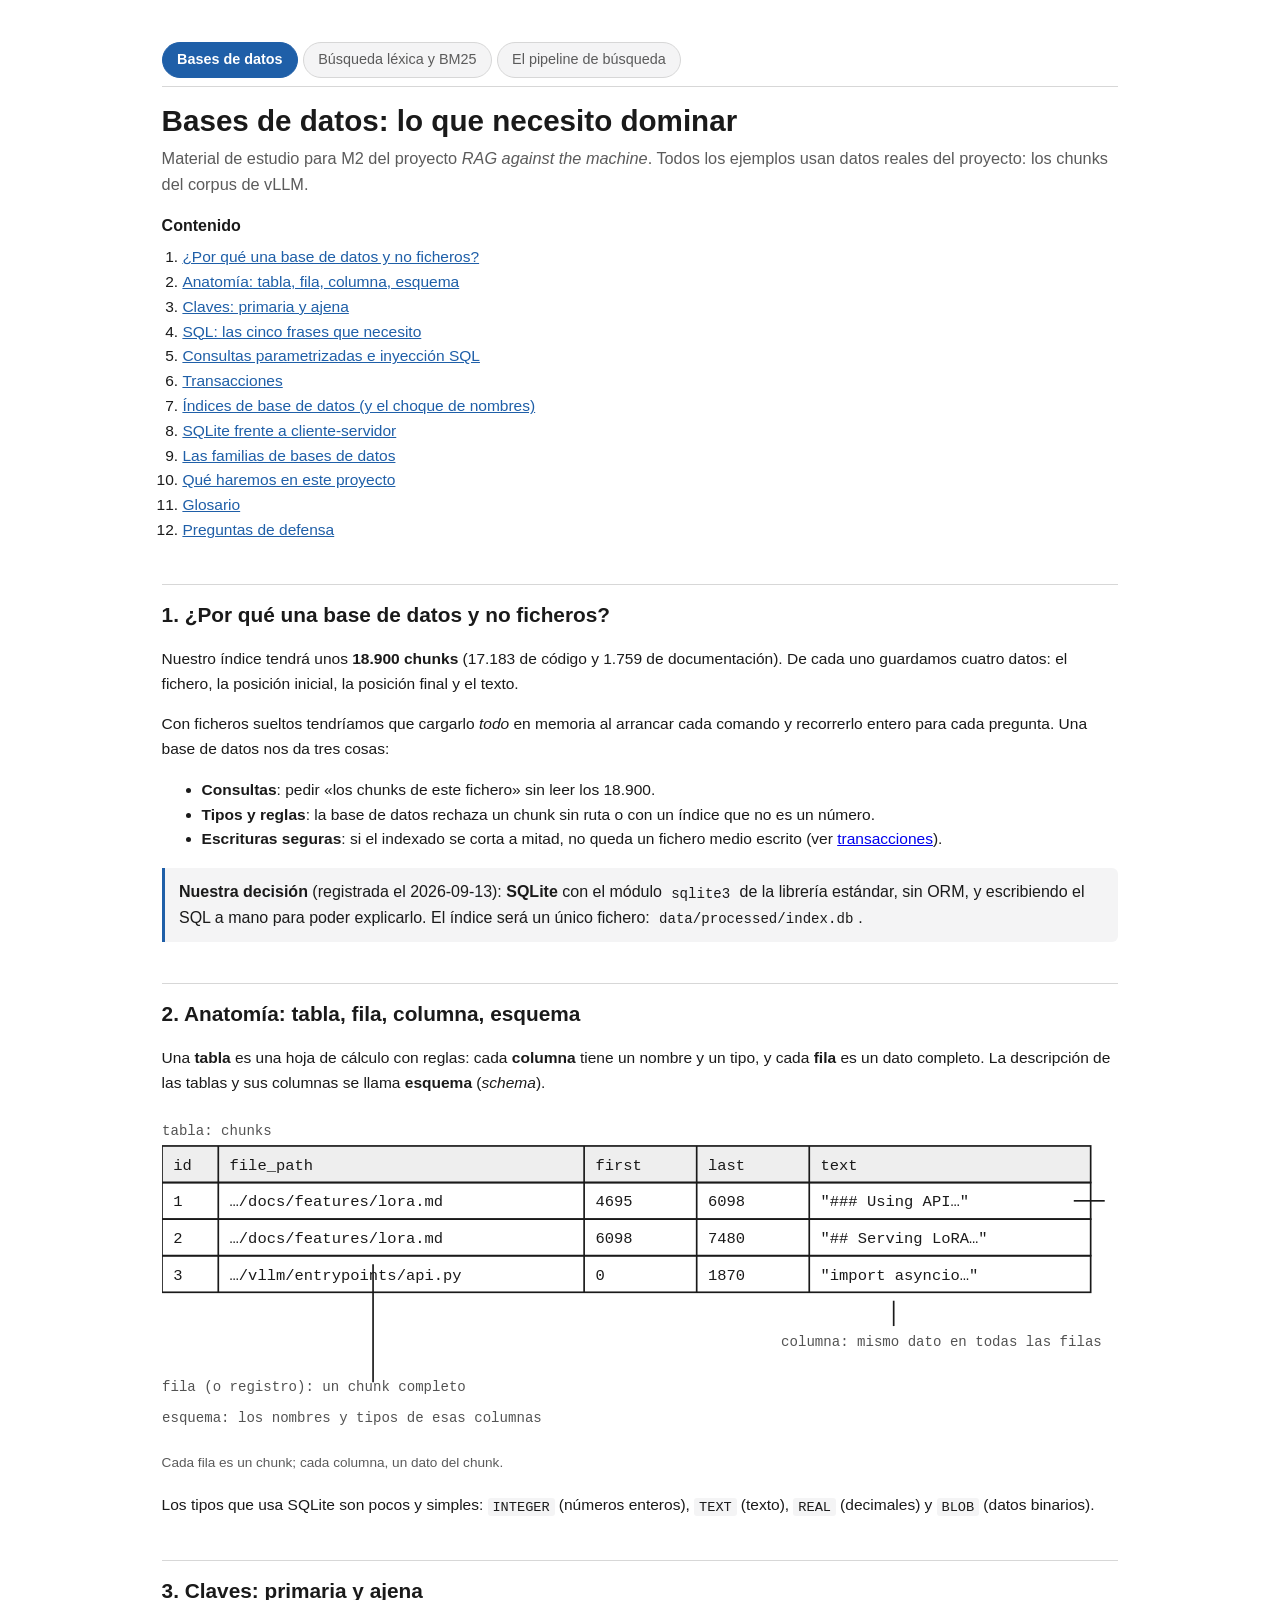
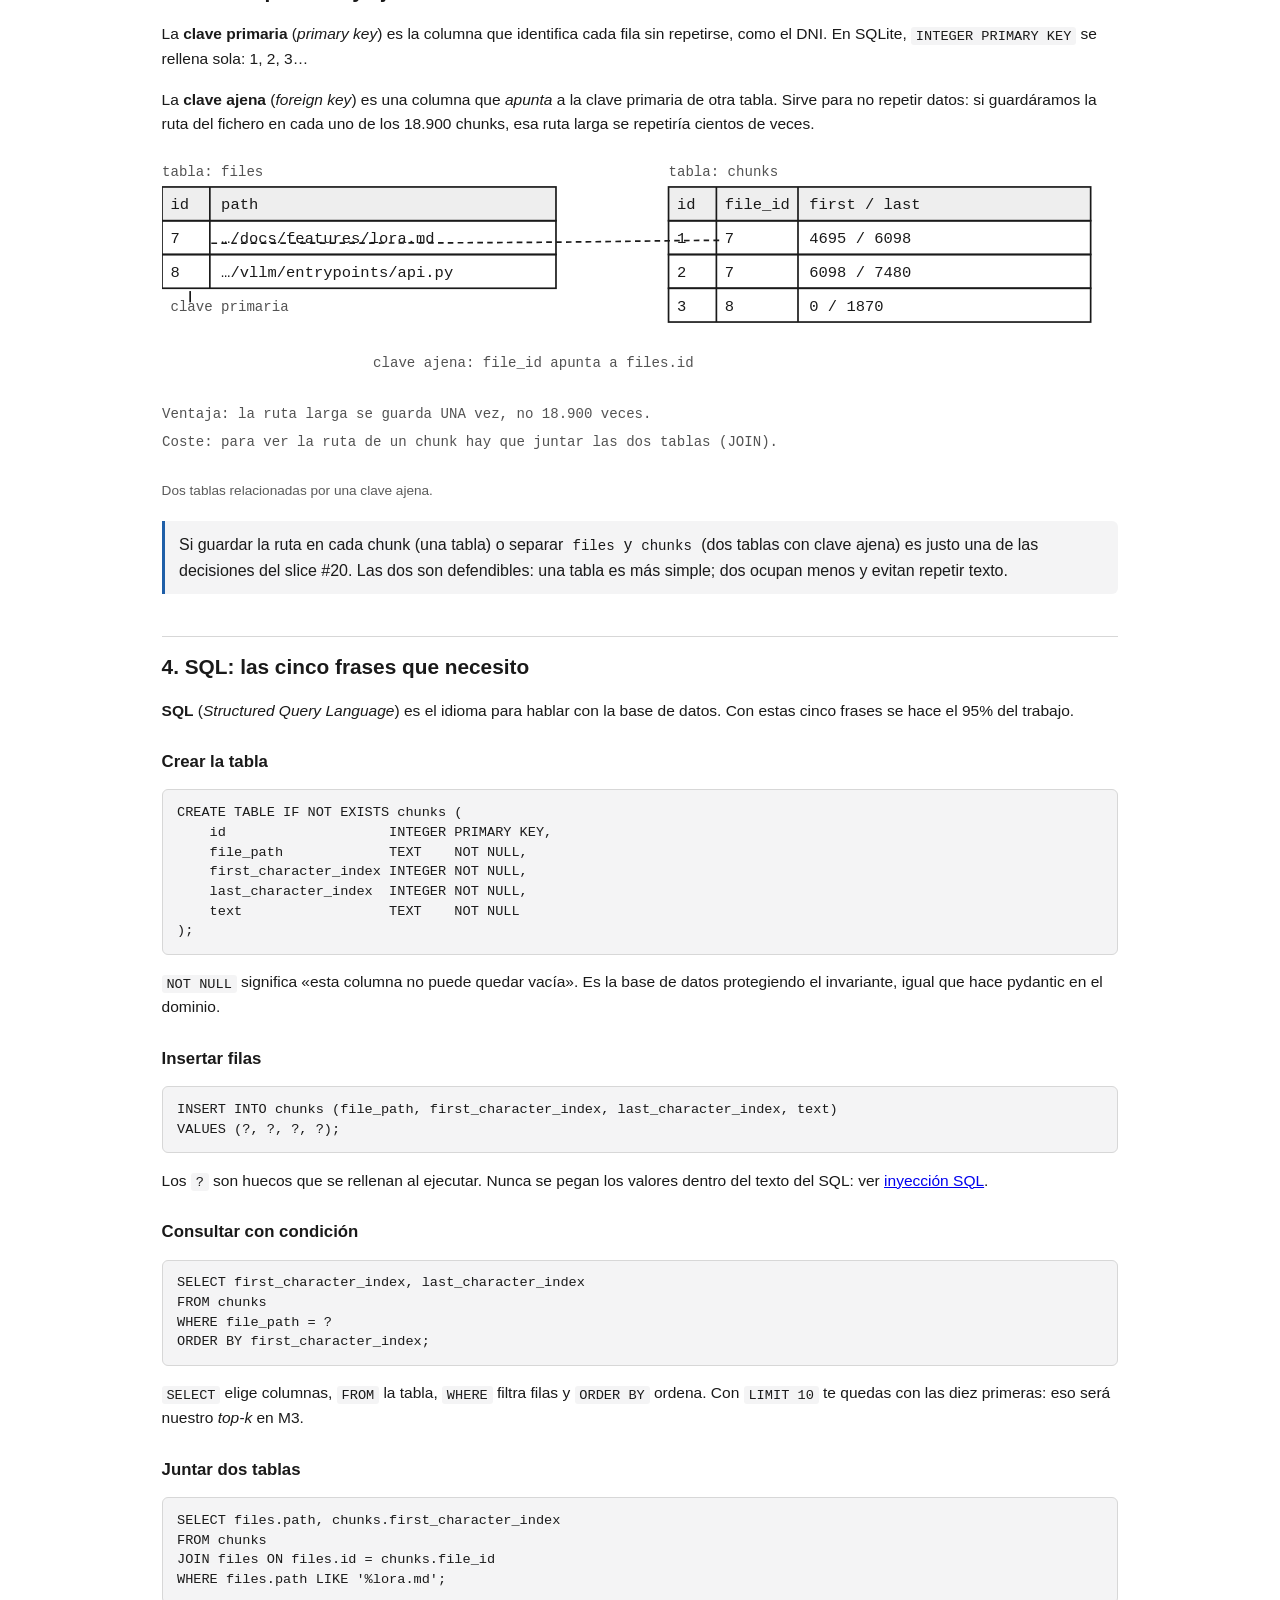
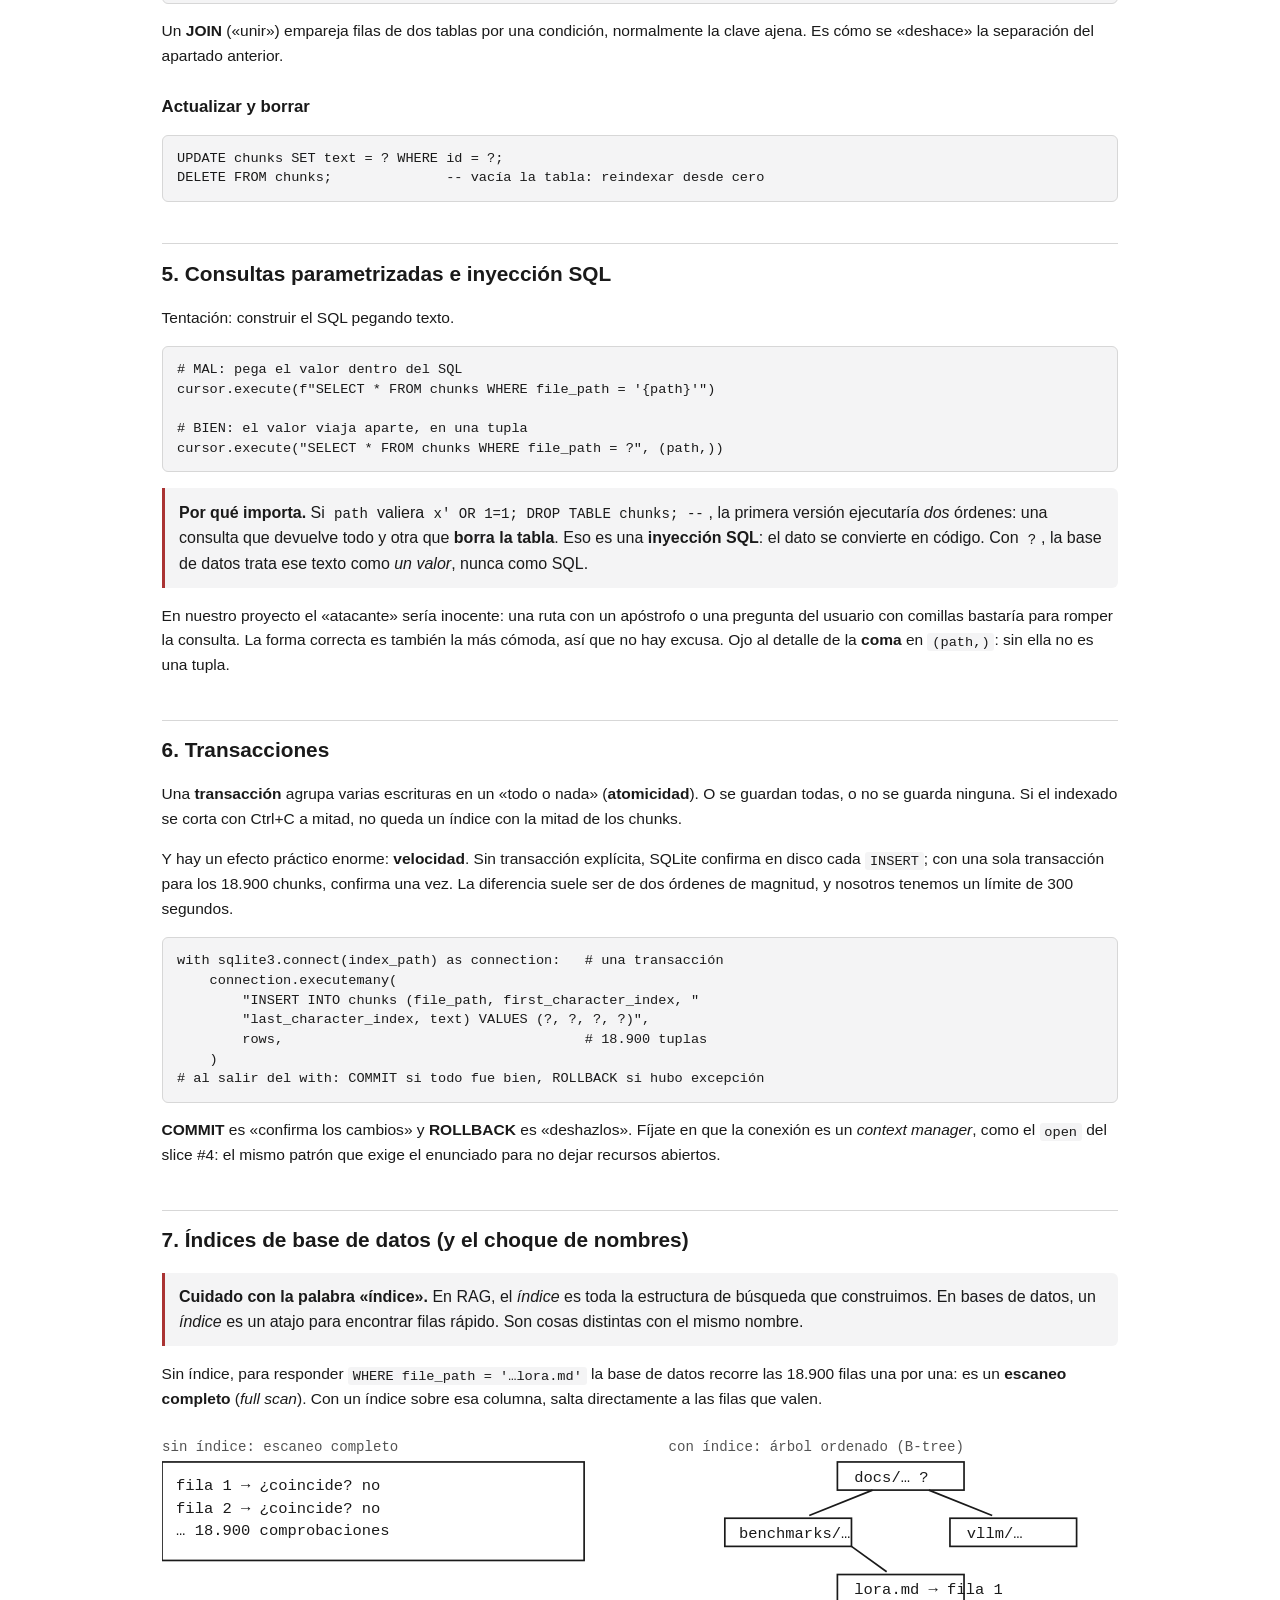
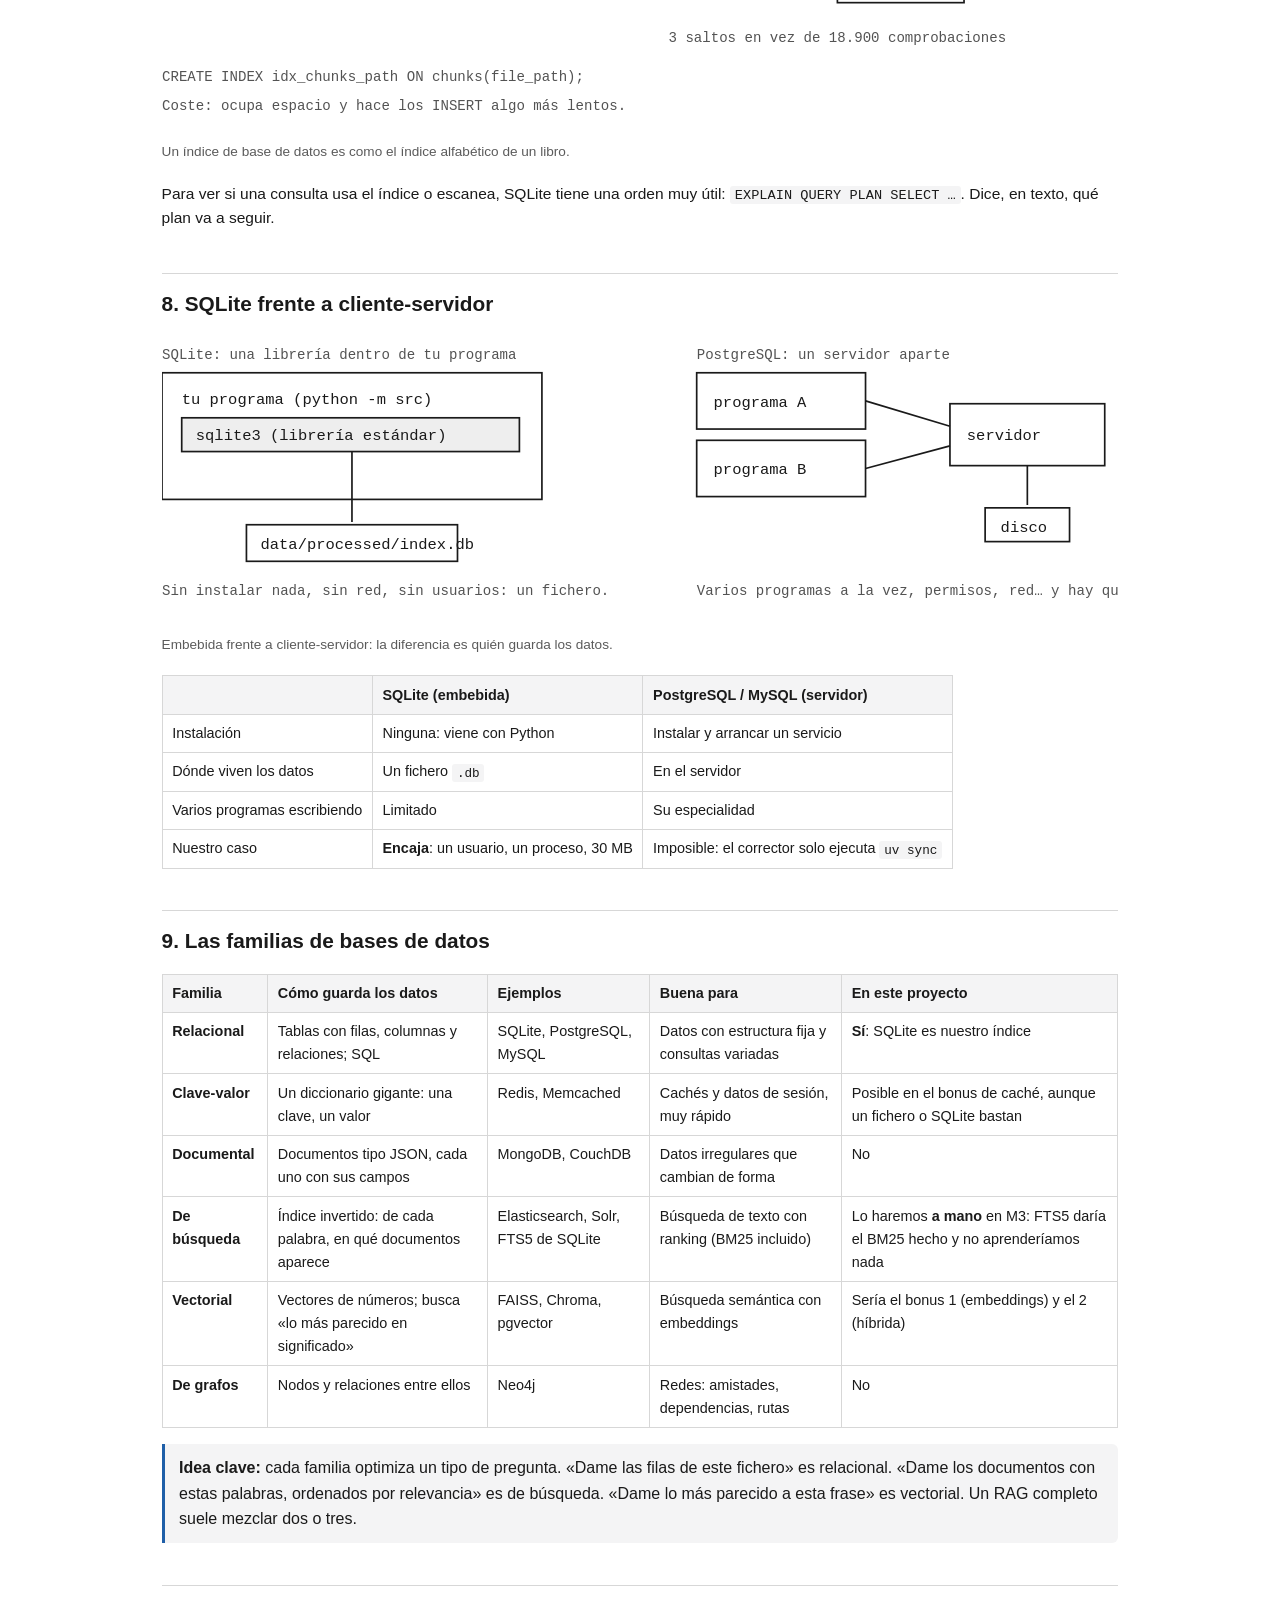
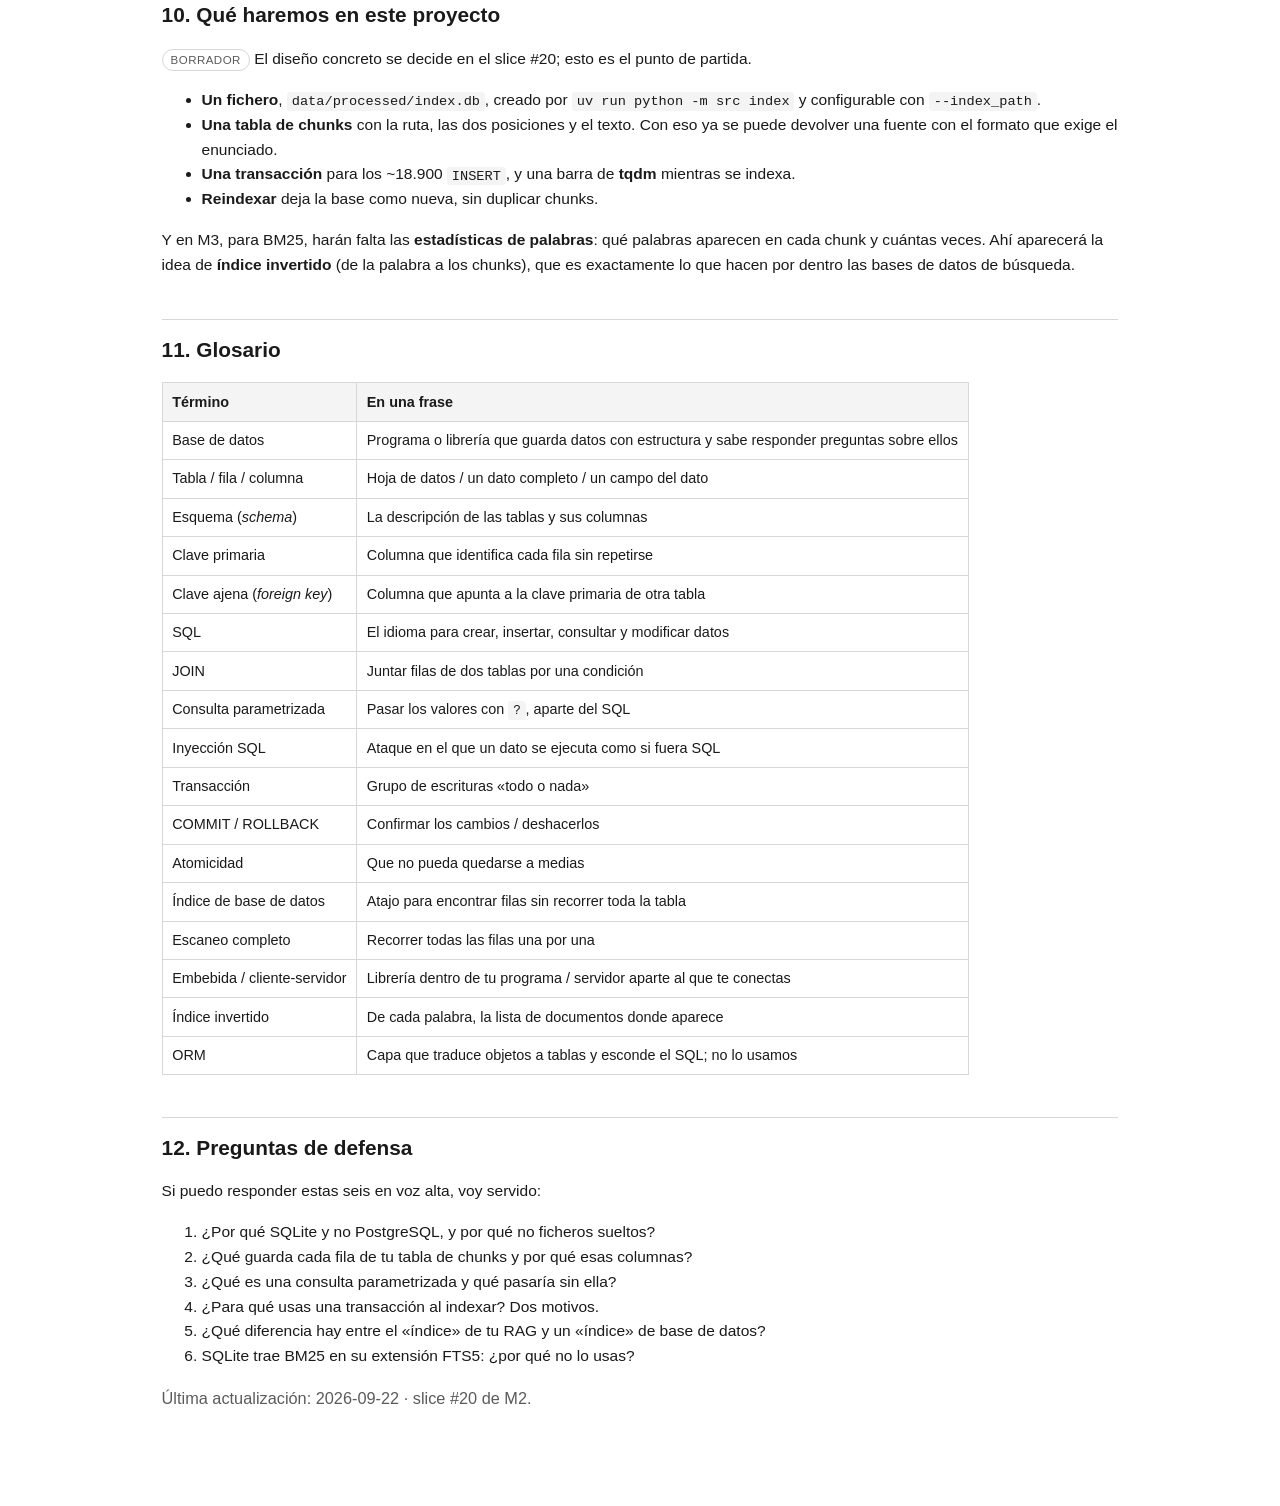
==== docs/conceptos/index.html @ 65c4972d "docs(arch): describe the hexagonal layout" ====
<!DOCTYPE html>
<html lang="es">
<head>
<meta charset="utf-8">
<meta name="viewport" content="width=device-width, initial-scale=1">
<title>Conceptos del proyecto RAG</title>
<style>
:root {
    --bg: #ffffff; --fg: #1a1a1a; --muted: #5b5b5b; --line: #d7d7d7;
    --soft: #f4f4f5; --accent: #1f5fa8; --warn: #a33; --ok: #1d7a4a;
  }
  @media (prefers-color-scheme: dark) {
    :root {
      --bg: #14161a; --fg: #e7e7e7; --muted: #a2a2a2; --line: #333842;
      --soft: #1c1f25; --accent: #7fb0ea; --warn: #e88; --ok: #6fd39b;
    }
  }
  * { box-sizing: border-box; }
  body {
    margin: 0 auto; max-width: 62rem; padding: 2rem 1.1rem 5rem;
    background: var(--bg); color: var(--fg); line-height: 1.6;
    font-family: -apple-system, "Segoe UI", Roboto, Helvetica, Arial, sans-serif;
  }
  h1 { font-size: 1.85rem; line-height: 1.25; margin: 0 0 .3rem; }
  h2 {
    font-size: 1.3rem; margin: 2.6rem 0 .8rem; padding-top: .8rem;
    border-top: 1px solid var(--line);
  }
  h3 { font-size: 1.05rem; margin: 1.6rem 0 .5rem; }
  p, li { font-size: .97rem; }
  code, pre { font-family: ui-monospace, "SF Mono", Menlo, Consolas, monospace; }
  code { background: var(--soft); padding: .1rem .3rem; border-radius: 3px; font-size: .88em; }
  pre {
    background: var(--soft); border: 1px solid var(--line); border-radius: 6px;
    padding: .8rem .9rem; overflow-x: auto; font-size: .85rem; line-height: 1.45;
  }
  pre code { background: none; padding: 0; font-size: 1em; }
  table { border-collapse: collapse; width: 100%; margin: 1rem 0; font-size: .9rem; display: block; overflow-x: auto; }
  th, td { border: 1px solid var(--line); padding: .45rem .6rem; text-align: left; vertical-align: top; }
  th { background: var(--soft); }
  td.num, th.num { text-align: right; font-family: ui-monospace, Menlo, Consolas, monospace; }
  .lead { color: var(--muted); font-size: 1.02rem; margin-top: 0; }
  .note, .warn, .ok {
    border-left: 3px solid var(--accent); background: var(--soft);
    padding: .7rem .9rem; border-radius: 0 6px 6px 0; margin: 1rem 0;
  }
  .warn { border-left-color: var(--warn); }
  .ok { border-left-color: var(--ok); }
  .fig { margin: 1.2rem 0; }
  .fig svg { width: 100%; height: auto; }
  .fig figcaption { color: var(--muted); font-size: .85rem; margin-top: .4rem; }
  nav ol { margin: .4rem 0 0; padding-left: 1.3rem; }
  nav a { color: var(--accent); }
  .tag {
    display: inline-block; font-size: .72rem; letter-spacing: .04em;
    text-transform: uppercase; color: var(--muted); border: 1px solid var(--line);
    border-radius: 999px; padding: .05rem .5rem; vertical-align: middle;
  }
  .formula {
    background: var(--soft); border: 1px solid var(--line); border-radius: 6px;
    padding: .9rem 1rem; margin: 1rem 0; overflow-x: auto;
    font-family: ui-monospace, Menlo, Consolas, monospace; font-size: .9rem;
  }
  svg text { fill: currentColor; font-family: ui-monospace, Menlo, Consolas, monospace; font-size: 11px; }
  svg .box { fill: none; stroke: currentColor; stroke-width: 1.2; }
  svg .soft { fill: currentColor; opacity: .07; stroke: none; }
  svg .lbl { font-size: 10px; opacity: .75; }
  svg .arrow { stroke: currentColor; stroke-width: 1.2; fill: none; }
  svg .dash { stroke: currentColor; stroke-width: 1; fill: none; stroke-dasharray: 4 3; opacity: .55; }
  svg .thick { stroke: currentColor; stroke-width: 2; fill: none; }

  /* --- pestañas --- */
  .tabs {
    position: sticky; top: 0; z-index: 10; display: flex; flex-wrap: wrap;
    gap: .3rem; padding: .6rem 0 .5rem; margin: 0 0 .5rem;
    background: var(--bg); border-bottom: 1px solid var(--line);
  }
  .tabs button {
    font: inherit; font-size: .9rem; cursor: pointer; color: var(--muted);
    background: var(--soft); border: 1px solid var(--line);
    border-radius: 999px; padding: .35rem .9rem;
  }
  .tabs button:hover { color: var(--fg); }
  .tabs button[aria-selected="true"] {
    color: var(--bg); background: var(--accent); border-color: var(--accent);
    font-weight: 600;
  }
  .panel[hidden] { display: none; }
  .panel > h1 { margin-top: 1rem; }
  @media (max-width: 30rem) { .tabs button { font-size: .82rem; padding: .3rem .7rem; } }

</style>
</head>
<body>

<div class="tabs" role="tablist" aria-label="Conceptos">
  <button role="tab" id="tab-db" aria-controls="panel-db" aria-selected="false"
          onclick="showTab('db')">Bases de datos</button>
  <button role="tab" id="tab-lex" aria-controls="panel-lex" aria-selected="false"
          onclick="showTab('lex')">Búsqueda léxica y BM25</button>
  <button role="tab" id="tab-pipe" aria-controls="panel-pipe" aria-selected="false"
          onclick="showTab('pipe')">El pipeline de búsqueda</button>
</div>

<div class="panel" id="panel-db" role="tabpanel" aria-labelledby="tab-db" hidden>
<h1>Bases de datos: lo que necesito dominar</h1>
<p class="lead">Material de estudio para M2 del proyecto <em>RAG against the machine</em>.
Todos los ejemplos usan datos reales del proyecto: los chunks del corpus de vLLM.</p>

<nav>
  <strong>Contenido</strong>
  <ol>
    <li><a href="#db-por-que">¿Por qué una base de datos y no ficheros?</a></li>
    <li><a href="#db-anatomia">Anatomía: tabla, fila, columna, esquema</a></li>
    <li><a href="#db-claves">Claves: primaria y ajena</a></li>
    <li><a href="#db-sql">SQL: las cinco frases que necesito</a></li>
    <li><a href="#db-parametrizadas">Consultas parametrizadas e inyección SQL</a></li>
    <li><a href="#db-transacciones">Transacciones</a></li>
    <li><a href="#db-indices">Índices de base de datos (y el choque de nombres)</a></li>
    <li><a href="#db-sqlite">SQLite frente a cliente-servidor</a></li>
    <li><a href="#db-familias">Las familias de bases de datos</a></li>
    <li><a href="#db-nuestro-caso">Qué haremos en este proyecto</a></li>
    <li><a href="#db-glosario">Glosario</a></li>
    <li><a href="#db-defensa">Preguntas de defensa</a></li>
  </ol>
</nav>

<h2 id="db-por-que">1. ¿Por qué una base de datos y no ficheros?</h2>

<p>Nuestro índice tendrá unos <strong>18.900 chunks</strong> (17.183 de código y 1.759 de
documentación). De cada uno guardamos cuatro datos: el fichero, la posición inicial, la
posición final y el texto.</p>

<p>Con ficheros sueltos tendríamos que cargarlo <em>todo</em> en memoria al arrancar cada
comando y recorrerlo entero para cada pregunta. Una base de datos nos da tres cosas:</p>

<ul>
  <li><strong>Consultas</strong>: pedir «los chunks de este fichero» sin leer los 18.900.</li>
  <li><strong>Tipos y reglas</strong>: la base de datos rechaza un chunk sin ruta o con un
      índice que no es un número.</li>
  <li><strong>Escrituras seguras</strong>: si el indexado se corta a mitad, no queda un
      fichero medio escrito (ver <a href="#db-transacciones">transacciones</a>).</li>
</ul>

<div class="note">
<strong>Nuestra decisión</strong> (registrada el 2026-09-13): <strong>SQLite</strong> con el módulo
<code>sqlite3</code> de la librería estándar, sin ORM, y escribiendo el SQL a mano para poder
explicarlo. El índice será un único fichero: <code>data/processed/index.db</code>.
</div>

<h2 id="db-anatomia">2. Anatomía: tabla, fila, columna, esquema</h2>

<p>Una <strong>tabla</strong> es una hoja de cálculo con reglas: cada <strong>columna</strong> tiene un
nombre y un tipo, y cada <strong>fila</strong> es un dato completo. La descripción de las tablas y
sus columnas se llama <strong>esquema</strong> (<em>schema</em>).</p>

<figure class="fig">
<svg viewBox="0 0 680 230" role="img" aria-label="Diagrama de una tabla con columnas y filas">
  <text x="0" y="14" class="lbl">tabla: chunks</text>
  <rect class="soft" x="0" y="22" width="660" height="26"></rect>
  <rect class="box" x="0" y="22" width="660" height="26"></rect>
  <rect class="box" x="0" y="48" width="660" height="26"></rect>
  <rect class="box" x="0" y="74" width="660" height="26"></rect>
  <rect class="box" x="0" y="100" width="660" height="26"></rect>
  <line class="box" x1="40" y1="22" x2="40" y2="126"></line>
  <line class="box" x1="300" y1="22" x2="300" y2="126"></line>
  <line class="box" x1="380" y1="22" x2="380" y2="126"></line>
  <line class="box" x1="460" y1="22" x2="460" y2="126"></line>
  <text x="8" y="39">id</text>
  <text x="48" y="39">file_path</text>
  <text x="308" y="39">first</text>
  <text x="388" y="39">last</text>
  <text x="468" y="39">text</text>
  <text x="8" y="65">1</text>
  <text x="48" y="65">…/docs/features/lora.md</text>
  <text x="308" y="65">4695</text>
  <text x="388" y="65">6098</text>
  <text x="468" y="65">"### Using API…"</text>
  <text x="8" y="91">2</text>
  <text x="48" y="91">…/docs/features/lora.md</text>
  <text x="308" y="91">6098</text>
  <text x="388" y="91">7480</text>
  <text x="468" y="91">"## Serving LoRA…"</text>
  <text x="8" y="117">3</text>
  <text x="48" y="117">…/vllm/entrypoints/api.py</text>
  <text x="308" y="117">0</text>
  <text x="388" y="117">1870</text>
  <text x="468" y="117">"import asyncio…"</text>
  <path class="arrow" d="M 520 150 L 520 132"></path>
  <text x="440" y="164" class="lbl">columna: mismo dato en todas las filas</text>
  <path class="arrow" d="M 690 61 L 668 61" transform="translate(-20,0)"></path>
  <text x="0" y="196" class="lbl">fila (o registro): un chunk completo</text>
  <path class="arrow" d="M 150 190 L 150 106"></path>
  <text x="0" y="218" class="lbl">esquema: los nombres y tipos de esas columnas</text>
</svg>
<figcaption>Cada fila es un chunk; cada columna, un dato del chunk.</figcaption>
</figure>

<p>Los tipos que usa SQLite son pocos y simples: <code>INTEGER</code> (números enteros),
<code>TEXT</code> (texto), <code>REAL</code> (decimales) y <code>BLOB</code> (datos binarios).</p>

<h2 id="db-claves">3. Claves: primaria y ajena</h2>

<p>La <strong>clave primaria</strong> (<em>primary key</em>) es la columna que identifica cada fila sin
repetirse, como el DNI. En SQLite, <code>INTEGER PRIMARY KEY</code> se rellena sola: 1, 2, 3…</p>

<p>La <strong>clave ajena</strong> (<em>foreign key</em>) es una columna que <em>apunta</em> a la clave primaria
de otra tabla. Sirve para no repetir datos: si guardáramos la ruta del fichero en cada uno de
los 18.900 chunks, esa ruta larga se repetiría cientos de veces.</p>

<figure class="fig">
<svg viewBox="0 0 680 220" role="img" aria-label="Relación entre la tabla files y la tabla chunks">
  <text x="0" y="14" class="lbl">tabla: files</text>
  <rect class="soft" x="0" y="22" width="280" height="24"></rect>
  <rect class="box" x="0" y="22" width="280" height="24"></rect>
  <rect class="box" x="0" y="46" width="280" height="24"></rect>
  <rect class="box" x="0" y="70" width="280" height="24"></rect>
  <line class="box" x1="34" y1="22" x2="34" y2="94"></line>
  <text x="6" y="38">id</text><text x="42" y="38">path</text>
  <text x="6" y="62">7</text><text x="42" y="62">…/docs/features/lora.md</text>
  <text x="6" y="86">8</text><text x="42" y="86">…/vllm/entrypoints/api.py</text>
  <text x="6" y="110" class="lbl">clave primaria</text>
  <path class="arrow" d="M 20 104 L 20 96"></path>

  <text x="360" y="14" class="lbl">tabla: chunks</text>
  <rect class="soft" x="360" y="22" width="300" height="24"></rect>
  <rect class="box" x="360" y="22" width="300" height="24"></rect>
  <rect class="box" x="360" y="46" width="300" height="24"></rect>
  <rect class="box" x="360" y="70" width="300" height="24"></rect>
  <rect class="box" x="360" y="94" width="300" height="24"></rect>
  <line class="box" x1="394" y1="22" x2="394" y2="118"></line>
  <line class="box" x1="452" y1="22" x2="452" y2="118"></line>
  <text x="366" y="38">id</text><text x="400" y="38">file_id</text><text x="460" y="38">first / last</text>
  <text x="366" y="62">1</text><text x="400" y="62">7</text><text x="460" y="62">4695 / 6098</text>
  <text x="366" y="86">2</text><text x="400" y="86">7</text><text x="460" y="86">6098 / 7480</text>
  <text x="366" y="110">3</text><text x="400" y="110">8</text><text x="460" y="110">0 / 1870</text>

  <path class="arrow" d="M 396 60 C 330 60, 330 62, 34 62" stroke-dasharray="4 3"></path>
  <text x="150" y="150" class="lbl">clave ajena: file_id apunta a files.id</text>
  <text x="0" y="186" class="lbl">Ventaja: la ruta larga se guarda UNA vez, no 18.900 veces.</text>
  <text x="0" y="206" class="lbl">Coste: para ver la ruta de un chunk hay que juntar las dos tablas (JOIN).</text>
</svg>
<figcaption>Dos tablas relacionadas por una clave ajena.</figcaption>
</figure>

<div class="note">
Si guardar la ruta en cada chunk (una tabla) o separar <code>files</code> y <code>chunks</code>
(dos tablas con clave ajena) es justo una de las decisiones del slice #20. Las dos son
defendibles: una tabla es más simple; dos ocupan menos y evitan repetir texto.
</div>

<h2 id="db-sql">4. SQL: las cinco frases que necesito</h2>

<p><strong>SQL</strong> (<em>Structured Query Language</em>) es el idioma para hablar con la base de datos.
Con estas cinco frases se hace el 95% del trabajo.</p>

<h3>Crear la tabla</h3>
<pre><code>CREATE TABLE IF NOT EXISTS chunks (
    id                    INTEGER PRIMARY KEY,
    file_path             TEXT    NOT NULL,
    first_character_index INTEGER NOT NULL,
    last_character_index  INTEGER NOT NULL,
    text                  TEXT    NOT NULL
);</code></pre>
<p><code>NOT NULL</code> significa «esta columna no puede quedar vacía». Es la base de datos
protegiendo el invariante, igual que hace pydantic en el dominio.</p>

<h3>Insertar filas</h3>
<pre><code>INSERT INTO chunks (file_path, first_character_index, last_character_index, text)
VALUES (?, ?, ?, ?);</code></pre>
<p>Los <code>?</code> son huecos que se rellenan al ejecutar. Nunca se pegan los valores dentro
del texto del SQL: ver <a href="#db-parametrizadas">inyección SQL</a>.</p>

<h3>Consultar con condición</h3>
<pre><code>SELECT first_character_index, last_character_index
FROM chunks
WHERE file_path = ?
ORDER BY first_character_index;</code></pre>
<p><code>SELECT</code> elige columnas, <code>FROM</code> la tabla, <code>WHERE</code> filtra filas y
<code>ORDER BY</code> ordena. Con <code>LIMIT 10</code> te quedas con las diez primeras: eso será
nuestro <em>top-k</em> en M3.</p>

<h3>Juntar dos tablas</h3>
<pre><code>SELECT files.path, chunks.first_character_index
FROM chunks
JOIN files ON files.id = chunks.file_id
WHERE files.path LIKE '%lora.md';</code></pre>
<p>Un <strong>JOIN</strong> («unir») empareja filas de dos tablas por una condición, normalmente la
clave ajena. Es cómo se «deshace» la separación del apartado anterior.</p>

<h3>Actualizar y borrar</h3>
<pre><code>UPDATE chunks SET text = ? WHERE id = ?;
DELETE FROM chunks;              -- vacía la tabla: reindexar desde cero</code></pre>

<h2 id="db-parametrizadas">5. Consultas parametrizadas e inyección SQL</h2>

<p>Tentación: construir el SQL pegando texto.</p>

<pre><code># MAL: pega el valor dentro del SQL
cursor.execute(f"SELECT * FROM chunks WHERE file_path = '{path}'")

# BIEN: el valor viaja aparte, en una tupla
cursor.execute("SELECT * FROM chunks WHERE file_path = ?", (path,))</code></pre>

<div class="warn">
<strong>Por qué importa.</strong> Si <code>path</code> valiera <code>x' OR 1=1; DROP TABLE chunks; --</code>,
la primera versión ejecutaría <em>dos</em> órdenes: una consulta que devuelve todo y otra que
<strong>borra la tabla</strong>. Eso es una <strong>inyección SQL</strong>: el dato se convierte en código.
Con <code>?</code>, la base de datos trata ese texto como <em>un valor</em>, nunca como SQL.
</div>

<p>En nuestro proyecto el «atacante» sería inocente: una ruta con un apóstrofo o una pregunta
del usuario con comillas bastaría para romper la consulta. La forma correcta es también la
más cómoda, así que no hay excusa. Ojo al detalle de la <strong>coma</strong> en <code>(path,)</code>:
sin ella no es una tupla.</p>

<h2 id="db-transacciones">6. Transacciones</h2>

<p>Una <strong>transacción</strong> agrupa varias escrituras en un «todo o nada»
(<strong>atomicidad</strong>). O se guardan todas, o no se guarda ninguna. Si el indexado se corta con
Ctrl+C a mitad, no queda un índice con la mitad de los chunks.</p>

<p>Y hay un efecto práctico enorme: <strong>velocidad</strong>. Sin transacción explícita, SQLite
confirma en disco cada <code>INSERT</code>; con una sola transacción para los 18.900 chunks,
confirma una vez. La diferencia suele ser de dos órdenes de magnitud, y nosotros tenemos un
límite de 300 segundos.</p>

<pre><code>with sqlite3.connect(index_path) as connection:   # una transacción
    connection.executemany(
        "INSERT INTO chunks (file_path, first_character_index, "
        "last_character_index, text) VALUES (?, ?, ?, ?)",
        rows,                                     # 18.900 tuplas
    )
# al salir del with: COMMIT si todo fue bien, ROLLBACK si hubo excepción</code></pre>

<p><strong>COMMIT</strong> es «confirma los cambios» y <strong>ROLLBACK</strong> es «deshazlos». Fíjate en que
la conexión es un <em>context manager</em>, como el <code>open</code> del slice #4: el mismo patrón
que exige el enunciado para no dejar recursos abiertos.</p>

<h2 id="db-indices">7. Índices de base de datos (y el choque de nombres)</h2>

<div class="warn">
<strong>Cuidado con la palabra «índice».</strong> En RAG, el <em>índice</em> es toda la estructura de
búsqueda que construimos. En bases de datos, un <em>índice</em> es un atajo para encontrar filas
rápido. Son cosas distintas con el mismo nombre.
</div>

<p>Sin índice, para responder <code>WHERE file_path = '…lora.md'</code> la base de datos recorre
las 18.900 filas una por una: es un <strong>escaneo completo</strong> (<em>full scan</em>). Con un índice
sobre esa columna, salta directamente a las filas que valen.</p>

<figure class="fig">
<svg viewBox="0 0 680 210" role="img" aria-label="Escaneo completo frente a búsqueda por índice">
  <text x="0" y="14" class="lbl">sin índice: escaneo completo</text>
  <rect class="box" x="0" y="22" width="300" height="70"></rect>
  <text x="10" y="42">fila 1 → ¿coincide? no</text>
  <text x="10" y="58">fila 2 → ¿coincide? no</text>
  <text x="10" y="74">… 18.900 comprobaciones</text>

  <text x="360" y="14" class="lbl">con índice: árbol ordenado (B-tree)</text>
  <rect class="box" x="480" y="22" width="90" height="20"></rect>
  <text x="492" y="36">docs/… ?</text>
  <rect class="box" x="400" y="62" width="90" height="20"></rect>
  <text x="410" y="76">benchmarks/…</text>
  <rect class="box" x="560" y="62" width="90" height="20"></rect>
  <text x="572" y="76">vllm/…</text>
  <rect class="box" x="480" y="102" width="90" height="20"></rect>
  <text x="492" y="116">lora.md → fila 1</text>
  <path class="arrow" d="M 505 42 L 460 60"></path>
  <path class="arrow" d="M 545 42 L 590 60"></path>
  <path class="arrow" d="M 490 82 L 515 100"></path>
  <text x="360" y="150" class="lbl">3 saltos en vez de 18.900 comprobaciones</text>

  <text x="0" y="178" class="lbl">CREATE INDEX idx_chunks_path ON chunks(file_path);</text>
  <text x="0" y="198" class="lbl">Coste: ocupa espacio y hace los INSERT algo más lentos.</text>
</svg>
<figcaption>Un índice de base de datos es como el índice alfabético de un libro.</figcaption>
</figure>

<p>Para ver si una consulta usa el índice o escanea, SQLite tiene una orden muy útil:
<code>EXPLAIN QUERY PLAN SELECT …</code>. Dice, en texto, qué plan va a seguir.</p>

<h2 id="db-sqlite">8. SQLite frente a cliente-servidor</h2>

<figure class="fig">
<svg viewBox="0 0 680 200" role="img" aria-label="SQLite embebida frente a base de datos con servidor">
  <text x="0" y="14" class="lbl">SQLite: una librería dentro de tu programa</text>
  <rect class="box" x="0" y="24" width="270" height="90"></rect>
  <text x="14" y="46">tu programa (python -m src)</text>
  <rect class="soft" x="14" y="56" width="240" height="24"></rect>
  <rect class="box" x="14" y="56" width="240" height="24"></rect>
  <text x="24" y="72">sqlite3 (librería estándar)</text>
  <path class="arrow" d="M 135 80 L 135 130"></path>
  <rect class="box" x="60" y="132" width="150" height="26"></rect>
  <text x="70" y="149">data/processed/index.db</text>
  <text x="0" y="182" class="lbl">Sin instalar nada, sin red, sin usuarios: un fichero.</text>

  <text x="380" y="14" class="lbl">PostgreSQL: un servidor aparte</text>
  <rect class="box" x="380" y="24" width="120" height="40"></rect>
  <text x="392" y="48">programa A</text>
  <rect class="box" x="380" y="72" width="120" height="40"></rect>
  <text x="392" y="96">programa B</text>
  <rect class="box" x="560" y="46" width="110" height="44"></rect>
  <text x="572" y="72">servidor</text>
  <path class="arrow" d="M 500 44 L 560 62"></path>
  <path class="arrow" d="M 500 92 L 560 76"></path>
  <rect class="box" x="585" y="120" width="60" height="24"></rect>
  <text x="596" y="137">disco</text>
  <path class="arrow" d="M 615 90 L 615 118"></path>
  <text x="380" y="182" class="lbl">Varios programas a la vez, permisos, red… y hay que instalarlo.</text>
</svg>
<figcaption>Embebida frente a cliente-servidor: la diferencia es quién guarda los datos.</figcaption>
</figure>

<table>
<tr><th></th><th>SQLite (embebida)</th><th>PostgreSQL / MySQL (servidor)</th></tr>
<tr><td>Instalación</td><td>Ninguna: viene con Python</td><td>Instalar y arrancar un servicio</td></tr>
<tr><td>Dónde viven los datos</td><td>Un fichero <code>.db</code></td><td>En el servidor</td></tr>
<tr><td>Varios programas escribiendo</td><td>Limitado</td><td>Su especialidad</td></tr>
<tr><td>Nuestro caso</td><td><strong>Encaja</strong>: un usuario, un proceso, 30 MB</td><td>Imposible: el corrector solo ejecuta <code>uv sync</code></td></tr>
</table>

<h2 id="db-familias">9. Las familias de bases de datos</h2>

<table>
<tr><th>Familia</th><th>Cómo guarda los datos</th><th>Ejemplos</th><th>Buena para</th><th>En este proyecto</th></tr>
<tr>
  <td><strong>Relacional</strong></td><td>Tablas con filas, columnas y relaciones; SQL</td>
  <td>SQLite, PostgreSQL, MySQL</td><td>Datos con estructura fija y consultas variadas</td>
  <td><strong>Sí</strong>: SQLite es nuestro índice</td>
</tr>
<tr>
  <td><strong>Clave-valor</strong></td><td>Un diccionario gigante: una clave, un valor</td>
  <td>Redis, Memcached</td><td>Cachés y datos de sesión, muy rápido</td>
  <td>Posible en el bonus de caché, aunque un fichero o SQLite bastan</td>
</tr>
<tr>
  <td><strong>Documental</strong></td><td>Documentos tipo JSON, cada uno con sus campos</td>
  <td>MongoDB, CouchDB</td><td>Datos irregulares que cambian de forma</td><td>No</td>
</tr>
<tr>
  <td><strong>De búsqueda</strong></td><td>Índice invertido: de cada palabra, en qué documentos aparece</td>
  <td>Elasticsearch, Solr, FTS5 de SQLite</td><td>Búsqueda de texto con ranking (BM25 incluido)</td>
  <td>Lo haremos <strong>a mano</strong> en M3: FTS5 daría el BM25 hecho y no aprenderíamos nada</td>
</tr>
<tr>
  <td><strong>Vectorial</strong></td><td>Vectores de números; busca «lo más parecido en significado»</td>
  <td>FAISS, Chroma, pgvector</td><td>Búsqueda semántica con embeddings</td>
  <td>Sería el bonus 1 (embeddings) y el 2 (híbrida)</td>
</tr>
<tr>
  <td><strong>De grafos</strong></td><td>Nodos y relaciones entre ellos</td>
  <td>Neo4j</td><td>Redes: amistades, dependencias, rutas</td><td>No</td>
</tr>
</table>

<div class="note">
<strong>Idea clave:</strong> cada familia optimiza un tipo de pregunta. «Dame las filas de este
fichero» es relacional. «Dame los documentos con estas palabras, ordenados por relevancia»
es de búsqueda. «Dame lo más parecido a esta frase» es vectorial. Un RAG completo suele
mezclar dos o tres.
</div>

<h2 id="db-nuestro-caso">10. Qué haremos en este proyecto</h2>

<p><span class="tag">borrador</span> El diseño concreto se decide en el slice #20; esto es el
punto de partida.</p>

<ul>
  <li><strong>Un fichero</strong>, <code>data/processed/index.db</code>, creado por
      <code>uv run python -m src index</code> y configurable con <code>--index_path</code>.</li>
  <li><strong>Una tabla de chunks</strong> con la ruta, las dos posiciones y el texto. Con eso ya
      se puede devolver una fuente con el formato que exige el enunciado.</li>
  <li><strong>Una transacción</strong> para los ~18.900 <code>INSERT</code>, y una barra de
      <strong>tqdm</strong> mientras se indexa.</li>
  <li><strong>Reindexar</strong> deja la base como nueva, sin duplicar chunks.</li>
</ul>

<p>Y en M3, para BM25, harán falta las <strong>estadísticas de palabras</strong>: qué palabras
aparecen en cada chunk y cuántas veces. Ahí aparecerá la idea de <strong>índice invertido</strong>
(de la palabra a los chunks), que es exactamente lo que hacen por dentro las bases de datos
de búsqueda.</p>

<h2 id="db-glosario">11. Glosario</h2>

<table>
<tr><th>Término</th><th>En una frase</th></tr>
<tr><td>Base de datos</td><td>Programa o librería que guarda datos con estructura y sabe responder preguntas sobre ellos</td></tr>
<tr><td>Tabla / fila / columna</td><td>Hoja de datos / un dato completo / un campo del dato</td></tr>
<tr><td>Esquema (<em>schema</em>)</td><td>La descripción de las tablas y sus columnas</td></tr>
<tr><td>Clave primaria</td><td>Columna que identifica cada fila sin repetirse</td></tr>
<tr><td>Clave ajena (<em>foreign key</em>)</td><td>Columna que apunta a la clave primaria de otra tabla</td></tr>
<tr><td>SQL</td><td>El idioma para crear, insertar, consultar y modificar datos</td></tr>
<tr><td>JOIN</td><td>Juntar filas de dos tablas por una condición</td></tr>
<tr><td>Consulta parametrizada</td><td>Pasar los valores con <code>?</code>, aparte del SQL</td></tr>
<tr><td>Inyección SQL</td><td>Ataque en el que un dato se ejecuta como si fuera SQL</td></tr>
<tr><td>Transacción</td><td>Grupo de escrituras «todo o nada»</td></tr>
<tr><td>COMMIT / ROLLBACK</td><td>Confirmar los cambios / deshacerlos</td></tr>
<tr><td>Atomicidad</td><td>Que no pueda quedarse a medias</td></tr>
<tr><td>Índice de base de datos</td><td>Atajo para encontrar filas sin recorrer toda la tabla</td></tr>
<tr><td>Escaneo completo</td><td>Recorrer todas las filas una por una</td></tr>
<tr><td>Embebida / cliente-servidor</td><td>Librería dentro de tu programa / servidor aparte al que te conectas</td></tr>
<tr><td>Índice invertido</td><td>De cada palabra, la lista de documentos donde aparece</td></tr>
<tr><td>ORM</td><td>Capa que traduce objetos a tablas y esconde el SQL; no lo usamos</td></tr>
</table>

<h2 id="db-defensa">12. Preguntas de defensa</h2>

<p>Si puedo responder estas seis en voz alta, voy servido:</p>

<ol>
  <li>¿Por qué SQLite y no PostgreSQL, y por qué no ficheros sueltos?</li>
  <li>¿Qué guarda cada fila de tu tabla de chunks y por qué esas columnas?</li>
  <li>¿Qué es una consulta parametrizada y qué pasaría sin ella?</li>
  <li>¿Para qué usas una transacción al indexar? Dos motivos.</li>
  <li>¿Qué diferencia hay entre el «índice» de tu RAG y un «índice» de base de datos?</li>
  <li>SQLite trae BM25 en su extensión FTS5: ¿por qué no lo usas?</li>
</ol>

<p class="lead">Última actualización: 2026-09-22 · slice #20 de M2.</p>
</div>

<div class="panel" id="panel-lex" role="tabpanel" aria-labelledby="tab-lex" hidden>
<h1>Búsqueda léxica, TF-IDF y BM25: lo que necesito dominar</h1>
<p class="lead">Material de estudio para M3 del proyecto <em>RAG against the machine</em>.
Todos los números de esta página están medidos sobre nuestro índice real
(18.942 chunks del corpus de vLLM 0.10.1) y sobre una pregunta real de los
datasets públicos. Ninguno es inventado.</p>

<nav>
  <strong>Contenido</strong>
  <ol>
    <li><a href="#lex-problema">El problema: de una pregunta a cinco fragmentos</a></li>
    <li><a href="#lex-tokenizar">Tokenizar: de texto a palabras comparables</a></li>
    <li><a href="#lex-invertido">El índice invertido</a></li>
    <li><a href="#lex-tf">TF: contar apariciones (y por qué no basta)</a></li>
    <li><a href="#lex-idf">IDF: las palabras raras informan más</a></li>
    <li><a href="#lex-tfidf">TF-IDF: el producto de los dos</a></li>
    <li><a href="#lex-bm25">BM25: dos arreglos sobre TF-IDF</a></li>
    <li><a href="#lex-cuenta">La cuenta completa con datos reales</a></li>
    <li><a href="#lex-mandos">Los dos mandos, en números</a></li>
    <li><a href="#lex-recall">Recall@k e IoU: cómo se nos mide</a></li>
    <li><a href="#lex-proyecto">Qué haremos en este proyecto</a></li>
    <li><a href="#lex-glosario">Glosario</a></li>
    <li><a href="#lex-defensa">Preguntas de defensa</a></li>
  </ol>
</nav>

<h2 id="lex-problema">1. El problema: de una pregunta a cinco fragmentos</h2>

<p>Tenemos 18.942 <strong>chunks</strong> (fragmentos de texto) guardados en
SQLite. Llega una pregunta escrita por una persona:</p>

<pre><code>What HTTP endpoint is used to dynamically load a LoRA adapter in vLLM?</code></pre>

<p>Y la respuesta correcta, según el dataset público, está en un sitio concreto
del corpus:</p>

<pre><code>data/raw/vllm-0.10.1/docs/features/lora.md  [4695:6098]</code></pre>

<p>Nuestro trabajo en M3 es devolver ese fragmento entre los 5 primeros
resultados. Ni más ni menos. El modelo de lenguaje llegará en M5 y solo sabrá
redactar con lo que le demos: si la recuperación falla, la respuesta será mala
por muy bueno que sea el modelo. Por eso M3 es el corazón del proyecto.</p>

<div class="note">
<strong>Búsqueda léxica</strong> (<em>lexical search</em>, de <em>lexis</em>,
«palabra» en griego) significa buscar <strong>por las palabras que aparecen
escritas</strong>, no por el significado. Si la pregunta dice «endpoint» y el
documento dice «endpoint», hay coincidencia. Si la pregunta dice «endpoint» y
el documento dice «URL de la API», la búsqueda léxica <em>no</em> los relaciona:
para eso harían falta <strong>embeddings</strong> (representar el significado
como una lista de números), que son el bonus del proyecto, no lo obligatorio.
</div>

<p>La idea de fondo, y es más simple de lo que parece: <strong>si comparten
palabras, probablemente hablan de lo mismo</strong>. Todo lo demás de esta
página son refinamientos de esa frase.</p>

<figure class="fig">
<svg viewBox="0 0 640 132" role="img" aria-label="Recorrido de una pregunta hasta los cinco resultados">
  <rect class="soft" x="4" y="34" width="110" height="40" rx="5"></rect>
  <rect class="box" x="4" y="34" width="110" height="40" rx="5"></rect>
  <text x="59" y="50" text-anchor="middle">pregunta</text>
  <text x="59" y="65" text-anchor="middle" class="lbl">texto libre</text>

  <path class="arrow" d="M116 54 H 148"></path>
  <path class="arrow" d="M142 50 l6 4 -6 4"></path>

  <rect class="box" x="150" y="34" width="112" height="40" rx="5"></rect>
  <text x="206" y="50" text-anchor="middle">tokenizar</text>
  <text x="206" y="65" text-anchor="middle" class="lbl">7 palabras</text>

  <path class="arrow" d="M264 54 H 296"></path>
  <path class="arrow" d="M290 50 l6 4 -6 4"></path>

  <rect class="box" x="298" y="14" width="126" height="80" rx="5"></rect>
  <text x="361" y="34" text-anchor="middle">índice invertido</text>
  <text x="361" y="50" text-anchor="middle" class="lbl">palabra -&gt; chunks</text>
  <text x="361" y="66" text-anchor="middle" class="lbl">4.972 candidatos</text>
  <text x="361" y="82" text-anchor="middle" class="lbl">de 18.942</text>

  <path class="arrow" d="M426 54 H 458"></path>
  <path class="arrow" d="M452 50 l6 4 -6 4"></path>

  <rect class="box" x="460" y="34" width="86" height="40" rx="5"></rect>
  <text x="503" y="50" text-anchor="middle">BM25</text>
  <text x="503" y="65" text-anchor="middle" class="lbl">puntuar</text>

  <path class="arrow" d="M548 54 H 578"></path>
  <path class="arrow" d="M572 50 l6 4 -6 4"></path>

  <rect class="soft" x="580" y="34" width="56" height="40" rx="5"></rect>
  <rect class="box" x="580" y="34" width="56" height="40" rx="5"></rect>
  <text x="608" y="50" text-anchor="middle">top-k</text>
  <text x="608" y="65" text-anchor="middle" class="lbl">k=5</text>

  <text x="4" y="118" class="lbl">Las dos cajas sombreadas son lo que ve el usuario; las tres del medio son nuestro trabajo en M3.</text>
</svg>
<figcaption>Figura 1. El recorrido completo de una búsqueda. Los 4.972
candidatos son los chunks reales de nuestro índice que contienen al menos una
palabra de <em>esta</em> pregunta; en la media de las 199 preguntas reales son
bastantes más (ver la sección 3).</figcaption>
</figure>

<h2 id="lex-tokenizar">2. Tokenizar: de texto a palabras comparables</h2>

<p><strong>Tokenizar</strong> (<em>to tokenize</em>, de <em>token</em>, «ficha»)
es partir un texto en las piezas que vas a comparar. Cada pieza es un
<strong>token</strong>. Suena trivial y no lo es, porque hay que decidir qué
cuenta como una pieza.</p>

<p>La analogía: imagina que quieres saber si dos cestas de la compra se parecen.
Antes de comparar tienes que ponerte de acuerdo en qué es «un artículo». ¿Son
lo mismo «tomate» y «Tomates»? ¿Y «tomate frito» es uno o son dos? Si cada uno
cuenta a su manera, la comparación no significa nada. Tokenizar es fijar esas
reglas, y lo importante es aplicar <strong>las mismas</strong> a la pregunta y
al corpus.</p>

<p>Las decisiones que tenemos delante en el slice #22:</p>

<table>
<tr><th>Decisión</th><th>Ejemplo real del corpus</th><th>Efecto</th></tr>
<tr>
  <td>Pasar todo a minúsculas</td>
  <td><code>vLLM</code>, <code>VLLM</code>, <code>vllm</code> → <code>vllm</code></td>
  <td>La pregunta escribe <code>vLLM</code> y el código <code>vllm</code>: sin
      esto no coincidirían nunca</td>
</tr>
<tr>
  <td>Qué caracteres forman una palabra</td>
  <td><code>max_num_seqs</code>, <code>fused_batched_moe</code></td>
  <td>En código hay guiones bajos por todas partes. Si los partes, un
      identificador se convierte en palabras sueltas sin sentido</td>
</tr>
<tr>
  <td>Qué hacer con los números</td>
  <td><code>fp8</code>, <code>int8</code>, <code>0.10.1</code></td>
  <td>Aquí los números <em>son</em> información: <code>int8</code> es el nombre
      de una técnica</td>
</tr>
<tr>
  <td>Descartar palabras vacías</td>
  <td><code>the</code>, <code>is</code>, <code>a</code>, <code>in</code></td>
  <td>Son las <strong>stop words</strong>. Se pueden quitar, pero
      <a href="#lex-idf">IDF</a> ya las castiga sola: quitarlas es opcional</td>
</tr>
</table>

<p>Medido en nuestro índice con una tokenización sencilla (minúsculas y grupos
de letras, números y guion bajo):</p>

<table>
<tr><th>Medida</th><th class="num">Valor</th></tr>
<tr><td>Tokens totales en los 18.942 chunks</td><td class="num">1.827.646</td></tr>
<tr><td>Palabras distintas (el <strong>vocabulario</strong>)</td><td class="num">55.397</td></tr>
<tr><td>Longitud media de un chunk</td><td class="num">96,5 tokens</td></tr>
<tr><td>Chunk más corto / más largo</td><td class="num">0 / 404 tokens</td></tr>
</table>

<div class="ok">
<strong>Cambio del slice #44 (2026-10-13): los identificadores se guardan
enteros y además por partes.</strong> <code>lm_eval</code> da tres tokens:
<code>lm_eval</code>, <code>lm</code> y <code>eval</code>. Así una pregunta que
<em>cita</em> el identificador encuentra el token entero (rarísimo, IDF alta) y
una que lo <em>parafrasea</em> («the lm eval harness») encuentra las partes.
Una palabra sin guion bajo sale igual que antes. Con esta regla el índice pasa
a tener 2.803.792 tokens (antes 1.827.646), un vocabulario de 56.938 palabras
y una longitud media de 148 tokens por chunk (el más largo, 490). Las cifras
de la tabla de arriba y de las cuentas siguientes son de antes del cambio.
</div>

<div class="warn">
<strong>Ojo al chunk de 0 tokens.</strong> Existe de verdad en nuestro índice: un
fragmento que solo tiene símbolos y espacios. Cuando programes la puntuación,
dividir por la longitud de un documento vacío es una división por cero. Es
justo el tipo de caso límite que un test tiene que cubrir.
</div>

<h2 id="lex-invertido">3. El índice invertido</h2>

<p>Con la pregunta ya en 7 palabras, la pregunta obvia es: ¿comparo esas
palabras con los 18.942 chunks, uno por uno? Funcionaría, pero es trabajo
tirado a la basura: la mayoría de los chunks no contienen <em>ninguna</em> de
las palabras.</p>

<p>Un <strong>índice invertido</strong> (<em>inverted index</em>) es un
diccionario que va <strong>de la palabra a los documentos donde aparece</strong>.
Se llama «invertido» porque el orden natural es el contrario: un documento
contiene palabras. Aquí le damos la vuelta.</p>

<p>La analogía es el índice del final de un libro de texto: en vez de leer las
600 páginas buscando «mitocondria», vas al índice, encuentras «mitocondria:
41, 88, 203» y abres tres páginas. Las páginas que te da el índice para una
palabra se llaman su <strong>posting list</strong> (lista de apariciones).</p>

<figure class="fig">
<svg viewBox="0 0 640 220" role="img" aria-label="Índice invertido con listas de apariciones reales">
  <text x="4" y="14" class="lbl">DIRECTO: cada chunk contiene palabras</text>
  <rect class="box" x="4" y="24" width="150" height="34" rx="4"></rect>
  <text x="12" y="38">chunk 8123</text>
  <text x="12" y="52" class="lbl">http endpoint lora ...</text>
  <rect class="box" x="4" y="64" width="150" height="34" rx="4"></rect>
  <text x="12" y="78">chunk 14077</text>
  <text x="12" y="92" class="lbl">lora lora lora ...</text>

  <path class="arrow" d="M162 60 H 196"></path>
  <path class="arrow" d="M190 56 l6 4 -6 4"></path>
  <text x="179" y="48" text-anchor="middle" class="lbl">se invierte</text>

  <text x="206" y="14" class="lbl">INVERTIDO: cada palabra apunta a sus chunks (df = cuántos)</text>
  <rect class="soft" x="206" y="24" width="430" height="182" rx="5"></rect>
  <rect class="box" x="206" y="24" width="430" height="182" rx="5"></rect>

  <text x="218" y="44">http</text>
  <path class="dash" d="M300 40 H 470"></path>
  <text x="480" y="44">-&gt; 295 chunks</text>

  <text x="218" y="66">endpoint</text>
  <path class="dash" d="M300 62 H 440"></path>
  <text x="480" y="66">-&gt; 107 chunks</text>

  <text x="218" y="88">dynamically</text>
  <path class="dash" d="M300 84 H 400"></path>
  <text x="480" y="88">-&gt; 34 chunks</text>

  <text x="218" y="110">load</text>
  <path class="dash" d="M300 106 H 500"></path>
  <text x="480" y="110">-&gt; 595 chunks</text>

  <text x="218" y="132">lora</text>
  <path class="dash" d="M300 128 H 500"></path>
  <text x="480" y="132">-&gt; 617 chunks</text>

  <text x="218" y="154">adapter</text>
  <path class="dash" d="M300 150 H 390"></path>
  <text x="480" y="154">-&gt; 79 chunks</text>

  <text x="218" y="176">vllm</text>
  <path class="dash" d="M300 172 H 560"></path>
  <text x="480" y="176">-&gt; 3.985 chunks</text>

  <text x="218" y="198" class="lbl">union de las 7 listas = 4.972 candidatos (26,2% del indice)</text>
</svg>
<figcaption>Figura 2. Las siete listas reales de nuestro índice. La longitud de
cada raya es proporcional a su <code>df</code>: <code>vllm</code> está en casi
todas partes, <code>dynamically</code> casi en ninguna. Esa diferencia es la
materia prima de IDF.</figcaption>
</figure>

<p>Dos números que salen de ahí y que hay que saber explicar:</p>

<ul>
  <li><strong>Con la unión de las listas</strong> (chunks con <em>al menos una</em>
      palabra) puntúas 4.972 en vez de 18.942 <em>para esta pregunta de siete
      palabras</em>.</li>
  <li><strong>Con la intersección</strong> (chunks con <em>todas</em> las
      palabras) queda exactamente <strong>1 chunk</strong>... y resulta ser el
      correcto. Tentador, pero es una trampa: exigir todas las palabras deja
      muchísimas preguntas <em>sin ningún resultado</em>. Por eso se usa la
      unión y se <em>ordena</em> con una puntuación, en vez de filtrar.</li>
</ul>

<div class="warn">
<strong>Cuidado con el número de candidatos: 4.972 es esta pregunta, no la
norma.</strong> Medido sobre las 199 preguntas reales de los datasets públicos,
la mediana es de <strong>13.731 candidatos</strong> de 18.942, o sea el
<strong>72% del corpus</strong> (mínimo 5.014, máximo 17.014). Es lógico: una
pregunta tiene 13,6 palabras de media, y basta con que <em>una</em> aparezca
para que el chunk entre en la lista.
<br><br>
Así que el índice invertido <strong>no se gana el sueldo descartando
chunks</strong>. Se lo gana por dos otras razones: te da <code>df</code> ya
contado para IDF, y te ahorra volver a tokenizar 1,8 millones de tokens en cada
consulta. Medido: construirlo una vez cuesta 1,22 s y responder a las 199
preguntas con él ya montado, 1,75 s (9 ms por pregunta).
</div>

<h2 id="lex-tf">4. TF: contar apariciones (y por qué no basta)</h2>

<p><strong>TF</strong> es <em>term frequency</em>, «frecuencia del término»: las
veces que una palabra aparece en un documento. La intuición es razonable: si
«adapter» sale 13 veces en un fragmento, ese fragmento habla de adaptadores.</p>

<p>Pero contar y ya lleva a errores. Estos dos chunks son reales, de nuestro
índice, y ambos hablan de LoRA. El segundo es un <strong>señuelo</strong>
(<em>decoy</em>, el pato de plástico del cazador): un candidato que se parece
mucho al bueno y no lo es, elegido a propósito para comprobar que la puntuación
no se deja engañar por la repetición.</p>

<table>
<tr>
  <th>Chunk</th>
  <th class="num">http</th><th class="num">endpoint</th>
  <th class="num">dynamically</th><th class="num">load</th>
  <th class="num">lora</th><th class="num">adapter</th><th class="num">vllm</th>
  <th class="num">total</th>
</tr>
<tr>
  <td><code>docs/features/lora.md</code> [4695:6100]<br>
      <span class="lbl">la fuente correcta</span></td>
  <td class="num">2</td><td class="num">2</td><td class="num">1</td>
  <td class="num">2</td><td class="num">10</td><td class="num">13</td>
  <td class="num">2</td><td class="num">32</td>
</tr>
<tr>
  <td><code>vllm/lora/lora.py</code> [4798:6294]<br>
      <span class="lbl">señuelo: código, no documentación</span></td>
  <td class="num">0</td><td class="num">0</td><td class="num">0</td>
  <td class="num">0</td><td class="num">23</td><td class="num">0</td>
  <td class="num">0</td><td class="num">23</td>
</tr>
</table>

<p>El señuelo repite <code>lora</code> 23 veces, más que ninguna palabra del
chunk bueno. Si solo contaras apariciones de la palabra más repetida, ganaría
el fichero de código, que no responde a la pregunta. Falta algo: <strong>no
todas las palabras valen lo mismo</strong>.</p>

<h2 id="lex-idf">5. IDF: las palabras raras informan más</h2>

<p><strong>IDF</strong> es <em>inverse document frequency</em>, «frecuencia
inversa de documento». Es un peso por palabra: <strong>cuanto en menos
documentos aparece una palabra, más informa cuando aparece</strong>.</p>

<p>La analogía: en una fiesta de 200 personas, que alguien diga «llevo
zapatos» no te ayuda a encontrarlo; que diga «llevo un sombrero verde» te
lleva directo. «Zapatos» tiene IDF bajo, «sombrero verde» IDF alto. Y esto
explica por qué las <em>stop words</em> no hacen falta tratarlas aparte:
<code>the</code> aparece en casi todos los documentos, así que su IDF es
casi cero y se anula sola.</p>

<p>La fórmula que usa BM25, con <code>N</code> = número de documentos y
<code>df</code> = en cuántos aparece la palabra:</p>

<div class="formula">
IDF(palabra) = ln( (N - df + 0.5) / (df + 0.5) )
</div>

<div class="ok">
<strong>Cambio del slice #48 (2026-10-13): usamos la IDF original de
Robertson.</strong> Antes llevábamos un <code>1 +</code> dentro del
logaritmo, que es la variante de Lucene. Con la original, una palabra que está
en <strong>la mitad o más</strong> de los chunks daría 0 o un número
negativo, y entonces un chunk bajaría por contener una palabra de la pregunta.
Solo le pasa a <code>def</code> (en 11.369 de 18.942 chunks: daría −0,41).
Por eso, si el resultado no es positivo, usamos un <strong>suelo</strong>
diminuto, <code>IDF_FLOOR = 1e-6</code> (una millonésima, el mismo que usa
SQLite): la palabra casi no cuenta, pero sigue desempatando.
</div>

<p>El <code>ln</code> es el <strong>logaritmo natural</strong>: aplasta las
diferencias grandes. Sin él, una palabra 100 veces más rara pesaría 100 veces
más, y eso desequilibra la cuenta. Los <code>0.5</code> son un
<strong>suavizado</strong> (<em>smoothing</em>): evitan dividir por cero y que
el resultado se vaya al infinito con palabras rarísimas.</p>

<p>Calculado con nuestro índice real (<code>N = 18.942</code>):</p>

<table>
<tr><th>Palabra</th><th class="num">df</th><th class="num">% de chunks</th><th class="num">IDF</th></tr>
<tr><td><code>dynamically</code></td><td class="num">34</td><td class="num">0,18%</td><td class="num">6,31</td></tr>
<tr><td><code>adapter</code></td><td class="num">79</td><td class="num">0,42%</td><td class="num">5,47</td></tr>
<tr><td><code>endpoint</code></td><td class="num">107</td><td class="num">0,56%</td><td class="num">5,17</td></tr>
<tr><td><code>http</code></td><td class="num">295</td><td class="num">1,56%</td><td class="num">4,14</td></tr>
<tr><td><code>load</code></td><td class="num">595</td><td class="num">3,14%</td><td class="num">3,43</td></tr>
<tr><td><code>lora</code></td><td class="num">617</td><td class="num">3,26%</td><td class="num">3,39</td></tr>
<tr><td><code>vllm</code></td><td class="num">3.985</td><td class="num">21,04%</td><td class="num">1,32</td></tr>
</table>

<div class="ok">
<strong>Lee esa tabla de abajo arriba y tienes la idea entera.</strong>
<code>vllm</code> está en 1 de cada 5 chunks del corpus (es un repositorio de
vLLM, claro), así que aporta cinco veces menos que <code>dynamically</code>.
La palabra que parecía más importante de la pregunta es casi la más inútil
para <em>distinguir</em> un chunk de otro.
</div>

<h2 id="lex-tfidf">6. TF-IDF: el producto de los dos</h2>

<p><strong>TF-IDF</strong> multiplica las dos ideas: cuántas veces aparece
(TF) por cuánto informa esa palabra (IDF). Se suma para todas las palabras de
la pregunta y eso da la puntuación del documento:</p>

<div class="formula">
puntuación(pregunta, chunk) = suma sobre cada palabra de [ TF(palabra, chunk) × IDF(palabra) ]
</div>

<p>Es un salto enorme respecto a contar a pelo, y ya resolvería nuestro
ejemplo. Pero le quedan dos defectos, y BM25 existe precisamente para
arreglarlos.</p>

<h3>Defecto 1: la décima aparición cuenta lo mismo que la primera</h3>

<p>Con TF-IDF, un chunk con 20 veces «lora» puntúa el doble que uno con 10. ¿De
verdad habla el doble de LoRA? No: pasar de 0 a 1 aparición es un salto
informativo gigante (el tema aparece), y pasar de 19 a 20 no dice casi nada.</p>

<h3>Defecto 2: los documentos largos hacen trampa</h3>

<p>Un texto largo contiene más palabras de todo, así que acumula más TF por el
simple hecho de ser largo. Sin corregirlo, la búsqueda se inclina hacia los
fragmentos grandes aunque hablen del tema de pasada.</p>

<h2 id="lex-bm25">7. BM25: dos arreglos sobre TF-IDF</h2>

<p><strong>BM25</strong> significa <em>Best Matching 25</em>: fue el
vigesimoquinto experimento de una serie de investigación de los años 90, y es
el que quedó. Hoy sigue siendo la referencia de la búsqueda léxica: es lo que
hay dentro de buscadores como Lucene o Elasticsearch.</p>

<p>La fórmula completa, por cada palabra de la pregunta:</p>

<div class="formula">
BM25(palabra, chunk) = IDF(palabra) × [ tf × (k1 + 1) ] / [ tf + k1 × (1 - b + b × dl / avgdl) ]
</div>

<p>Da respeto, pero solo tiene cinco ingredientes, y tres ya los conoces:</p>

<table>
<tr><th>Símbolo</th><th>Qué es</th><th>En nuestro proyecto</th></tr>
<tr><td><code>tf</code></td><td>Veces que la palabra aparece en el chunk</td><td>Se cuenta al indexar</td></tr>
<tr><td><code>IDF</code></td><td>Peso de la palabra, lo de la sección anterior</td><td>Sale de <code>df</code> y <code>N=18.942</code></td></tr>
<tr><td><code>dl</code></td><td><em>document length</em>: longitud del chunk en tokens</td><td>Entre 0 y 404</td></tr>
<tr><td><code>avgdl</code></td><td><em>average document length</em>: longitud media</td><td><strong>96,5 tokens</strong></td></tr>
<tr><td><code>k1</code>, <code>b</code></td><td>Los dos mandos que ajustan la fórmula</td><td>Los de la definición original de Okapi BM25: <code>k1=1.2</code>, <code>b=0.75</code> (hasta el slice #48 usábamos <code>k1=1.5</code>)</td></tr>
</table>

<h3>El mando <code>k1</code>: saturación</h3>

<p><strong>Saturación</strong> (<em>saturation</em>) es que las aportaciones
dejen de crecer a partir de cierto punto. La analogía: el primer vaso de agua
con sed te salva; el sexto ya casi no aporta. <code>k1</code> decide a qué
velocidad se llega a ese techo. Con <code>k1</code> pequeño la curva se aplana
en seguida (solo importa si la palabra está o no); con <code>k1</code> grande se
parece más a contar linealmente.</p>

<figure class="fig">
<svg viewBox="0 0 560 240" role="img" aria-label="Curva de saturación de BM25 frente a TF lineal">
  <path class="arrow" d="M40 200 H 530"></path>
  <path class="arrow" d="M40 200 V 24"></path>
  <text x="285" y="228" text-anchor="middle" class="lbl">tf: veces que la palabra aparece en el chunk</text>
  <text x="14" y="112" class="lbl" transform="rotate(-90 14 112)" text-anchor="middle">aportación</text>

  <path class="dash" d="M40 200 70,158 100,115 130,72 160,30 530,30"></path>
  <text x="250" y="24" class="lbl">TF-IDF: lineal, sin techo</text>

  <polyline class="thick" points="40,200 70,158 100,139 130,129 160,123 190,118 220,115 250,113 280,111 310,109 340,108 370,106 400,106 430,105 460,104 490,103 520,103"></polyline>
  <text x="330" y="126" class="lbl">BM25 con k1=1.5: se satura en 2,5</text>

  <path class="dash" d="M40 96 H 530"></path>
  <text x="496" y="92" class="lbl">techo = k1 + 1 = 2,5</text>

  <path class="dash" d="M340 108 V 200"></path>
  <text x="340" y="214" text-anchor="middle" class="lbl">10</text>
  <path class="dash" d="M430 105 V 200"></path>
  <text x="430" y="214" text-anchor="middle" class="lbl">13</text>
  <text x="46" y="214" class="lbl">0</text>
  <text x="70" y="214" text-anchor="middle" class="lbl">1</text>

  <circle cx="340" cy="108" r="3" fill="currentColor"></circle>
  <circle cx="430" cy="105" r="3" fill="currentColor"></circle>
</svg>
<figcaption>Figura 3. La curva real de BM25 con <code>k1=1.5</code> para un chunk
de longitud media. Los dos puntos marcados son los <code>tf</code> reales del
chunk correcto: con 10 apariciones se aporta 2,17 y con 13, 2,24. Pasar de 10 a
23 apariciones (más del doble) solo sube de 2,17 a 2,35: eso es la saturación.
Ojo: en la tabla de la sección 8 esos mismos <code>tf</code> dan 1,95 y 2,05, un
poco menos, porque el chunk real mide 211 tokens y la curva está dibujada para
la longitud media de 96,5. Esa rebaja es exactamente el trabajo de
<code>b</code>.</figcaption>
</figure>

<h3>El mando <code>b</code>: normalización por longitud</h3>

<p><strong>Normalizar</strong> es poner cosas de distinto tamaño en una escala
comparable. Aquí se compara la longitud del chunk (<code>dl</code>) con la media
(<code>avgdl</code>): si el chunk es más largo que la media, sus apariciones
valen algo menos; si es más corto, algo más.</p>

<p><code>b</code> decide cuánto se aplica esa corrección: con <code>b=0</code> se
ignora la longitud, con <code>b=1</code> se corrige del todo. El
<code>b=0.75</code> habitual es un punto intermedio.</p>

<figure class="fig">
<svg viewBox="0 0 600 150" role="img" aria-label="Efecto de la longitud del chunk en la puntuación">
  <text x="4" y="14" class="lbl">misma palabra, mismo tf=2, distinta longitud de chunk (avgdl = 96,5 tokens)</text>

  <rect class="box" x="4" y="26" width="120" height="30" rx="4"></rect>
  <rect class="soft" x="4" y="26" width="120" height="30" rx="4"></rect>
  <text x="132" y="45">chunk corto, 48 tokens</text>
  <text x="440" y="45">aporta MÁS</text>

  <rect class="box" x="4" y="66" width="240" height="30" rx="4"></rect>
  <rect class="soft" x="4" y="66" width="240" height="30" rx="4"></rect>
  <text x="252" y="85">chunk medio, 96,5 tokens</text>
  <text x="440" y="85">referencia</text>

  <rect class="box" x="4" y="106" width="420" height="30" rx="4"></rect>
  <rect class="soft" x="4" y="106" width="420" height="30" rx="4"></rect>
  <text x="432" y="125">chunk largo, 211 tokens</text>
  <text x="520" y="125">aporta MENOS</text>
</svg>
<figcaption>Figura 4. Por qué existe <code>b</code>: sin él, el chunk largo
ganaría solo por contener más texto. El de 211 tokens es nuestro chunk correcto
real, más del doble de la media.</figcaption>
</figure>

<h2 id="lex-cuenta">8. La cuenta completa con datos reales</h2>

<div class="ok">
<strong>Ojo: esta cuenta se hizo en el slice #23</strong>, con la versión
anterior (<code>k1=1.5</code> e IDF con <code>1 +</code>). Desde el slice #48
usamos la original, así que los números exactos cambian un poco, pero el
razonamiento es el mismo: la palabra rara aporta más y el chunk corto gana.
</div>

<p>Aquí está la fórmula aplicada de verdad a los dos chunks de la sección 4, con
<code>k1=1.5</code>, <code>b=0.75</code>, <code>N=18.942</code> y
<code>avgdl=96,5</code>. El <strong>chunk correcto</strong> mide 211 tokens, así
que su denominador de normalización es
<code>1,5 × (1 - 0,75 + 0,75 × 211/96,5) = 2,835</code>:</p>

<table>
<tr>
  <th>Palabra</th><th class="num">tf</th>
  <th class="num">saturado</th><th class="num">IDF</th><th class="num">aporta</th>
</tr>
<tr><td><code>http</code></td><td class="num">2</td><td class="num">1,03</td><td class="num">4,16</td><td class="num">4,30</td></tr>
<tr><td><code>endpoint</code></td><td class="num">2</td><td class="num">1,03</td><td class="num">5,17</td><td class="num">5,35</td></tr>
<tr><td><code>dynamically</code></td><td class="num">1</td><td class="num">0,65</td><td class="num">6,31</td><td class="num">4,11</td></tr>
<tr><td><code>load</code></td><td class="num">2</td><td class="num">1,03</td><td class="num">3,46</td><td class="num">3,58</td></tr>
<tr><td><code>lora</code></td><td class="num">10</td><td class="num">1,95</td><td class="num">3,42</td><td class="num">6,67</td></tr>
<tr><td><code>adapter</code></td><td class="num">13</td><td class="num">2,05</td><td class="num">5,47</td><td class="num">11,23</td></tr>
<tr><td><code>vllm</code></td><td class="num">2</td><td class="num">1,03</td><td class="num">1,56</td><td class="num">1,61</td></tr>
<tr><td><strong>TOTAL</strong></td><td class="num">32</td><td class="num"></td><td class="num"></td><td class="num"><strong>36,86</strong></td></tr>
</table>

<p>Y el <strong>señuelo</strong> de 187 tokens, que solo tiene
<code>lora</code> repetido 23 veces:</p>

<table>
<tr>
  <th>Palabra</th><th class="num">tf</th>
  <th class="num">saturado</th><th class="num">IDF</th><th class="num">aporta</th>
</tr>
<tr><td><code>lora</code></td><td class="num">23</td><td class="num">2,25</td><td class="num">3,42</td><td class="num">7,70</td></tr>
<tr><td>las otras seis</td><td class="num">0</td><td class="num">0,00</td><td class="num">—</td><td class="num">0,00</td></tr>
<tr><td><strong>TOTAL</strong></td><td class="num">23</td><td class="num"></td><td class="num"></td><td class="num"><strong>7,70</strong></td></tr>
</table>

<div class="ok">
<strong>36,86 frente a 7,70.</strong> El chunk correcto gana con claridad, y
mira <em>por qué</em>: su palabra más valiosa no es la más repetida. Con 13
apariciones e IDF 5,47, <code>adapter</code> aporta 11,23, casi el doble que
<code>lora</code> con sus 10. Y el señuelo, que tenía la cuenta más alta de una
sola palabra (23), se queda en 7,70 porque esa palabra es común y porque la
saturación no le paga el exceso de repeticiones. Los dos arreglos de BM25
trabajando a la vez.
</div>

<h2 id="lex-mandos">9. Los dos mandos, en números</h2>

<p>La fórmula tiene dos valores que elegimos nosotros, <code>k1</code> y
<code>b</code>, y conviene saber de dónde salen: <strong>no se deducen de
ninguna matemática</strong>. Son empíricos. En los años 90, el equipo que
desarrolló BM25 probó la fórmula contra colecciones de documentos de referencia
y buscó qué valores funcionaban bien <em>en muchas colecciones distintas</em>.
El consenso que quedó es <code>k1</code> entre 1,2 y 2,0 y <code>b</code>
alrededor de 0,75. Tanto, que <strong>Lucene y Elasticsearch</strong>, los dos
motores de búsqueda más usados, vienen de fábrica con <code>k1=1.2</code> y
<code>b=0.75</code>. Nuestro 1,5 está dentro del rango habitual.</p>

<h3><code>k1</code>: cuánto pagan las repeticiones</h3>

<p>Aportación de una palabra según las veces que aparece, en un chunk de
longitud media:</p>

<table>
<tr><th class="num">tf</th><th class="num">k1=0</th><th class="num">k1=0,5</th>
    <th class="num">k1=1,2</th><th class="num">k1=1,5</th><th class="num">k1=3</th>
    <th class="num">k1=10</th></tr>
<tr><td class="num">1</td><td class="num">1,00</td><td class="num">1,00</td><td class="num">1,00</td><td class="num">1,00</td><td class="num">1,00</td><td class="num">1,00</td></tr>
<tr><td class="num">2</td><td class="num">1,00</td><td class="num">1,20</td><td class="num">1,38</td><td class="num">1,43</td><td class="num">1,60</td><td class="num">1,83</td></tr>
<tr><td class="num">5</td><td class="num">1,00</td><td class="num">1,36</td><td class="num">1,77</td><td class="num">1,92</td><td class="num">2,50</td><td class="num">3,67</td></tr>
<tr><td class="num">10</td><td class="num">1,00</td><td class="num">1,43</td><td class="num">1,96</td><td class="num">2,17</td><td class="num">3,08</td><td class="num">5,50</td></tr>
<tr><td class="num">23</td><td class="num">1,00</td><td class="num">1,47</td><td class="num">2,09</td><td class="num">2,35</td><td class="num">3,54</td><td class="num">7,67</td></tr>
<tr><td><strong>techo</strong></td><td class="num">1</td><td class="num">1,5</td><td class="num">2,2</td><td class="num">2,5</td><td class="num">4</td><td class="num">11</td></tr>
</table>

<p>Lee las dos columnas extremas y tienes la idea entera. Con
<strong><code>k1 = 0</code></strong> toda la columna vale 1,00: da igual que la
palabra aparezca una vez o veintitrés, <strong>solo cuenta si está o no
está</strong>. Con <strong><code>k1 = 10</code></strong> las repeticiones pagan
mucho y la curva se acerca a contar linealmente. Y el techo es siempre
<code>k1 + 1</code>, así que <code>k1</code> se explica en una frase:
<em>es la altura del techo, y cuanto más alto, más tarda una palabra en
saturarse</em>.</p>

<h3><code>b</code>: cuánto castiga ser largo</h3>

<p>La misma palabra con <code>tf=2</code> y <code>k1=1,5</code>; lo único que
cambia es la longitud del chunk (la media es 96,5 tokens):</p>

<table>
<tr><th class="num">dl</th><th class="num">b=0</th><th class="num">b=0,25</th>
    <th class="num">b=0,5</th><th class="num">b=0,75</th><th class="num">b=1</th></tr>
<tr><td class="num">10</td><td class="num">1,43</td><td class="num">1,58</td><td class="num">1,77</td><td class="num">2,01</td><td class="num">2,32</td></tr>
<tr><td class="num">48</td><td class="num">1,43</td><td class="num">1,51</td><td class="num">1,60</td><td class="num">1,70</td><td class="num">1,82</td></tr>
<tr><td class="num">96</td><td class="num">1,43</td><td class="num">1,43</td><td class="num">1,43</td><td class="num">1,43</td><td class="num">1,43</td></tr>
<tr><td class="num">211</td><td class="num">1,43</td><td class="num">1,27</td><td class="num">1,14</td><td class="num">1,03</td><td class="num">0,95</td></tr>
<tr><td class="num">404</td><td class="num">1,43</td><td class="num">1,06</td><td class="num">0,85</td><td class="num">0,71</td><td class="num">0,60</td></tr>
</table>

<p>Con <strong><code>b = 0</code></strong> la columna es <strong>plana</strong>:
la longitud no influye en nada y la fórmula se queda en TF-IDF con saturación.
Con <strong><code>b = 1</code></strong> el castigo es máximo: un chunk de 404
tokens puntúa 0,60 donde uno de 10 puntúa 2,32, casi cuatro veces menos por la
misma palabra. Y fíjate en que <strong>la fila de 96 tokens es idéntica en todas
las columnas</strong>: es la longitud media, donde <code>dl/avgdl = 1</code> y
la corrección se anula sola. <code>b</code> solo mueve a los que se desvían de
la media.</p>

<h3>Qué cambia en el ranking de verdad</h3>

<p>La misma pareja de chunks de la sección 8, con distintos ajustes:</p>

<table>
<tr><th class="num">k1</th><th class="num">b</th><th class="num">correcto</th>
    <th class="num">señuelo</th><th class="num">ventaja</th><th>gana</th></tr>
<tr><td class="num">1,5</td><td class="num">0,75</td><td class="num">36,86</td><td class="num">7,70</td><td class="num">4,78x</td><td>correcto</td></tr>
<tr><td class="num">1,2</td><td class="num">0,75</td><td class="num">35,43</td><td class="num">6,92</td><td class="num">5,12x</td><td>correcto</td></tr>
<tr><td class="num">0,5</td><td class="num">0,75</td><td class="num">31,83</td><td class="num">4,95</td><td class="num">6,43x</td><td>correcto</td></tr>
<tr><td class="num">3,0</td><td class="num">0,75</td><td class="num">42,74</td><td class="num">11,20</td><td class="num">3,81x</td><td>correcto</td></tr>
<tr><td class="num">10,0</td><td class="num">0,75</td><td class="num">56,16</td><td class="num">21,64</td><td class="num">2,60x</td><td>correcto</td></tr>
<tr><td class="num">1,5</td><td class="num">0,0</td><td class="num">46,52</td><td class="num">8,03</td><td class="num">5,79x</td><td>correcto</td></tr>
<tr><td class="num">1,5</td><td class="num">1,0</td><td class="num">34,65</td><td class="num">7,60</td><td class="num">4,56x</td><td>correcto</td></tr>
<tr><td class="num">0,0</td><td class="num">0,0</td><td class="num">29,56</td><td class="num">3,42</td><td class="num">8,63x</td><td>correcto</td></tr>
</table>

<ol>
  <li><strong>El chunk correcto gana en todas las combinaciones.</strong> Estos
      parámetros afinan, no deciden. Lo que decide es IDF.</li>
  <li><strong>Subir <code>k1</code> a 10 le hace un favor al señuelo</strong>:
      la ventaja baja de 4,78x a 2,60x, porque pagas más sus 23 repeticiones.
      Cuanto más premias repetir, más se acerca el que solo sabe repetir.</li>
  <li><strong>Los valores absolutos no significan nada.</strong> BM25 no tiene
      escala: un 56 no es un «mejor resultado» que un 36, es el mismo chunk con
      otros ajustes. Solo importa el <em>orden</em>.</li>
</ol>

<div class="warn">
<strong>La trampa que esta tabla te tiende.</strong> La última fila
(<code>k1=0</code>, <code>b=0</code>) da la mayor ventaja de todas: 8,63x. Si de
ahí concluyeras «pues usemos 0 y 0», estarías ajustando los parámetros contra
<em>una</em> pregunta cuya respuesta ya conoces. Subiría el número de esa
pregunta y se desplomaría con las demás, y en la defensa no podrías justificar
la elección. Los valores se quedan en los de la literatura, y si algún día hay
que calibrar, se calibra contra un conjunto propio y se explica.
</div>

<h2 id="lex-recall">10. Recall@k e IoU: cómo se nos mide</h2>

<p><strong>Recall@k</strong> (<em>recall</em>, «recuperación» o «exhaustividad»)
responde a: <strong>de las fuentes correctas, cuántas he traído entre mis k
primeros resultados</strong>. Si una pregunta tiene 2 fuentes buenas y devuelvo
5 chunks entre los que están las 2, el recall de esa pregunta es 1,0; si solo
encuentro una, es 0,5. El recall del dataset es la media de todas las
preguntas.</p>

<p>Lo que nos exige el enunciado con <code>k=5</code>:</p>

<table>
<tr><th>Dataset</th><th class="num">Recall@5 mínimo</th><th>Por qué es más fácil o difícil</th></tr>
<tr><td>Documentación (<code>.md</code>)</td><td class="num">≥ 0,80</td>
    <td>La pregunta y la respuesta usan el mismo vocabulario en prosa</td></tr>
<tr><td>Código (<code>.py</code>)</td><td class="num">≥ 0,50</td>
    <td>La pregunta está en inglés y la respuesta es código: hay menos palabras
        compartidas</td></tr>
</table>

<p>Y falta una pieza: ¿cuándo se considera que un chunk mío «es» la fuente
correcta? No puede ser coincidencia exacta de caracteres, porque nuestros
cortes nunca caerán justo donde los puso quien hizo el dataset. Se usa el
<strong>IoU</strong> (<em>Intersection over Union</em>, «intersección sobre
unión»): se miden los dos rangos de caracteres y se divide lo que comparten
entre todo lo que ocupan juntos.</p>

<figure class="fig">
<svg viewBox="0 0 620 160" role="img" aria-label="IoU entre nuestro chunk y la fuente de referencia">
  <text x="4" y="14" class="lbl">posiciones de carácter dentro de docs/features/lora.md</text>

  <rect class="box" x="60" y="30" width="480" height="26" rx="3"></rect>
  <rect class="soft" x="60" y="30" width="480" height="26" rx="3"></rect>
  <text x="4" y="47">nuestro</text>
  <text x="66" y="24" class="lbl">4695</text>
  <text x="540" y="24" class="lbl" text-anchor="end">6100</text>

  <rect class="box" x="60" y="66" width="479" height="26" rx="3"></rect>
  <text x="4" y="83">dataset</text>
  <text x="66" y="110" class="lbl">4695</text>
  <text x="539" y="110" class="lbl" text-anchor="end">6098</text>

  <path class="dash" d="M60 30 V 118"></path>
  <path class="dash" d="M539 66 V 118"></path>
  <path class="dash" d="M540 30 V 118"></path>

  <path class="arrow" d="M60 128 H 539"></path>
  <text x="300" y="144" text-anchor="middle" class="lbl">intersección = 1.403 caracteres · unión = 1.405 · IoU = 0,9986</text>
</svg>
<figcaption>Figura 5. El caso real: nuestro chunk empieza en el mismo carácter
que la fuente del dataset y acaba 2 caracteres más allá. IoU = 0,9986, muy por
encima del umbral de 0,05 que exige la corrección.</figcaption>
</figure>

<div class="note">
<strong>El umbral es 0,05, y es generoso a propósito.</strong> Basta con que
nuestro chunk se solape un 5% con la fuente para que cuente como acierto. Es
decir: el chunking no tiene que ser perfecto, tiene que <em>contener</em> la
respuesta. Lo que de verdad decide la nota es el orden que da BM25.
</div>

<h2 id="lex-proyecto">11. Qué haremos en este proyecto</h2>

<p>Los seis slices de M3, en el orden en que dependen unos de otros:</p>

<table>
<tr><th>Issue</th><th>Slice</th><th>Concepto de esta página</th></tr>
<tr><td>#22</td><td>Tokenizar texto</td><td>Sección 2</td></tr>
<tr><td>#23</td><td>Puntuar chunks con BM25</td><td>Secciones 4 a 8</td></tr>
<tr><td>#24</td><td>El comando <code>search</code></td><td>Figura 1 completa</td></tr>
<tr><td>#25</td><td><code>retrieved_sources</code> en <code>search_dataset</code></td><td>Las 200 preguntas</td></tr>
<tr><td>#26</td><td><code>evaluate</code> con recall@k</td><td>Sección 10</td></tr>
<tr><td>#27</td><td>Línea base</td><td>El número de partida</td></tr>
</table>

<p>Y tres reglas del proyecto que tienen que ver con todo esto:</p>

<ul>
  <li><strong>BM25 lo escribimos nosotros.</strong> SQLite trae BM25 en su
      extensión FTS5 y el enunciado lo prohíbe en la parte obligatoria: lo que
      se evalúa es que entiendas la fórmula, no que sepas llamar a una función.</li>
  <li><strong>Los parámetros no se ajustan contra los datasets con respuestas
      conocidas.</strong> Se parte de los valores habituales
      (<code>k1=1.5</code>, <code>b=0.75</code>), se mide la línea base y se
      explica. Perseguir el número del conjunto de referencia infla la métrica,
      se derrumba con datos nuevos y no se puede justificar en la defensa.</li>
  <li><strong>200 preguntas en 90 segundos como máximo.</strong> Eso son 0,45 s
      por pregunta, y por eso existe el índice invertido: puntuar 18.942 chunks
      por pregunta desde cero no cabe en ese presupuesto.</li>
</ul>

<h2 id="lex-glosario">12. Glosario</h2>

<table>
<tr><th>Término</th><th>Una frase</th></tr>
<tr><td>búsqueda léxica</td><td>Buscar por las palabras escritas, no por el significado.</td></tr>
<tr><td>token</td><td>Cada pieza en que se parte un texto para poder compararlo.</td></tr>
<tr><td>tokenizar</td><td>Partir un texto en tokens aplicando las mismas reglas a la pregunta y al corpus.</td></tr>
<tr><td>vocabulario</td><td>El conjunto de palabras distintas del corpus; aquí, 55.397.</td></tr>
<tr><td>stop word</td><td>Palabra muy común (<code>the</code>, <code>is</code>) que casi no distingue documentos.</td></tr>
<tr><td>índice invertido</td><td>Diccionario de palabra a los documentos donde aparece.</td></tr>
<tr><td>posting list</td><td>La lista de documentos asociada a una palabra en el índice invertido.</td></tr>
<tr><td>TF</td><td><em>Term frequency</em>: veces que una palabra aparece en un documento.</td></tr>
<tr><td>df</td><td><em>Document frequency</em>: en cuántos documentos aparece una palabra.</td></tr>
<tr><td>IDF</td><td>Peso de una palabra: más alto cuanto en menos documentos aparece.</td></tr>
<tr><td>TF-IDF</td><td>Puntuación que multiplica las apariciones por el peso de cada palabra.</td></tr>
<tr><td>BM25</td><td>TF-IDF con dos arreglos: saturación de las repeticiones y corrección por longitud.</td></tr>
<tr><td>saturación</td><td>Que las repeticiones de más aporten cada vez menos, hasta un techo.</td></tr>
<tr><td><code>k1</code></td><td>Mando que fija lo rápido que se satura; habitual 1,5.</td></tr>
<tr><td><code>b</code></td><td>Mando que fija cuánto se corrige por longitud; habitual 0,75.</td></tr>
<tr><td><code>dl</code> / <code>avgdl</code></td><td>Longitud de un chunk y longitud media de todos; aquí 96,5 tokens.</td></tr>
<tr><td>normalizar</td><td>Poner cosas de distinto tamaño en una escala comparable.</td></tr>
<tr><td>recall@k</td><td>Qué proporción de las fuentes correctas aparece entre los k primeros resultados.</td></tr>
<tr><td>IoU</td><td>Intersección entre unión de dos rangos; mide si dos fragmentos son «el mismo».</td></tr>
<tr><td>señuelo (<em>decoy</em>)</td><td>Candidato que parece la respuesta correcta y no lo es, usado para comprobar que el sistema no se engaña.</td></tr>
<tr><td>embeddings</td><td>Representar el significado como números, para buscar sin compartir palabras; es el bonus.</td></tr>
</table>

<h2 id="lex-defensa">13. Preguntas de defensa</h2>

<ol>
  <li>¿Qué es la búsqueda léxica y qué tipo de pregunta se le escapa?</li>
  <li>¿Para qué sirve un índice invertido? Da el número de candidatos que te
      ahorra en nuestro corpus.</li>
  <li>¿Por qué no basta con contar apariciones? Pon el ejemplo del chunk
      señuelo.</li>
  <li>¿Qué diferencia hay entre TF-IDF y BM25? Nombra los dos arreglos y sus
      dos parámetros.</li>
  <li>¿Qué hacen <code>k1</code> y <code>b</code>, y qué pasaría con
      <code>b=0</code>?</li>
  <li>¿Por qué <code>vllm</code> pesa cuatro veces menos que
      <code>dynamically</code> en nuestro corpus?</li>
  <li>¿Cómo se decide que un chunk tuyo «es» la fuente correcta? ¿Qué umbral y
      por qué es generoso?</li>
  <li>SQLite trae BM25 en FTS5: ¿por qué lo implementamos nosotros?</li>
  <li>¿Por qué no ajustas <code>k1</code> y <code>b</code> hasta que suba el
      recall de los datasets públicos?</li>
</ol>

<p class="lead">Última actualización: 2026-09-29 · slice #23 de M3.
Datos medidos sobre <code>data/processed/index.db</code> (18.942 chunks) y
<code>dataset_docs_public.json</code>.</p>
</div>

<div class="panel" id="panel-pipe" role="tabpanel" aria-labelledby="tab-pipe" hidden>

<h1>El pipeline de búsqueda, pieza por pieza</h1>
<p class="lead">Las tres preguntas del paso 8 del slice #24, respondidas. Es el
recorrido que tienes que poder contar en voz alta en la defensa.</p>

<nav>
  <strong>Contenido</strong>
  <ol>
    <li><a href="#pipe-cadena">La cadena completa de <code>search</code></a></li>
    <li><a href="#pipe-adaptador">Por qué el adaptador de salida comprueba el fichero antes de conectar</a></li>
    <li><a href="#pipe-validar">Quién valida qué, y por qué no todo en el mismo sitio</a></li>
    <li><a href="#pipe-defensa">Preguntas de defensa</a></li>
  </ol>
</nav>

<h2 id="pipe-cadena">1. La cadena completa de <code>search</code></h2>

<p>Esto es lo que ocurre, en orden, al escribir
<code>uv run python -m src search "How to configure OpenAI server?" --k 5</code>:</p>

<figure class="fig">
<svg viewBox="0 0 660 330" role="img" aria-label="Recorrido de la orden search por las capas">
  <text x="4" y="14" class="lbl">ADAPTADORES DE ENTRADA</text>
  <rect class="soft" x="4" y="22" width="652" height="74" rx="6"></rect>
  <rect class="box" x="4" y="22" width="652" height="74" rx="6"></rect>
  <rect class="box" x="16" y="34" width="120" height="24" rx="4"></rect>
  <text x="76" y="50" text-anchor="middle">__main__.py</text>
  <rect class="box" x="150" y="34" width="120" height="24" rx="4"></rect>
  <text x="210" y="50" text-anchor="middle">main()</text>
  <rect class="box" x="284" y="34" width="150" height="24" rx="4"></rect>
  <text x="359" y="50" text-anchor="middle">run() frontera</text>
  <rect class="box" x="448" y="34" width="100" height="24" rx="4"></rect>
  <text x="498" y="50" text-anchor="middle">fire.Fire</text>
  <rect class="box" x="562" y="34" width="84" height="24" rx="4"></rect>
  <text x="604" y="50" text-anchor="middle">RagCli</text>
  <text x="16" y="78" class="lbl">traduce argumentos, imprime, y ningún error sale como traceback</text>
  <text x="16" y="90" class="lbl">decide el código de salida: 0 bien, 1 error, 130 Ctrl+C</text>

  <path class="arrow" d="M330 98 V 118"></path>
  <path class="arrow" d="M326 112 l4 6 4 -6"></path>

  <text x="4" y="134" class="lbl">APLICACIÓN</text>
  <rect class="soft" x="4" y="142" width="652" height="52" rx="6"></rect>
  <rect class="box" x="4" y="142" width="652" height="52" rx="6"></rect>
  <rect class="box" x="16" y="152" width="170" height="24" rx="4"></rect>
  <text x="101" y="168" text-anchor="middle">run_search()</text>
  <text x="200" y="168" class="lbl">valida k y la query, coordina, no sabe de SQLite ni de fórmulas</text>

  <path class="arrow" d="M170 196 V 216"></path>
  <path class="arrow" d="M166 210 l4 6 4 -6"></path>
  <path class="arrow" d="M480 196 V 216"></path>
  <path class="arrow" d="M476 210 l4 6 4 -6"></path>

  <text x="4" y="232" class="lbl">DOMINIO (cálculo puro)</text>
  <rect class="soft" x="4" y="240" width="330" height="80" rx="6"></rect>
  <rect class="box" x="4" y="240" width="330" height="80" rx="6"></rect>
  <rect class="box" x="16" y="250" width="100" height="24" rx="4"></rect>
  <text x="66" y="266" text-anchor="middle">tokenize</text>
  <rect class="box" x="126" y="250" width="100" height="24" rx="4"></rect>
  <text x="176" y="266" text-anchor="middle">build_index</text>
  <rect class="box" x="236" y="250" width="86" height="24" rx="4"></rect>
  <text x="279" y="266" text-anchor="middle">rank + idf</text>
  <rect class="box" x="16" y="284" width="140" height="24" rx="4"></rect>
  <text x="86" y="300" text-anchor="middle">MinimalSource</text>
  <text x="166" y="300" class="lbl">no toca disco jamás</text>

  <text x="350" y="232" class="lbl">ADAPTADOR DE SALIDA (outbound)</text>
  <rect class="soft" x="350" y="240" width="306" height="80" rx="6"></rect>
  <rect class="box" x="350" y="240" width="306" height="80" rx="6"></rect>
  <rect class="box" x="362" y="250" width="130" height="24" rx="4"></rect>
  <text x="427" y="266" text-anchor="middle">load_chunks</text>
  <text x="362" y="292" class="lbl">SELECT ... FROM chunks</text>
  <text x="362" y="306" class="lbl">ORDER BY id  ->  SQLite</text>
</svg>
<figcaption>Figura. Las llamadas van hacia fuera (la aplicación pide los chunks
a SQLite), pero los imports apuntan siempre hacia dentro: el caso de uso solo
conoce el puerto <code>IndexStore</code>, y <code>bootstrap.py</code> le enchufa
<code>SqliteIndexStore</code>. El dominio no conoce a nadie.</figcaption>
</figure>

<ol>
  <li><code>python -m src</code> hace que Python ejecute
      <code>src/__main__.py</code>, que es lo que convierte la carpeta en un
      programa ejecutable.</li>
  <li><code>__main__.py</code> llama a <code>sys.exit(main())</code>: el número
      que devuelva <code>main</code> será el código de salida del proceso.</li>
  <li><code>main()</code>, en <code>src/bootstrap.py</code>, crea
      <code>RagCli</code> con los adaptadores de salida reales
      (<code>SqliteIndexStore</code>, <code>FileCorpus</code>,
      <code>JsonDatasetStore</code>, <code>load_generator</code>) y devuelve
      <code>run(...)</code> con esa <strong>instancia</strong> ya montada.</li>
  <li><code>run()</code> es la <strong>frontera de errores</strong>: envuelve la
      llamada a Fire en un <code>try</code>. Aquí se decide que ninguna
      excepción salga como traceback y que un fallo valga salida 1.</li>
  <li><strong>Fire</strong> mira la primera palabra (<code>search</code>),
      encuentra el método con ese nombre, asigna el texto a <code>query</code>
      por posición y <code>--k 5</code> a <code>k</code>, adivinando el tipo.
      Traduce, no valida.</li>
  <li><code>RagCli.search</code> llama a
      <code>run_search(query, k, index_path, self._index_store)</code>. Es lo único que hace,
      además de imprimir.</li>
  <li><code>run_search</code> (aplicación) valida <code>k</code> y la query, y
      entonces pide las filas a <code>load_chunks</code>.</li>
  <li><code>load_chunks</code> (adaptador de salida <code>SqliteIndexStore</code>, a través del puerto <code>IndexStore</code>) comprueba que el fichero
      existe, abre SQLite, lanza el <code>SELECT</code> y devuelve las filas.</li>
  <li><code>run_search</code> tokeniza el texto de cada chunk con
      <code>tokenize</code>, construye el índice invertido con
      <code>build_index</code>, se guarda un diccionario de
      <code>id → (file_path, first, last)</code>, y llama a <code>rank</code>
      con los tokens de la query.</li>
  <li><code>rank</code> (dominio) usa <code>idf</code>, <code>K1</code> y
      <code>B</code>, ordena y corta a <code>k</code>. Devuelve parejas
      <code>(chunk_id, puntuación)</code>.</li>
  <li><code>run_search</code> convierte cada id en un
      <code>MinimalSource</code> con el diccionario de metadatos y devuelve
      parejas <code>(MinimalSource, puntuación)</code>.</li>
  <li><code>RagCli.search</code> imprime una línea por pareja, o
      <code>No sources found.</code> si la lista está vacía. <code>run</code>
      devuelve 0 y <code>sys.exit</code> lo entrega al sistema.</li>
</ol>

<div class="note">
<strong>La frase corta para la defensa:</strong> <em>«la CLI traduce e imprime,
la aplicación coordina y valida las reglas del enunciado, el dominio calcula sin
tocar disco, y un solo adaptador de salida sabe de SQLite»</em>.
</div>

<h2 id="pipe-adaptador">2. Por qué el adaptador de salida comprueba el fichero antes de conectar</h2>

<p>Porque <code>sqlite3.connect</code> <strong>crea el fichero si no
existe</strong>. Medido:</p>

<pre><code>¿existe el fichero antes?  False
al consultar: OperationalError: no such table: chunks
¿existe el fichero DESPUÉS? True (0 bytes)</code></pre>

<p>Si conectáramos primero, pasarían dos cosas malas a la vez: dejaríamos un
<code>index.db</code> vacío de 0 bytes en el disco de quien nos corrige, y el
mensaje hablaría de una <em>tabla</em> que falta, que es jerga interna, en vez
de decir lo único útil: <em>ejecuta <code>index</code> primero</em>.</p>

<p>Así que la comprobación es una <strong>cláusula de guarda</strong>: va
primero, corta antes de hacer nada, y deja el disco como estaba.</p>

<h3>Y por qué <code>list(...)</code> y no lo que devuelve <code>execute</code></h3>

<p>Un cursor de SQLite es <strong>perezoso</strong>: va trayendo las filas a
medida que las recorres. Pero la conexión se cierra al salir del
<code>with closing(...)</code>, así que quien reciba el cursor intentaría leer
de una conexión ya cerrada:</p>

<pre><code>devolviendo el cursor -> ProgrammingError: Cannot operate on a closed database.
devolviendo list(...)  -> [(1,), (2,)]</code></pre>

<p><code>list(...)</code> fuerza a leer todas las filas <em>mientras la conexión
sigue abierta</em>. Aquí la lista no es pereza: es la única opción correcta sin
dejar la conexión abierta a merced de quien llame.</p>

<h2 id="pipe-validar">3. Quién valida qué, y por qué no todo en el mismo sitio</h2>

<p><code>run_search</code> valida <code>k</code> y la query, pero
<strong>no</strong> valida <code>index_path</code>. No es un olvido: cada
comprobación vive donde está el conocimiento para hacerla.</p>

<table>
<tr><th>Qué se valida</th><th>Dónde</th><th>Por qué ahí</th></tr>
<tr>
  <td><code>k</code> entre 1 e infinito, y la query no vacía</td>
  <td><strong>aplicación</strong> (<code>run_search</code>)</td>
  <td>Son <em>reglas del problema</em>, no de la terminal. Si mañana llega la
      API HTTP del bonus, entra por el mismo caso de uso y se encuentra el
      mismo portero</td>
</tr>
<tr>
  <td>Que el índice exista y se pueda leer</td>
  <td><strong>adaptador de salida</strong> (<code>load_chunks</code>)</td>
  <td>Es un <em>hecho del mundo exterior</em>. Solo el adaptador sabe qué es un
      índice válido: un fichero con una tabla <code>chunks</code>. La
      aplicación no puede tocar disco, así que tampoco puede comprobarlo</td>
</tr>
<tr>
  <td>Que los tipos de los flags sean los que son</td>
  <td><strong>nadie</strong>, y es deliberado</td>
  <td>Fire adivina tipos y no valida. Por eso las guardas rechazan
      <code>str</code>, <code>float</code> y <code>bool</code> además de los
      rangos</td>
</tr>
</table>

<p>Y el usuario no nota la diferencia: <code>load_chunks</code> lanza un
<code>ValueError</code> con su mensaje, y la frontera de errores de la CLI lo
convierte en <code>ERROR: ...</code> con salida 1, igual que si lo hubiera
lanzado la aplicación. <strong>Dónde se valida es una decisión de diseño;
cómo se ve desde fuera es siempre igual.</strong></p>

<div class="warn">
<strong>El error que esto evita:</strong> validar la ruta también en
<code>run_search</code> sería duplicar la comprobación en dos sitios. El día que
cambie lo que significa «índice válido» (por ejemplo, al añadir una tabla),
habría que acordarse de los dos. Una comprobación, un sitio.
</div>

<h2 id="pipe-defensa">4. Preguntas de defensa</h2>

<ol>
  <li>Cuenta el recorrido de <code>search "..." --k 5</code> nombrando las capas
      por las que pasa.</li>
  <li>¿Quién decide el código de salida del programa, y dónde está escrito?</li>
  <li>¿Por qué <code>load_chunks</code> comprueba el fichero antes de conectar?
      Da los dos motivos.</li>
  <li>¿Por qué devuelve una lista y no el cursor?</li>
  <li>¿Por qué <code>k</code> se valida en la aplicación y la ruta del índice en
      el adaptador de salida?</li>
  <li>Si añadiéramos una API HTTP, ¿qué habría que reescribir y qué no?</li>
</ol>

</div>

<script>
  var TABS = ["db", "lex", "pipe"];

  function showTab(name, keepHash) {
    TABS.forEach(function (one) {
      document.getElementById("panel-" + one).hidden = one !== name;
      document.getElementById("tab-" + one)
        .setAttribute("aria-selected", one === name ? "true" : "false");
    });
    if (!keepHash) {
      history.replaceState(null, "", "#" + name);
      window.scrollTo(0, 0);
    }
  }

  // Un enlace interno puede apuntar a otra pestaña: la abre antes de saltar.
  document.addEventListener("click", function (event) {
    var link = event.target.closest('a[href^="#"]');
    if (!link) { return; }
    var target = link.getAttribute("href").slice(1);
    var owner = TABS.find(function (one) { return target.indexOf(one + "-") === 0; });
    if (owner) { showTab(owner, true); }
  });

  (function start() {
    var wanted = location.hash.slice(1);
    var owner = TABS.indexOf(wanted) >= 0
      ? wanted
      : TABS.find(function (one) { return wanted.indexOf(one + "-") === 0; });
    showTab(owner || "db", true);
    if (wanted && TABS.indexOf(wanted) < 0) {
      var anchor = document.getElementById(wanted);
      if (anchor) { anchor.scrollIntoView(); }
    }
  })();
</script>

</body>
</html>
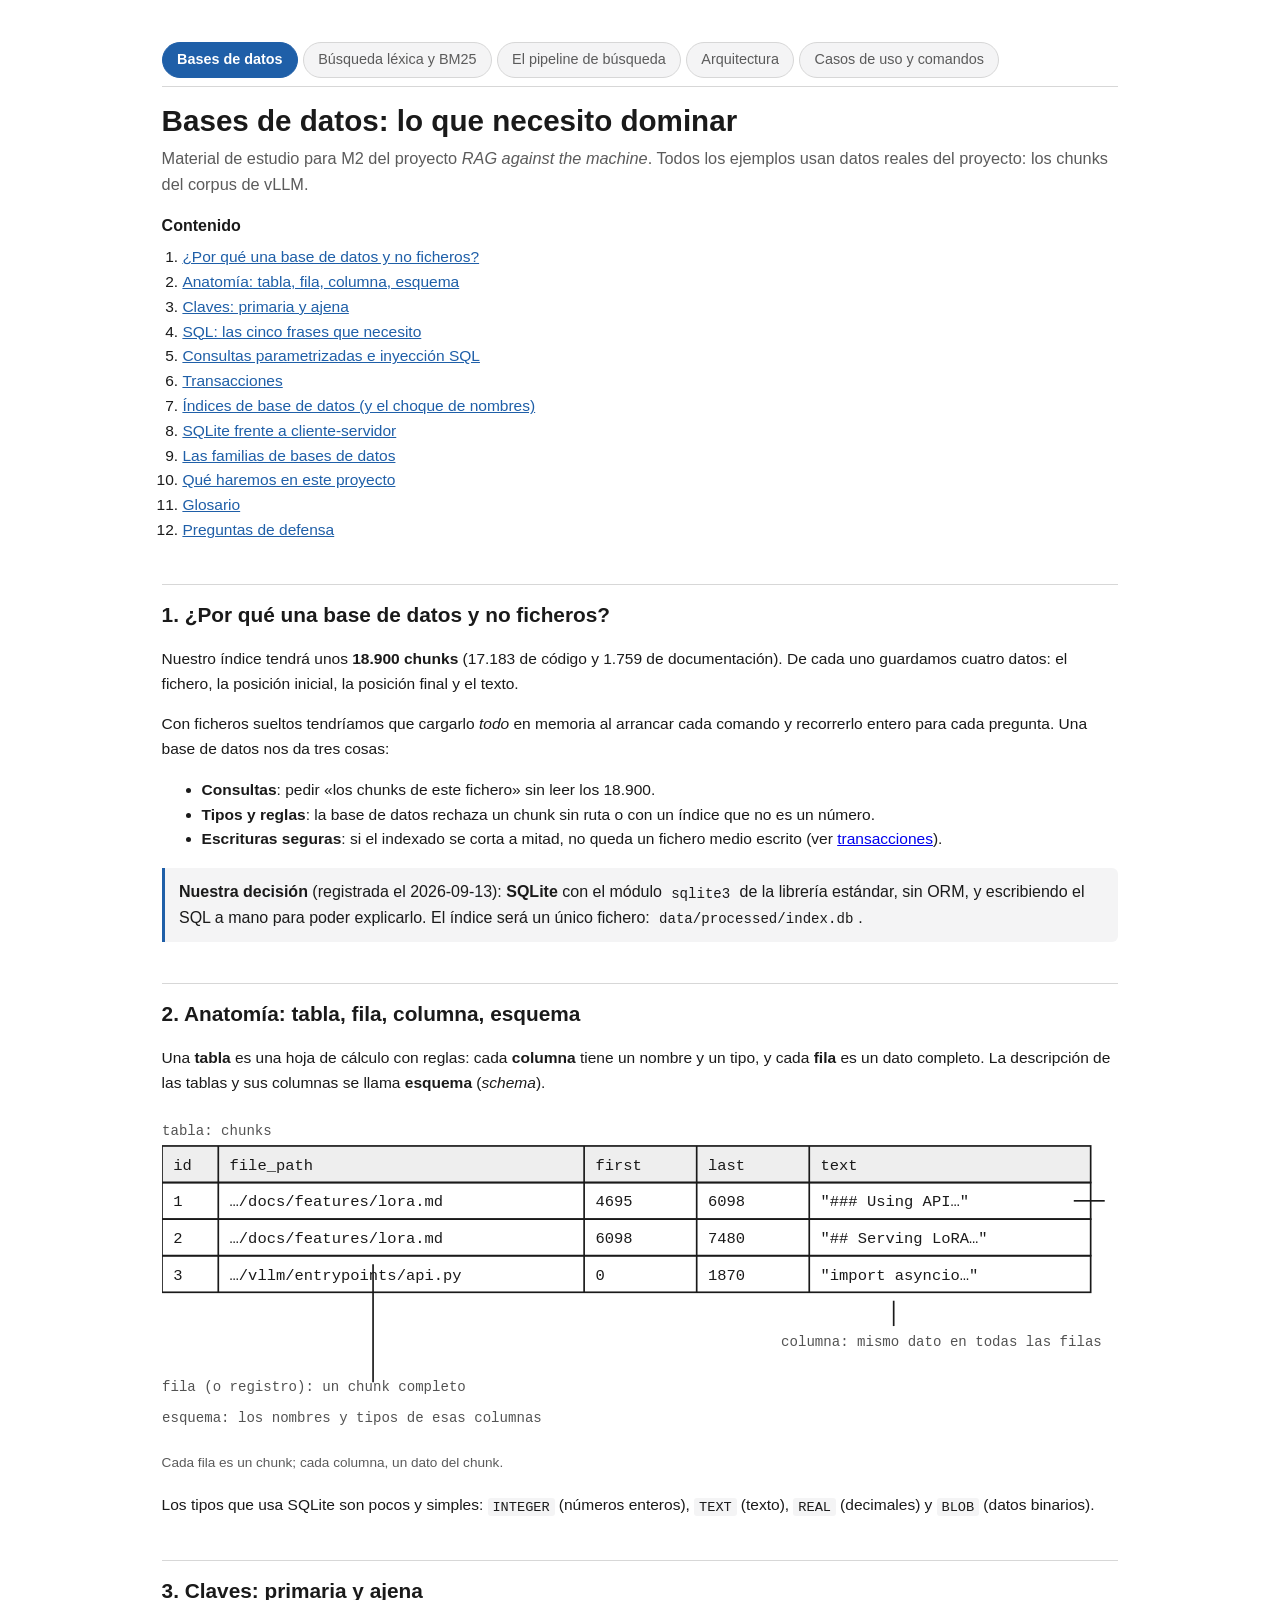
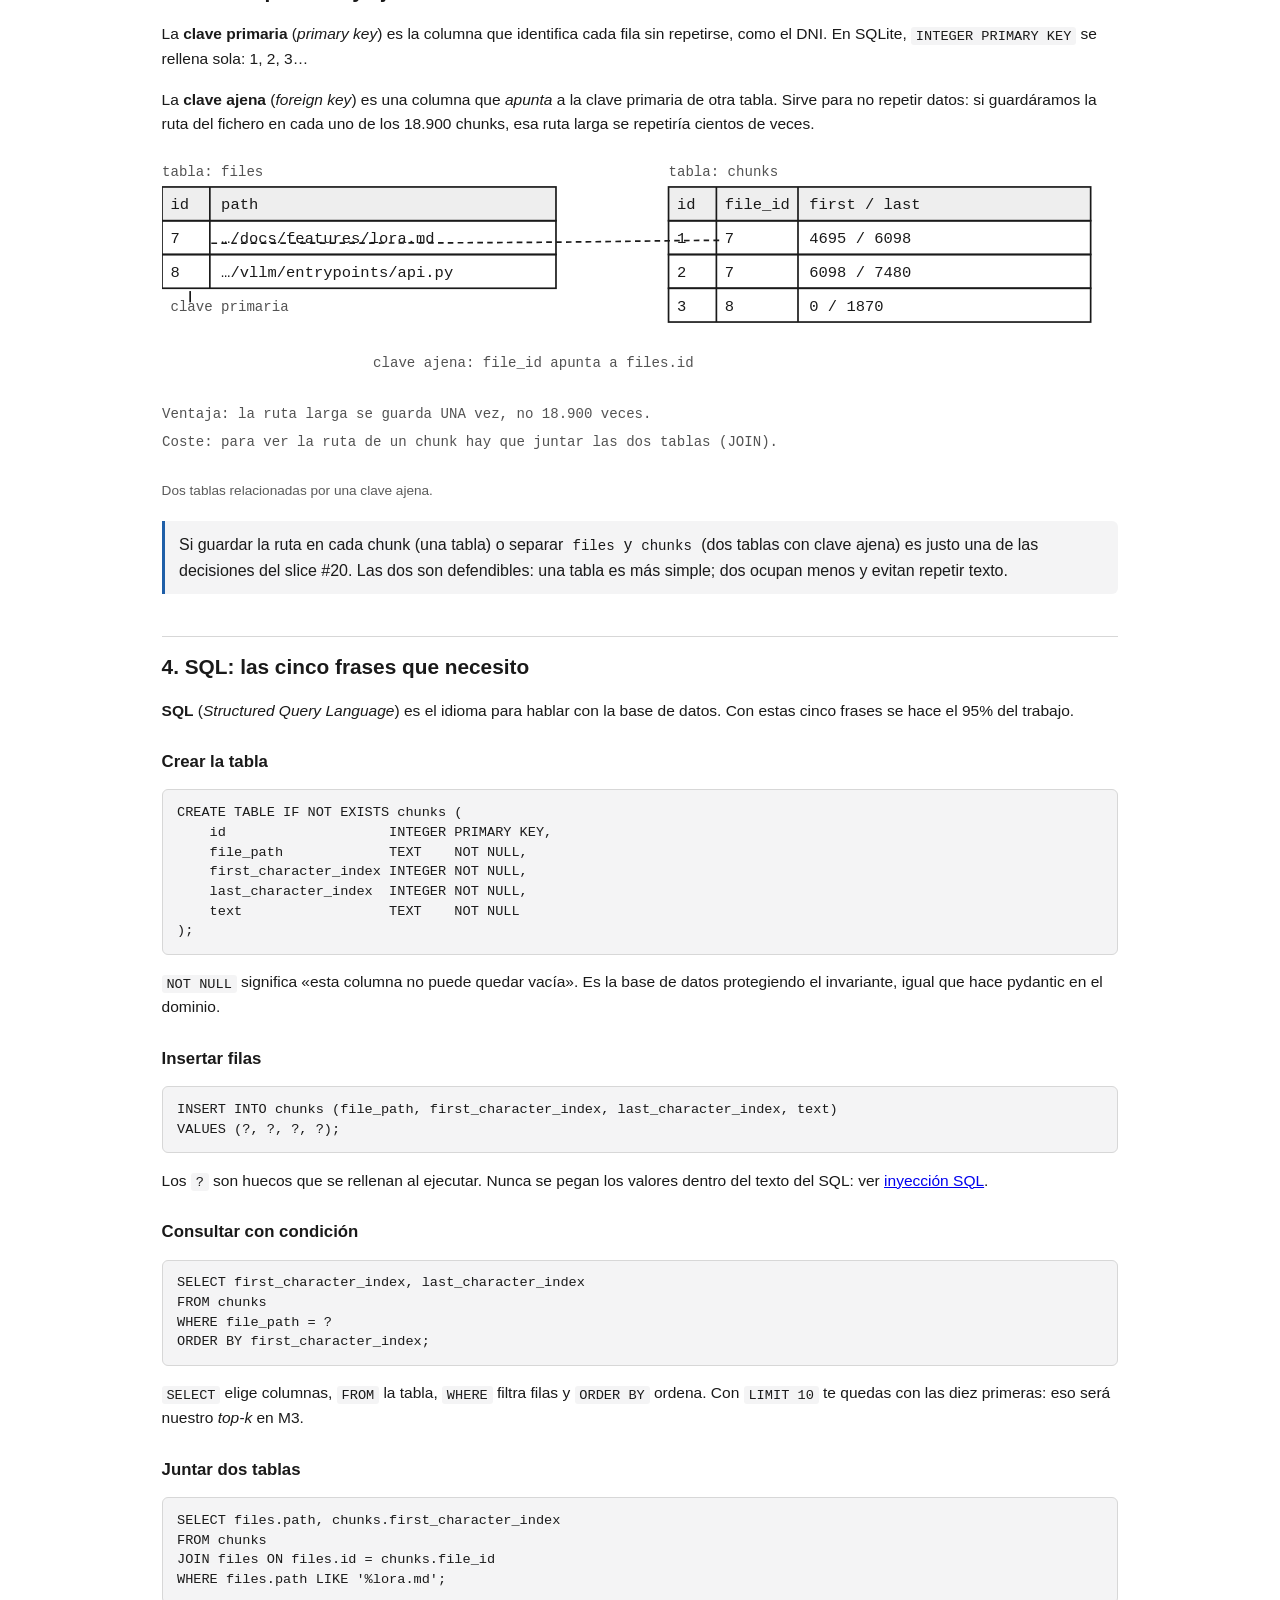
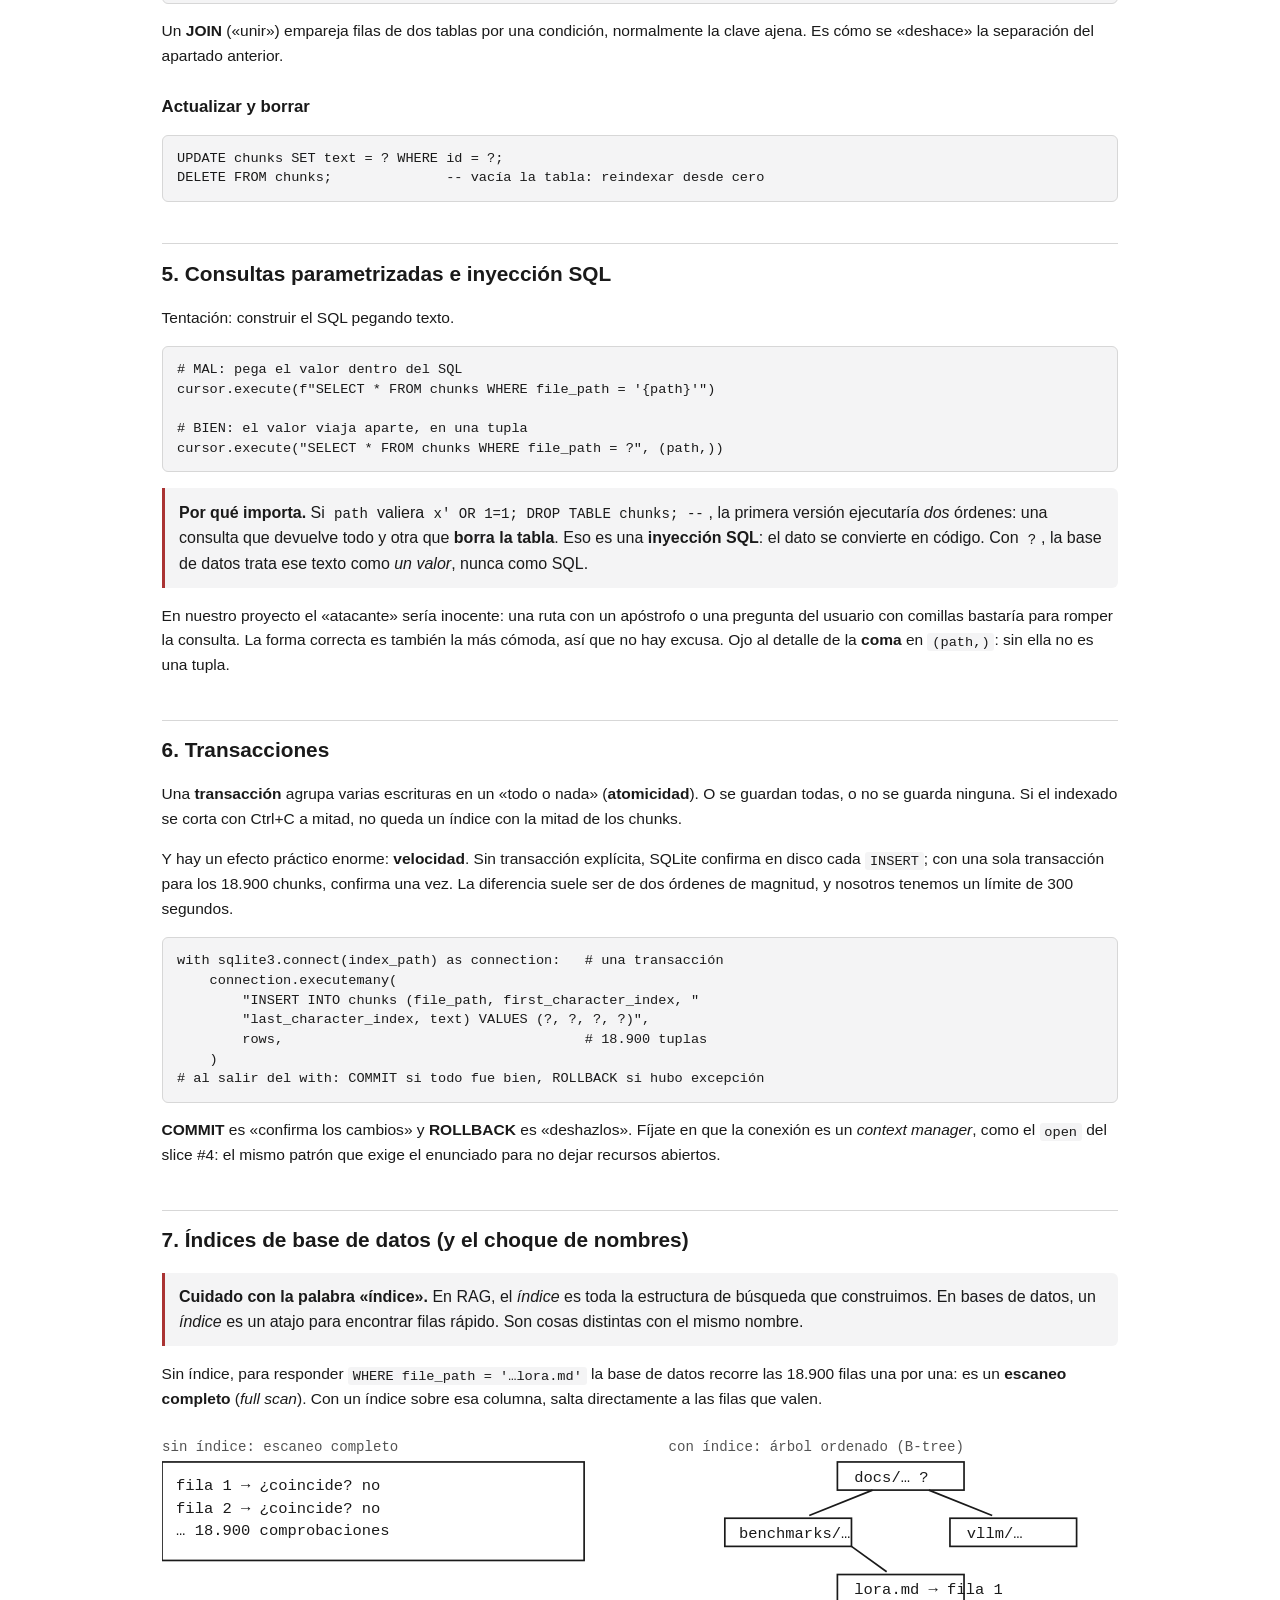
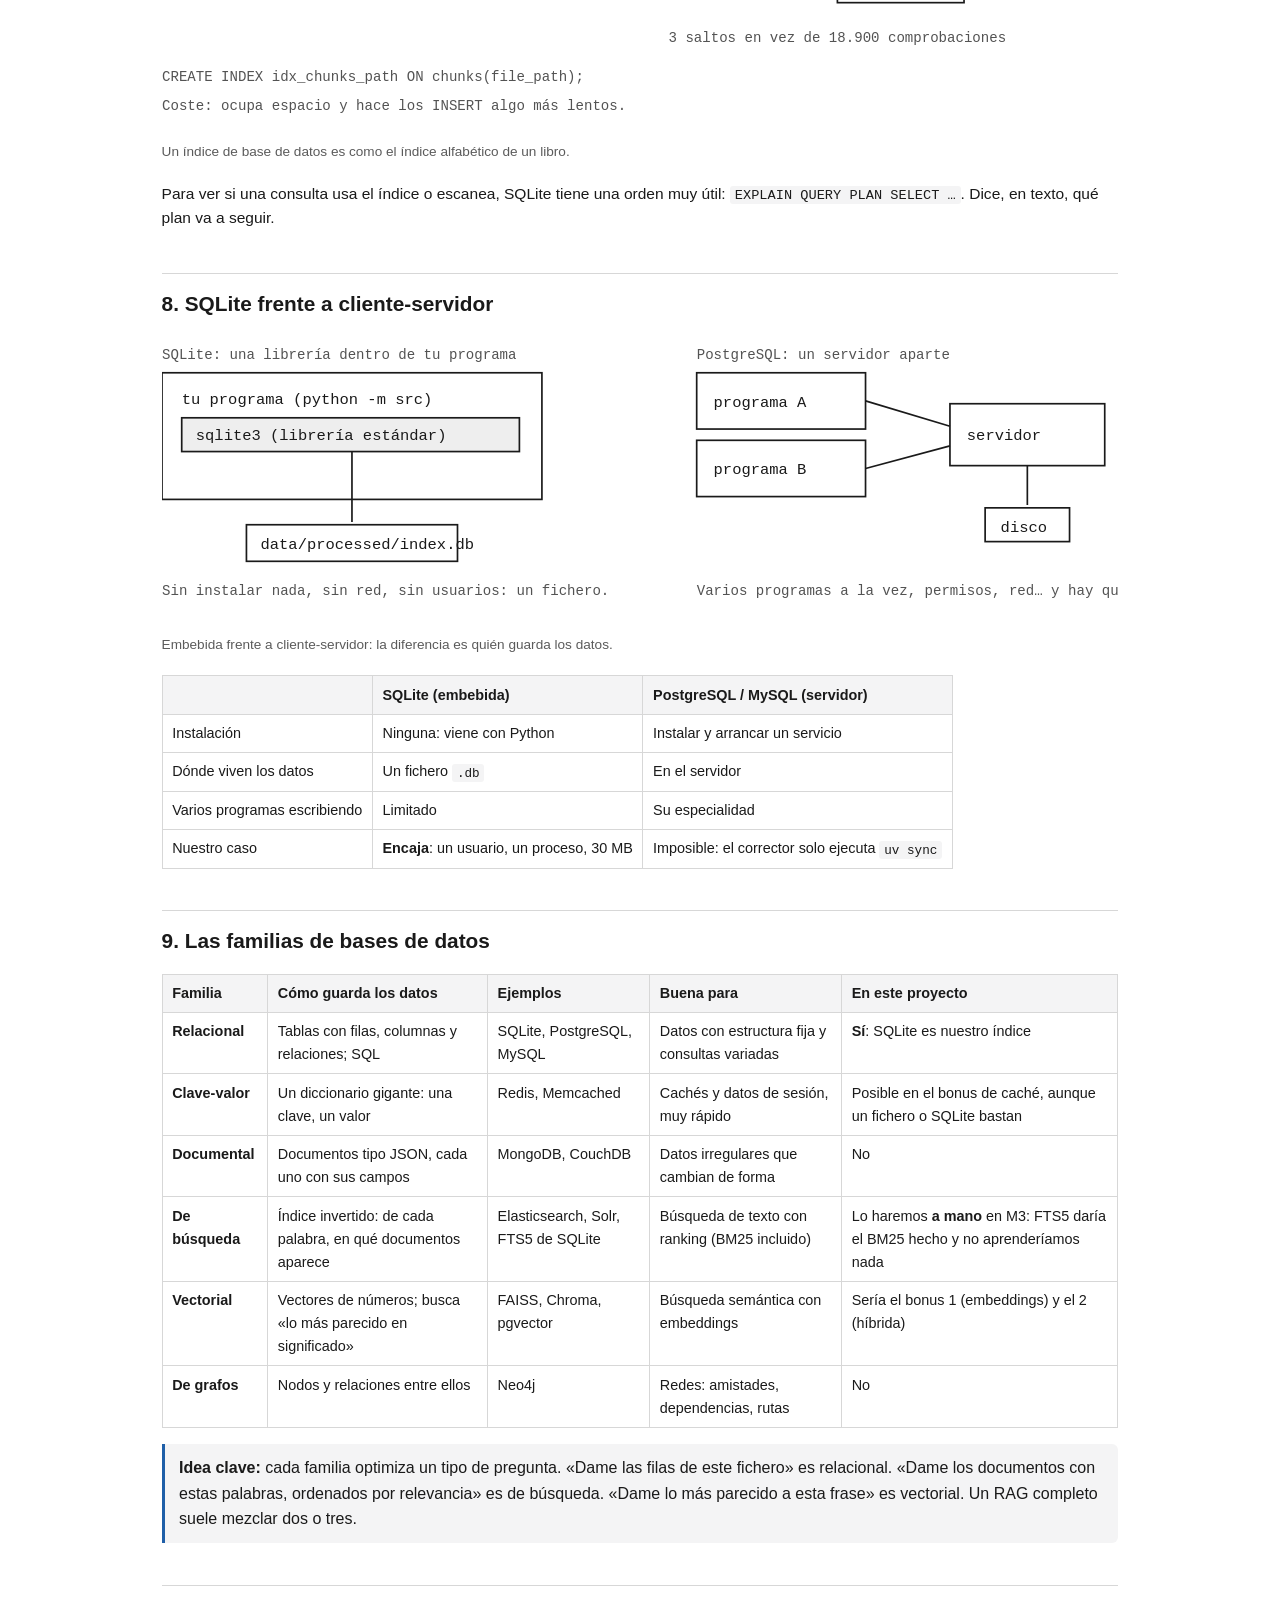
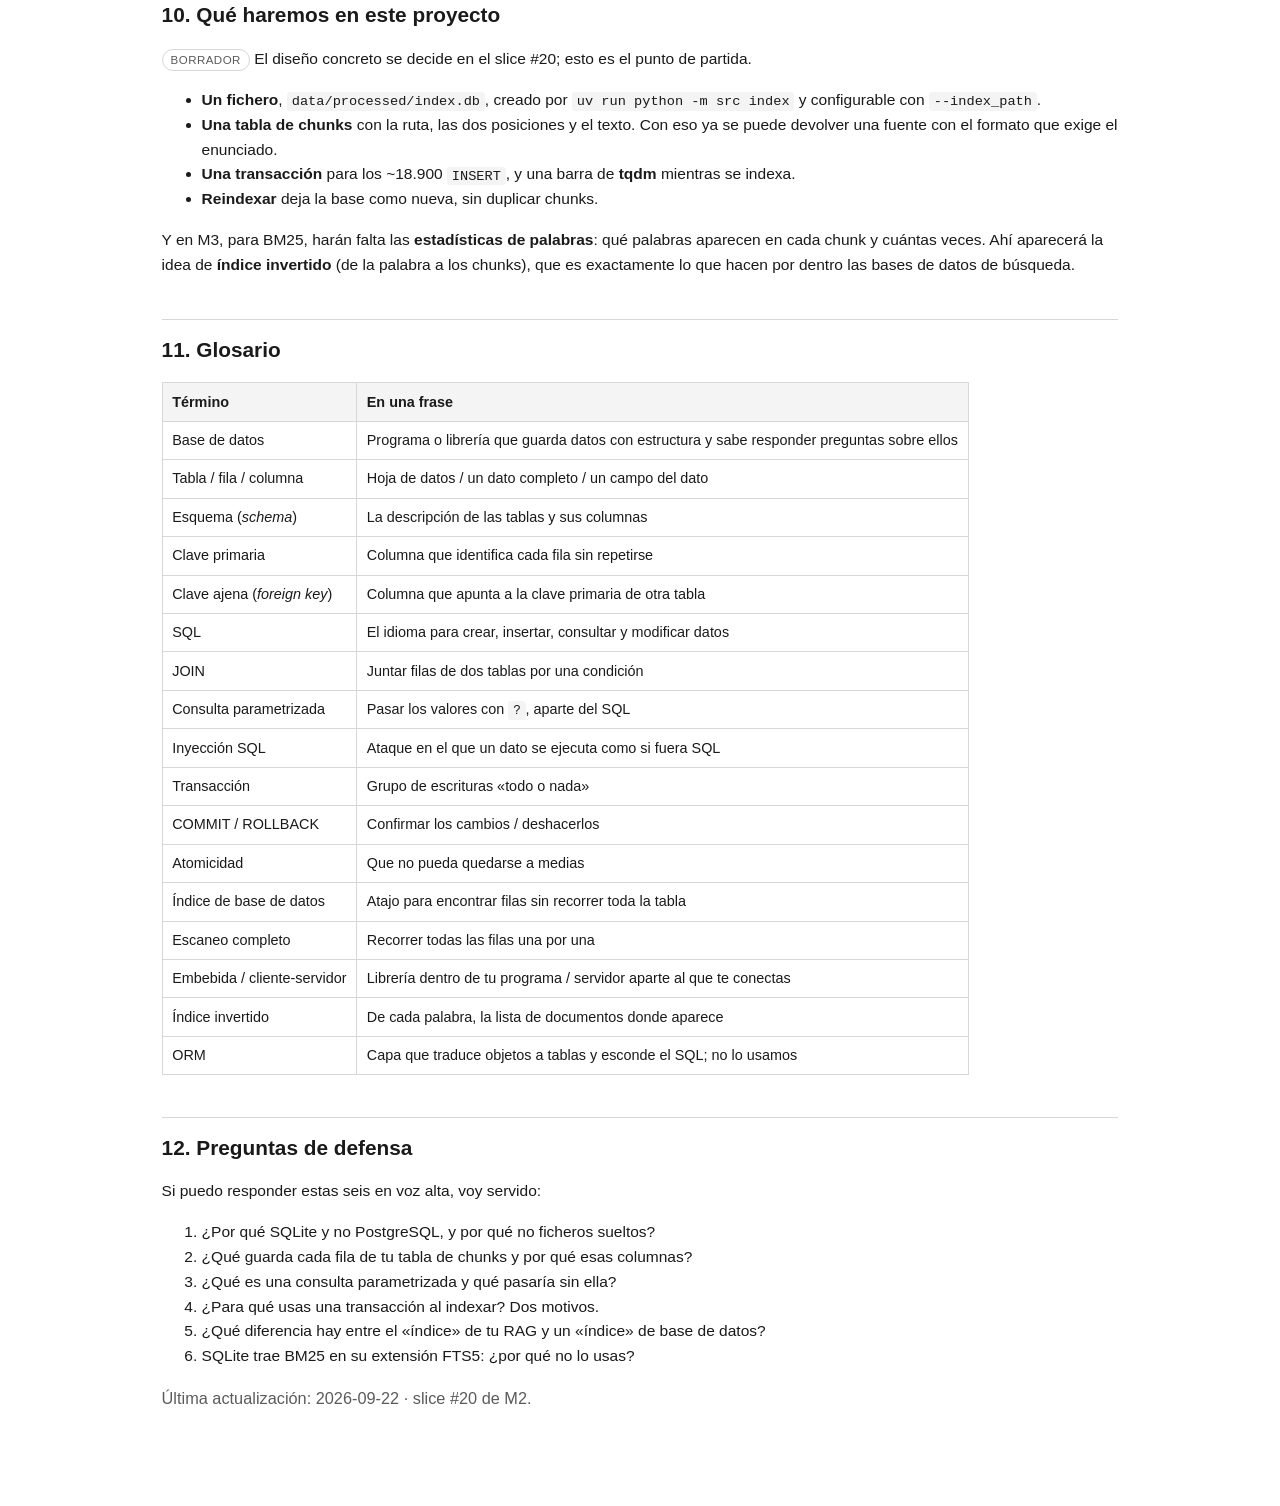
==== commit 4b221fc4: "docs(conceptos): add the architecture tab" ====
--- a/docs/conceptos/index.html
+++ b/docs/conceptos/index.html
@@ -100,6 +100,10 @@
           onclick="showTab('lex')">Búsqueda léxica y BM25</button>
   <button role="tab" id="tab-pipe" aria-controls="panel-pipe" aria-selected="false"
           onclick="showTab('pipe')">El pipeline de búsqueda</button>
+  <button role="tab" id="tab-arq" aria-controls="panel-arq" aria-selected="false"
+          onclick="showTab('arq')">Arquitectura</button>
+  <button role="tab" id="tab-run" aria-controls="panel-run" aria-selected="false"
+          onclick="showTab('run')">Casos de uso y comandos</button>
 </div>
 
 <div class="panel" id="panel-db" role="tabpanel" aria-labelledby="tab-db" hidden>
@@ -1542,8 +1546,862 @@
 
 </div>
 
+<div class="panel" id="panel-arq" role="tabpanel" aria-labelledby="tab-arq" hidden>
+
+<h1>La arquitectura hexagonal del proyecto</h1>
+<p class="lead">Qué es cada carpeta, quién conoce a quién y por qué. Es lo que
+tienes que poder dibujar en una hoja durante la defensa (issue #61,
+2026-10-19).</p>
+
+<nav>
+  <strong>Contenido</strong>
+  <ol>
+    <li><a href="#arq-idea">La idea en una frase y el restaurante</a></li>
+    <li><a href="#arq-hexagono">El hexágono dibujado</a></li>
+    <li><a href="#arq-flechas">Las dos flechas: quién llama y quién conoce</a></li>
+    <li><a href="#arq-ejemplo">Un ejemplo completo: leer el corpus</a></li>
+    <li><a href="#arq-protocol">Los puertos son <code>Protocol</code></a></li>
+    <li><a href="#arq-bootstrap"><code>bootstrap.py</code>: monta y se aparta</a></li>
+    <li><a href="#arq-donde">Dónde busco cada cosa</a></li>
+    <li><a href="#arq-escuelas">DDD, hexagonal, cebolla y limpia</a></li>
+    <li><a href="#arq-guardia">El test que vigila la regla</a></li>
+    <li><a href="#arq-glosario">Glosario</a></li>
+    <li><a href="#arq-defensa">Preguntas de defensa</a></li>
+  </ol>
+</nav>
+
+<h2 id="arq-idea">1. La idea en una frase y el restaurante</h2>
+
+<div class="note">
+<strong>La frase para la defensa:</strong> <em>«los casos de uso solo conocen
+puertos; los adaptadores de salida los implementan, los de entrada los llaman, y
+<code>bootstrap.py</code> los conecta»</em>.
+</div>
+
+<p>¿Para qué sirve? Para que la lógica del RAG (trocear, puntuar con BM25,
+montar el prompt) <strong>no dependa de la marca de los aparatos</strong>.
+Podemos cambiar SQLite por otra cosa, o la terminal por una API web, tocando un
+solo sitio.</p>
+
+<table>
+<tr><th>Capa</th><th>En el restaurante</th><th>En el proyecto</th><th>Carpeta</th></tr>
+<tr>
+  <td><strong>Dominio</strong> (<em>domain</em>)</td>
+  <td>Las <strong>recetas</strong>: el saber puro, no toca ni la nevera ni la puerta</td>
+  <td>modelos pydantic, chunking, BM25, tokenizer, recall, prompt</td>
+  <td><code>src/domain/</code></td>
+</tr>
+<tr>
+  <td><strong>Casos de uso</strong> (<em>use cases</em>)</td>
+  <td>El <strong>jefe de cocina</strong>: recibe un pedido y coordina los pasos.
+      Cada tipo de pedido es un caso de uso</td>
+  <td><code>run_index</code>, <code>run_search</code>, <code>run_search_dataset</code>,
+      <code>run_evaluate</code>, <code>run_answer</code>,
+      <code>run_answer_dataset</code> (+ <code>retrieval</code>, lo que comparten)</td>
+  <td><code>src/application/use_cases/</code></td>
+</tr>
+<tr>
+  <td><strong>Puertos</strong> (<em>ports</em>)</td>
+  <td>La <strong>forma del enchufe</strong>: «necesito algo que enfríe», sin
+      decir la marca</td>
+  <td><code>IndexStore</code>, <code>CorpusReader</code>,
+      <code>DatasetStore</code>, <code>Generator</code></td>
+  <td><code>src/application/ports/</code></td>
+</tr>
+<tr>
+  <td><strong>Adaptadores de entrada</strong> (<em>inbound</em>)</td>
+  <td>Los <strong>camareros</strong>: toman el pedido del cliente y lo llevan a cocina</td>
+  <td>la CLI de Fire (mañana, la API HTTP del bonus)</td>
+  <td><code>src/adapters/inbound/</code></td>
+</tr>
+<tr>
+  <td><strong>Adaptadores de salida</strong> (<em>outbound</em>)</td>
+  <td>Los <strong>aparatos</strong>: nevera, horno, almacén</td>
+  <td><code>SqliteIndexStore</code>, <code>FileCorpus</code>,
+      <code>JsonDatasetStore</code>, <code>QwenGenerator</code></td>
+  <td><code>src/adapters/outbound/</code></td>
+</tr>
+<tr>
+  <td><strong>Raíz de composición</strong></td>
+  <td>El <strong>electricista</strong>: enchufa cada aparato antes de abrir y se va</td>
+  <td><code>build_cli()</code> y <code>main()</code></td>
+  <td><code>src/bootstrap.py</code></td>
+</tr>
+</table>
+
+<h2 id="arq-hexagono">2. El hexágono dibujado</h2>
+
+<figure class="fig">
+<svg viewBox="0 0 660 352" role="img" aria-label="Hexágono con el dominio en el centro, la aplicación alrededor, los puertos en el borde, los adaptadores fuera y bootstrap debajo">
+  <text x="4" y="136" class="lbl">ENTRADA (inbound)</text>
+  <rect class="box" x="4" y="146" width="122" height="24" rx="4"></rect>
+  <text x="65" y="162" text-anchor="middle">cli.py (Fire)</text>
+  <rect class="dash" x="4" y="186" width="122" height="24" rx="4"></rect>
+  <text x="65" y="202" text-anchor="middle">http.py (bonus)</text>
+  <path class="arrow" d="M126 158 H 196"></path>
+  <path class="arrow" d="M190 154 l6 4 -6 4"></path>
+
+  <polygon class="soft" points="180,170 255,50 405,50 480,170 405,290 255,290"></polygon>
+  <polygon class="box" points="180,170 255,50 405,50 480,170 405,290 255,290"></polygon>
+  <text x="330" y="70" text-anchor="middle" class="lbl">APLICACIÓN · use_cases/</text>
+  <text x="330" y="86" text-anchor="middle" class="lbl">index · search · search_dataset</text>
+  <text x="330" y="100" text-anchor="middle" class="lbl">evaluate · answer · answer_dataset</text>
+
+  <polygon class="soft" points="262,170 296,114 364,114 398,170 364,226 296,226"></polygon>
+  <polygon class="box" points="262,170 296,114 364,114 398,170 364,226 296,226"></polygon>
+  <text x="330" y="150" text-anchor="middle">DOMINIO</text>
+  <text x="330" y="170" text-anchor="middle" class="lbl">models · chunking</text>
+  <text x="330" y="184" text-anchor="middle" class="lbl">bm25 · tokenizer</text>
+  <text x="330" y="198" text-anchor="middle" class="lbl">recall · prompt</text>
+
+  <text x="478" y="226" text-anchor="middle" class="lbl">puertos (ports/)</text>
+  <rect class="box" x="430" y="104" width="96" height="20" rx="3"></rect>
+  <text x="478" y="118" text-anchor="middle" class="lbl">IndexStore</text>
+  <rect class="box" x="430" y="132" width="96" height="20" rx="3"></rect>
+  <text x="478" y="146" text-anchor="middle" class="lbl">CorpusReader</text>
+  <rect class="box" x="430" y="160" width="96" height="20" rx="3"></rect>
+  <text x="478" y="174" text-anchor="middle" class="lbl">DatasetStore</text>
+  <rect class="box" x="430" y="188" width="96" height="20" rx="3"></rect>
+  <text x="478" y="202" text-anchor="middle" class="lbl">Generator</text>
+
+  <text x="548" y="96" class="lbl">SALIDA (outbound)</text>
+  <rect class="box" x="548" y="104" width="108" height="20" rx="3"></rect>
+  <text x="602" y="118" text-anchor="middle" class="lbl">SqliteIndexStore</text>
+  <rect class="box" x="548" y="132" width="108" height="20" rx="3"></rect>
+  <text x="602" y="146" text-anchor="middle" class="lbl">FileCorpus</text>
+  <rect class="box" x="548" y="160" width="108" height="20" rx="3"></rect>
+  <text x="602" y="174" text-anchor="middle" class="lbl">JsonDatasetStore</text>
+  <rect class="box" x="548" y="188" width="108" height="20" rx="3"></rect>
+  <text x="602" y="202" text-anchor="middle" class="lbl">QwenGenerator</text>
+  <path class="arrow" d="M548 114 H 527 M548 142 H 527 M548 170 H 527 M548 198 H 527"></path>
+  <path class="arrow" d="M533 110 l-6 4 6 4 M533 138 l-6 4 6 4 M533 166 l-6 4 6 4 M533 194 l-6 4 6 4"></path>
+
+  <rect class="box" x="255" y="318" width="150" height="26" rx="4"></rect>
+  <text x="330" y="335" text-anchor="middle">bootstrap.py</text>
+  <path class="dash" d="M255 331 H 136 V 164 H 126"></path>
+  <path class="dash" d="M405 331 H 602 V 208"></path>
+  <text x="142" y="324" class="lbl">crea RagCli(...)</text>
+  <text x="470" y="326" class="lbl">crea los adaptadores</text>
+</svg>
+<figcaption>Figura. Las flechas sólidas son <strong>imports</strong> y siempre
+apuntan hacia dentro. Cada adaptador de salida importa <em>su</em> puerto para
+encajar en él. Las líneas discontinuas son el montaje de <code>bootstrap.py</code>,
+que ocurre una sola vez al arrancar.</figcaption>
+</figure>
+
+<h2 id="arq-flechas">3. Las dos flechas: quién llama y quién conoce</h2>
+
+<p>Aquí se confunde casi todo el mundo. Detrás de cada dibujo de arquitectura
+hay <strong>dos tipos de flecha</strong>:</p>
+
+<table>
+<tr><th>Flecha</th><th>Pregunta que responde</th><th>Dónde se ve</th></tr>
+<tr><td><strong>De dependencia</strong></td><td>¿Quién <em>conoce</em> a quién?</td>
+    <td>En los <code>import</code> del código</td></tr>
+<tr><td><strong>De llamada</strong></td><td>¿Quién <em>llama</em> a quién al ejecutar?</td>
+    <td>En lo que pasa cuando el programa funciona</td></tr>
+</table>
+
+<pre><code>AL EJECUTAR (llamadas, hacia fuera):
+  CLI  ──►  run_search  ──►  SQLite                 la cocina abre la nevera
+
+EN EL CÓDIGO (imports, hacia dentro):
+  CLI  ──►  run_search  ──►  IndexStore (puerto)  ◄──  SqliteIndexStore
+                       └──►  dominio  ◄──────────────────────┘</code></pre>
+
+<p><code>run_search</code> <strong>llama</strong> a SQLite, pero <strong>no
+lo conoce</strong>: solo conoce el puerto. <code>SqliteIndexStore</code> conoce
+el puerto (para encajar) y el dominio (para devolver sus datos). Que la llamada
+vaya hacia fuera y el import hacia dentro tiene nombre: <strong>inversión de
+dependencias</strong> (<em>dependency inversion</em>).</p>
+
+<div class="warn">
+<strong>Lo que estaba mal antes del #61:</strong>
+<code>retrieval.py</code> hacía <code>from ...sqlite_index import load_chunks</code>.
+El libro de recetas nombraba la marca de la nevera. Eso es arquitectura por
+capas, no hexagonal, y un evaluador que sepa del tema te lo podría señalar si la
+llamabas hexagonal.
+</div>
+
+<h2 id="arq-ejemplo">4. Un ejemplo completo: leer el corpus</h2>
+
+<p>Cuatro ficheros, cuatro papeles. Sigue <code>find_files</code> de uno a otro:</p>
+
+<h3>El puerto: la forma, sin código</h3>
+<pre><code># src/application/ports/corpus_reader.py
+class CorpusReader(Protocol):
+    def find_files(self, raw_directory: str) -&gt; list[Path]: ...
+    def read_text(self, path: Path) -&gt; str: ...
+    def read_source(self, source: MinimalSource) -&gt; str: ...</code></pre>
+
+<h3>El caso de uso: lo usa sin saber quién responde</h3>
+<pre><code># src/application/use_cases/index_corpus.py
+def run_index(raw_directory, max_chunk_size, index_path,
+              corpus: CorpusReader, index_store: IndexStore) -&gt; int:
+    ...
+    files = corpus.find_files(raw_directory)
+    for path in tqdm(files, desc="Indexing", unit="file"):
+        text = corpus.read_text(path)</code></pre>
+
+<h3>El adaptador de salida: la implementación real</h3>
+<pre><code># src/adapters/outbound/corpus.py
+class FileCorpus(CorpusReader):
+    def find_files(self, raw_directory: str) -&gt; list[Path]:
+        corpus_root = Path(raw_directory)
+        ...  # rglob, filtra .py/.md/.txt, ordena</code></pre>
+
+<h3>El montaje: quién va en ese enchufe</h3>
+<pre><code># src/bootstrap.py
+RagCli(index_store=SqliteIndexStore(), corpus=FileCorpus(),
+       datasets=JsonDatasetStore(), load_generator=load_generator)</code></pre>
+
+<div class="note">
+<strong>Los nombres no coinciden, y es a propósito.</strong> El puerto se llama
+por <em>lo que hace</em> (<code>CorpusReader</code>, «lector del corpus»). El
+adaptador se llama por <em>cómo lo hace</em> (<code>FileCorpus</code>, «corpus en
+ficheros»). Mañana podría haber un <code>CachedCorpus</code>, y también sería un
+<code>CorpusReader</code>.
+</div>
+
+<h2 id="arq-protocol">5. Los puertos son <code>Protocol</code></h2>
+
+<p>Un <strong><code>Protocol</code></strong> (de <code>typing</code>) describe una
+forma: qué métodos hay y con qué firma. Un objeto encaja si <strong>tiene esos
+métodos</strong>, herede o no del puerto. Esto se llama <strong>tipado
+estructural</strong> (<em>structural typing</em>): «si camina como un pato, es un
+pato», pero comprobado por mypy.</p>
+
+<ul>
+  <li><strong>En el caso de uso, el tipo del parámetro es siempre el
+      puerto</strong> (<code>corpus: CorpusReader</code>), nunca el adaptador. Si
+      pusieras <code>FileCorpus</code>, el caso de uso volvería a conocer la marca y
+      <code>test_architecture.py</code> fallaría.</li>
+  <li><strong>En el adaptador escribimos la herencia de forma explícita</strong>
+      (<code>class FileCorpus(CorpusReader)</code>). No hace falta para que
+      funcione, pero así ves el enlace al abrir el fichero, y mypy revisa la clase
+      entera aunque nadie la use todavía.</li>
+</ul>
+
+<h3>¿Basta con implementar uno de los métodos? No.</h3>
+<p>Prueba ejecutada con un puerto <code>Aparato</code> de tres métodos y clases
+que solo tienen uno:</p>
+<table>
+<tr><th>Caso</th><th>Python al ejecutar</th><th>mypy (<code>make lint</code>)</th></tr>
+<tr><td>Sin herencia, 1 de 3 métodos</td>
+    <td>Funciona hasta que llamas al que falta</td>
+    <td>❌ <code>"SoloEnciende" is missing following "Aparato" protocol members: apagar, limpiar</code></td></tr>
+<tr><td>Con herencia, 1 de 3 métodos</td>
+    <td><strong>Peor:</strong> el método que falta devuelve <code>None</code> en
+        silencio (heredó el <code>...</code> vacío)</td>
+    <td>❌ <code>Cannot instantiate abstract class "SoloApaga" with abstract attributes "encender" and "limpiar"</code></td></tr>
+</table>
+<p>Python solo no te protege: te protege <strong>mypy</strong>. Si dos aparatos
+solo hacen una cosa cada uno, eso son <strong>dos puertos</strong>, no uno a
+medias (<strong>segregación de interfaces</strong>).</p>
+
+<h2 id="arq-bootstrap">6. <code>bootstrap.py</code>: monta y se aparta</h2>
+
+<p>No es un gestor que esté en medio mientras el programa funciona.
+<strong>Actúa una vez, al arrancar</strong>, como el electricista que instala los
+aparatos antes de abrir el restaurante y se va.</p>
+
+<pre><code>uv run python -m src search "..." --k 5
+
+1. __main__.py        sys.exit(main())                         → bootstrap.main()
+2. bootstrap.main()   build_cli(): crea SqliteIndexStore(), FileCorpus(),
+                      JsonDatasetStore() y RagCli(...)           ← aquí se enchufa todo
+                      run(cli)                                   ← y se aparta
+3. run()              frontera de errores: try alrededor de Fire
+4. Fire               "search" → RagCli.search(query, k)
+5. RagCli.search      run_search(query, k, index_path, self._index_store)
+6. run_search         index_store.load_chunks(...)  → el SqliteIndexStore real</code></pre>
+
+<ul>
+  <li>Es el <strong>único</strong> fichero que escribe <code>SqliteIndexStore()</code>
+      o <code>FileCorpus()</code>. Cambiar un aparato es cambiar una línea aquí.</li>
+  <li><code>RagCli</code> guarda los adaptadores en atributos con <code>_</code>
+      (<code>self._corpus</code>...) para que Fire <strong>no</strong> los liste
+      como comandos.</li>
+  <li><strong>Con el bonus de la API</strong> habría una segunda función,
+      <code>build_api()</code>, que montaría los mismos adaptadores de salida con
+      otro adaptador de entrada. La página web del chat hablaría con esa API por la
+      red; <code>bootstrap</code> no la llama.</li>
+</ul>
+
+<h2 id="arq-donde">7. Dónde busco cada cosa</h2>
+
+<pre><code>src/
+  domain/                lógica pura: models, chunking, bm25, tokenizer, recall, prompt
+  application/
+    ports/               generator, index_store, corpus_reader, dataset_store
+    use_cases/           index_corpus, search, search_dataset, evaluate,
+                         answer, answer_dataset, retrieval
+  adapters/
+    inbound/             cli.py
+    outbound/            corpus, json_files, sqlite_index, qwen_generator
+  bootstrap.py
+tests/                   la misma estructura + test_architecture.py</code></pre>
+
+<table>
+<tr><th>Si me piden…</th><th>Voy a…</th></tr>
+<tr><td>Cambiar la fórmula o un parámetro de BM25</td><td><code>domain/bm25.py</code></td></tr>
+<tr><td>Cambiar cómo se trocea un fichero</td><td><code>domain/chunking.py</code></td></tr>
+<tr><td>Cambiar el texto del prompt o el presupuesto de fuentes</td><td><code>domain/prompt.py</code> y <code>PROMPT_BUDGET</code> en <code>use_cases/answer.py</code></td></tr>
+<tr><td>Añadir un campo a un modelo de datos</td><td><code>domain/models.py</code></td></tr>
+<tr><td>Cambiar qué hace un comando, paso a paso</td><td><code>application/use_cases/&lt;comando&gt;.py</code></td></tr>
+<tr><td>Cambiar el texto que imprime un comando o un valor por defecto</td><td><code>adapters/inbound/cli.py</code></td></tr>
+<tr><td>Cambiar un mensaje de error de un fichero</td><td>el adaptador de salida que lo lee (<code>json_files.py</code>, <code>sqlite_index.py</code>…)</td></tr>
+<tr><td>Cambiar <code>max_new_tokens</code> o el modelo</td><td><code>adapters/outbound/qwen_generator.py</code></td></tr>
+<tr><td>Cambiar SQLite por otra cosa</td><td>un adaptador nuevo que encaje en <code>IndexStore</code> + una línea en <code>bootstrap.py</code></td></tr>
+</table>
+
+<h2 id="arq-escuelas">8. DDD, hexagonal, cebolla y limpia</h2>
+
+<p>No son rivales: son <strong>la misma idea con distintos nombres</strong>.
+Todas cumplen la <strong>regla de dependencia</strong>: los imports apuntan
+hacia el dominio y el dominio no conoce ni SQLite ni la terminal.</p>
+
+<table>
+<tr><th>Año</th><th>Nombre</th><th>Autor</th><th>Su vocabulario</th></tr>
+<tr><td class="num">2003</td><td>Capas de <strong>DDD</strong> (<em>Domain-Driven Design</em>, «diseño guiado por el dominio»)</td><td>Eric Evans</td><td>UI, application, domain, <strong>infrastructure</strong></td></tr>
+<tr><td class="num">2005</td><td><strong>Hexagonal</strong> (<em>Ports and Adapters</em>)</td><td>Alistair Cockburn</td><td>núcleo, <strong>ports</strong>, <strong>adapters</strong> de entrada y de salida</td></tr>
+<tr><td class="num">2008</td><td><strong>Cebolla</strong> (<em>Onion</em>)</td><td>Jeffrey Palermo</td><td>domain, services, infrastructure</td></tr>
+<tr><td class="num">2012</td><td><strong>Limpia</strong> (<em>Clean Architecture</em>)</td><td>Robert C. Martin</td><td>entities, <strong>use cases</strong>, interface adapters, frameworks</td></tr>
+</table>
+
+<ul>
+  <li><strong>DDD no es sobre todo una arquitectura</strong>: es diseñar el
+      software alrededor del problema real. De paso propone cuatro capas, y de ahí
+      viene la palabra «infrastructure».</li>
+  <li>«Infrastructure» (DDD, limpia) y «adaptador de salida» (hexagonal) son
+      <strong>la misma pieza</strong> con distinto nombre. Elegimos la hexagonal
+      pura para no mezclar vocabularios: si la llamas hexagonal, que lo diga la
+      carpeta.</li>
+  <li><code>inbound</code> / <code>outbound</code> = de entrada / de salida
+      (<em>driving</em> / <em>driven</em> en los libros). No <code>in</code> /
+      <code>out</code>: <code>in</code> es <strong>palabra reservada</strong> de
+      Python y <code>from src.adapters.in.cli import …</code> da
+      <code>SyntaxError</code> (probado).</li>
+</ul>
+
+<h2 id="arq-guardia">9. El test que vigila la regla</h2>
+
+<p><code>tests/test_architecture.py</code> lee los <code>import</code> de cada
+fichero de <code>src/</code> con <code>ast</code> y falla si una capa importa lo
+que no debe:</p>
+<table>
+<tr><th>Capa</th><th>Nunca puede importar</th></tr>
+<tr><td><code>domain</code></td><td>application, adapters, bootstrap</td></tr>
+<tr><td><code>application</code></td><td>adapters, bootstrap</td></tr>
+<tr><td><code>adapters/inbound</code></td><td>adapters/outbound, bootstrap</td></tr>
+<tr><td><code>adapters/outbound</code></td><td>adapters/inbound, bootstrap</td></tr>
+</table>
+<p>Probado metiendo a mano un import prohibido en <code>search.py</code>: el test
+falló con <code>application/use_cases/search.py imports src.adapters…sqlite_index</code>.
+Si alguien rompe el hexágono, salta la alarma.</p>
+
+<div class="ok">
+<strong>Un regalo de los puertos en los tests:</strong> para comprobar que
+<code>search_dataset</code> carga el índice una sola vez ya no hace falta
+«parchear» nada. Se enchufa un <code>CountingStore</code> que cuenta las
+llamadas a <code>load_chunks</code>, y el test mira que sea 1.
+</div>
+
+<h2 id="arq-glosario">10. Glosario</h2>
+<table>
+<tr><th>Término</th><th>Una frase</th></tr>
+<tr><td><strong>Dominio</strong></td><td>El problema real y sus reglas: trocear, puntuar, medir el recall.</td></tr>
+<tr><td><strong>Caso de uso</strong></td><td>Una cosa completa que pide el usuario: indexar, buscar, responder…</td></tr>
+<tr><td><strong>Puerto</strong></td><td>La forma del enchufe que define la aplicación; en Python, un <code>Protocol</code>.</td></tr>
+<tr><td><strong>Adaptador de entrada</strong> (<em>inbound</em>)</td><td>Lo que llama al programa desde fuera: la CLI, la API HTTP.</td></tr>
+<tr><td><strong>Adaptador de salida</strong> (<em>outbound</em>)</td><td>Lo que el programa usa por un puerto: SQLite, ficheros, JSON, Qwen.</td></tr>
+<tr><td><strong>Inyección de dependencias</strong></td><td>Pasarle a una función sus aparatos desde fuera, en vez de que los busque ella.</td></tr>
+<tr><td><strong>Raíz de composición</strong></td><td><code>bootstrap.py</code>: el único sitio que elige y conecta las piezas concretas.</td></tr>
+<tr><td><strong>Regla de dependencia</strong></td><td>Los imports siempre apuntan hacia el dominio.</td></tr>
+<tr><td><strong>Inversión de dependencias</strong></td><td>La llamada va hacia fuera, el import hacia dentro, gracias al puerto.</td></tr>
+<tr><td><strong>Tipado estructural</strong></td><td>Encajas en un tipo por tener sus métodos, no por heredar de él.</td></tr>
+<tr><td><strong>Segregación de interfaces</strong></td><td>Puertos pequeños: nadie depende de métodos que no usa.</td></tr>
+</table>
+
+<h2 id="arq-defensa">11. Preguntas de defensa</h2>
+<ol>
+  <li>Dibuja el hexágono y nombra qué hay en cada capa.</li>
+  <li>¿Por qué <code>run_search</code> recibe <code>index_store</code> como
+      parámetro en vez de importar SQLite?</li>
+  <li>Explica las dos flechas: ¿quién llama a SQLite y quién conoce a quién?</li>
+  <li>¿Qué hace <code>bootstrap.py</code> y en qué momento actúa?</li>
+  <li>El parámetro de un caso de uso, ¿es del tipo del puerto o del adaptador? ¿Por qué?</li>
+  <li>¿Qué pasa si un adaptador implementa solo uno de los tres métodos de su puerto?</li>
+  <li>Si añadimos la API HTTP del bonus, ¿qué ficheros se crean y cuáles no se tocan?</li>
+  <li>¿Por qué no hay carpeta <code>infrastructure/</code>?</li>
+  <li>¿Cómo sabemos que nadie rompe la regla de dependencia sin darse cuenta?</li>
+</ol>
+
+</div>
+
+<div class="panel" id="panel-run" role="tabpanel" aria-labelledby="tab-run" hidden>
+
+<h1>Casos de uso y comandos: la guía de ejecución</h1>
+<p class="lead">Todos los comandos, del corpus en bruto a las respuestas: qué
+hacen, para qué sirven, qué miden y qué devuelven. Las cifras son medidas reales
+de este proyecto, con su fecha.</p>
+
+<nav>
+  <strong>Contenido</strong>
+  <ol>
+    <li><a href="#run-mapa">El mapa: cuatro pasos en orden</a></li>
+    <li><a href="#run-index"><code>index</code></a></li>
+    <li><a href="#run-search"><code>search</code></a></li>
+    <li><a href="#run-search-dataset"><code>search_dataset</code></a></li>
+    <li><a href="#run-moulinette">La moulinette</a></li>
+    <li><a href="#run-evaluate"><code>evaluate</code></a></li>
+    <li><a href="#run-answer"><code>answer</code></a></li>
+    <li><a href="#run-answer-dataset"><code>answer_dataset</code></a></li>
+    <li><a href="#run-todo">Todo seguido, listo para copiar</a></li>
+    <li><a href="#run-make">Las reglas del <code>Makefile</code></a></li>
+    <li><a href="#run-glosario">Glosario</a></li>
+    <li><a href="#run-defensa">Preguntas de defensa</a></li>
+  </ol>
+</nav>
+
+<h2 id="run-mapa">1. El mapa: cuatro pasos en orden</h2>
+
+<p>Cada comando de la CLI es un <strong>caso de uso</strong>: un método de
+<code>RagCli</code> que llama a una función <code>run_…</code> de
+<code>src/application/use_cases/</code>. La CLI solo traduce argumentos e
+imprime; el trabajo está en el caso de uso.</p>
+
+<figure class="fig">
+<svg viewBox="0 0 660 214" role="img" aria-label="Flujo: corpus, index, index.db, search_dataset, resultados, moulinette o evaluate, recall; y answer_dataset, respuestas">
+  <text x="382" y="12" class="lbl">dataset_*.json (preguntas)</text>
+  <path class="arrow" d="M442 16 V 34"></path>
+  <path class="arrow" d="M438 28 l4 6 4 -6"></path>
+
+  <rect class="box" x="4" y="36" width="112" height="28" rx="4"></rect>
+  <text x="60" y="54" text-anchor="middle">data/raw/</text>
+  <path class="arrow" d="M116 50 H 146"></path>
+  <path class="arrow" d="M140 46 l6 4 -6 4"></path>
+  <rect class="soft" x="146" y="36" width="84" height="28" rx="4"></rect>
+  <rect class="thick" x="146" y="36" width="84" height="28" rx="4"></rect>
+  <text x="188" y="54" text-anchor="middle">1 index</text>
+  <path class="arrow" d="M230 50 H 260"></path>
+  <path class="arrow" d="M254 46 l6 4 -6 4"></path>
+  <rect class="box" x="260" y="36" width="100" height="28" rx="4"></rect>
+  <text x="310" y="54" text-anchor="middle">index.db</text>
+  <text x="310" y="80" text-anchor="middle" class="lbl">search · answer</text>
+  <text x="310" y="92" text-anchor="middle" class="lbl">(una sola pregunta)</text>
+  <path class="arrow" d="M360 50 H 382"></path>
+  <path class="arrow" d="M376 46 l6 4 -6 4"></path>
+  <rect class="soft" x="382" y="36" width="120" height="28" rx="4"></rect>
+  <rect class="thick" x="382" y="36" width="120" height="28" rx="4"></rect>
+  <text x="442" y="54" text-anchor="middle">2 search_dataset</text>
+  <path class="arrow" d="M502 50 H 528"></path>
+  <path class="arrow" d="M522 46 l6 4 -6 4"></path>
+  <rect class="box" x="528" y="36" width="128" height="28" rx="4"></rect>
+  <text x="592" y="54" text-anchor="middle">resultados .json</text>
+
+  <path class="arrow" d="M592 64 V 110"></path>
+  <path class="arrow" d="M588 104 l4 6 4 -6"></path>
+  <rect class="soft" x="500" y="110" width="144" height="28" rx="4"></rect>
+  <rect class="thick" x="500" y="110" width="144" height="28" rx="4"></rect>
+  <text x="572" y="128" text-anchor="middle">3 moulinette/evaluate</text>
+  <path class="arrow" d="M500 124 H 470"></path>
+  <path class="arrow" d="M476 120 l-6 4 6 4"></path>
+  <rect class="box" x="340" y="110" width="130" height="28" rx="4"></rect>
+  <text x="405" y="128" text-anchor="middle">Recall@1/3/5/10</text>
+
+  <path class="arrow" d="M652 64 V 194 H 506"></path>
+  <path class="arrow" d="M512 190 l-6 4 6 4"></path>
+  <rect class="soft" x="382" y="180" width="124" height="28" rx="4"></rect>
+  <rect class="thick" x="382" y="180" width="124" height="28" rx="4"></rect>
+  <text x="444" y="198" text-anchor="middle">4 answer_dataset</text>
+  <path class="arrow" d="M382 194 H 352"></path>
+  <path class="arrow" d="M358 190 l-6 4 6 4"></path>
+  <rect class="box" x="212" y="180" width="140" height="28" rx="4"></rect>
+  <text x="282" y="198" text-anchor="middle">respuestas .json</text>
+</svg>
+<figcaption>Figura. Los cuatro pasos del enunciado (VI.7.2), en el orden en que
+los ejecutan los scripts de examen. <code>search</code> y <code>answer</code> hacen
+lo mismo con una sola pregunta.</figcaption>
+</figure>
+
+<table>
+<tr><th>Comando</th><th>Caso de uso</th><th>Puertos que usa</th><th>Qué devuelve</th></tr>
+<tr><td><code>index</code></td><td><code>run_index</code></td><td><code>CorpusReader</code>, <code>IndexStore</code></td><td>escribe <code>data/processed/index.db</code></td></tr>
+<tr><td><code>search</code></td><td><code>run_search</code></td><td><code>IndexStore</code></td><td>imprime las <em>k</em> mejores fuentes</td></tr>
+<tr><td><code>search_dataset</code></td><td><code>run_search_dataset</code></td><td><code>IndexStore</code>, <code>DatasetStore</code></td><td>escribe un JSON <code>StudentSearchResults</code></td></tr>
+<tr><td><code>evaluate</code></td><td><code>run_evaluate</code></td><td><code>DatasetStore</code></td><td>imprime Recall@1/3/5/10 y MRR</td></tr>
+<tr><td><code>answer</code></td><td><code>run_answer</code></td><td><code>IndexStore</code>, <code>CorpusReader</code>, <code>Generator</code></td><td>imprime la respuesta</td></tr>
+<tr><td><code>answer_dataset</code></td><td><code>run_answer_dataset</code></td><td><code>DatasetStore</code>, <code>CorpusReader</code>, <code>Generator</code></td><td>escribe un JSON <code>StudentSearchResultsAndAnswer</code></td></tr>
+</table>
+
+<div class="note">
+<strong>Regla común a todos:</strong> si algo falla, sale <strong>una
+línea</strong> <code>ERROR: …</code> por stderr y el programa termina con
+<strong>código 1</strong>, nunca con un traceback. Lo garantiza
+<code>run()</code>, la frontera de errores de <code>cli.py</code>. Ctrl+C sale
+con 130.
+</div>
+
+<h2 id="run-index">2. <code>index</code>: preparar la biblioteca</h2>
+
+<pre><code>uv run python -m src index --max_chunk_size 2000</code></pre>
+<table>
+<tr><th>Flag</th><th>Por defecto</th><th>Qué es</th></tr>
+<tr><td><code>--max_chunk_size</code></td><td>2000</td><td>ancho máximo de un chunk, de 1 a 2000 caracteres</td></tr>
+<tr><td><code>--raw_directory</code></td><td><code>data/raw</code></td><td>carpeta del corpus</td></tr>
+<tr><td><code>--index_path</code></td><td><code>data/processed/index.db</code></td><td>dónde se guarda el índice</td></tr>
+</table>
+
+<p><strong>Para qué sirve:</strong> es el paso <em>indexing</em> del RAG. Como
+hacer las fichas de una biblioteca antes de abrirla: se hace una vez y todas las
+búsquedas lo aprovechan.</p>
+
+<p><strong>Qué hace, paso a paso</strong> (<code>run_index</code>):</p>
+<ol>
+  <li>Comprueba <code>max_chunk_size</code> <strong>antes</strong> de tocar nada,
+      así una llamada rechazada no estropea el índice que ya había.</li>
+  <li><code>corpus.find_files</code>: lista los <code>.py</code>, <code>.md</code> y
+      <code>.txt</code>, ordenados y con la ruta tal cual
+      (<code>data/raw/vllm-0.10.1/…</code>), porque el corrector compara
+      <code>file_path</code> letra a letra.</li>
+  <li>Por cada fichero (con barra de tqdm), <code>chunker_for</code> elige la
+      estrategia: <code>ast</code> para Python, títulos → párrafos → corte para
+      Markdown y texto.</li>
+  <li><code>index_store.save_chunks</code>: borra el fichero viejo y guarda todos
+      los chunks en una tabla SQLite, en una sola transacción.</li>
+</ol>
+
+<p><strong>Qué mide:</strong> el umbral de <strong>indexado ≤ 300 s</strong>.</p>
+<pre><code>Indexing: 100%|██████████| 1969/1969 [00:03&lt;00:00, 562.46file/s]
+Ingestion complete! Indices saved under data/processed/</code></pre>
+<table>
+<tr><th>Dato real</th><th>Valor</th></tr>
+<tr><td>Ficheros indexados</td><td class="num">1.969</td></tr>
+<tr><td>Chunks guardados (de 1.847 ficheros con texto)</td><td class="num">18.942</td></tr>
+<tr><td>Chunk más ancho</td><td class="num">2.000 caracteres</td></tr>
+<tr><td>Tamaño del índice</td><td class="num">25 MB</td></tr>
+<tr><td>Tiempo (2026-09-23 / 2026-10-19)</td><td class="num">3,65 s / 9,43 s, 81 MB de RAM</td></tr>
+</table>
+<p class="lead">El mismo código tarda distinto según la carga de la máquina; los
+dos tiempos están a más de 30 veces del límite.</p>
+
+<p><strong>Errores reales:</strong></p>
+<pre><code>index --max_chunk_size 5000   → ERROR: max_chunk_size must be an integer between 1 and 2000
+index --raw_directory /nope    → ERROR: corpus folder not found: /nope</code></pre>
+
+<h2 id="run-search">3. <code>search</code>: buscar una pregunta</h2>
+
+<pre><code>uv run python -m src search "How to configure OpenAI server?" --k 3</code></pre>
+<p>Flags: <code>query</code> (posicional), <code>--k</code> (10 por defecto),
+<code>--index_path</code>.</p>
+
+<p><strong>Para qué sirve:</strong> el paso <em>retrieving</em> con una sola
+pregunta. Es la herramienta para depurar a mano: ver qué fuentes saca BM25 y con
+qué puntuación.</p>
+
+<p><strong>Qué hace</strong> (<code>run_search</code>):</p>
+<ol>
+  <li><code>validate_query_and_k</code>: query no vacía, <code>k</code> entero
+      positivo. Va antes de cargar nada, porque cargar cuesta.</li>
+  <li><code>load_index</code>: lee los chunks del puerto y construye en memoria el
+      índice invertido de BM25.</li>
+  <li><code>search_index</code>: tokeniza la pregunta, <code>rank</code> puntúa
+      con BM25 (<code>k1</code> = 1,2, <code>b</code> = 0,75) y devuelve las
+      <em>k</em> mejores fuentes.</li>
+</ol>
+
+<p><strong>Qué devuelve</strong> (salida real): posición, puntuación BM25,
+<code>file_path</code> y el rango de caracteres <code>[inicio:fin]</code>, fin
+excluido.</p>
+<pre><code>1.  17.53  data/raw/vllm-0.10.1/docs/deployment/frameworks/dstack.md  [1936:3170]
+2.  17.07  data/raw/vllm-0.10.1/examples/online_serving/openai_chat_completion_with_reasoning.py  [0:677]
+3.  16.28  data/raw/vllm-0.10.1/examples/online_serving/openai_transcription_client.py  [0:713]</code></pre>
+
+<table>
+<tr><th>Dato real (2026-10-19)</th><th>Valor</th></tr>
+<tr><td>Tiempo total de una consulta</td><td class="num">4,5-5,2 s, 124 MB</td></tr>
+<tr><td>… de ello, construir el índice en memoria</td><td class="num">4,62 s</td></tr>
+<tr><td>… y buscar de verdad</td><td class="num">0,03 s</td></tr>
+</table>
+<div class="note">
+<strong>Por eso existe <code>search_dataset</code>:</strong> casi todo el tiempo
+es <em>preparar</em> el índice, no buscar. Con 200 preguntas se prepara una vez
+y se busca 200 veces.
+</div>
+
+<pre><code>search "" --k 5                → ERROR: query must not be empty
+search "lora" --k 0            → ERROR: k must be a positive integer
+search "lora" --index_path x   → ERROR: index not found: x; run index first
+search "asdfghjkl qwertyuiop"  → No sources found.   (salida 0: no es un error)</code></pre>
+
+<h2 id="run-search-dataset">4. <code>search_dataset</code>: buscar un dataset entero</h2>
+
+<pre><code>uv run python -m src search_dataset \
+    --dataset_path data/datasets/UnansweredQuestions/dataset_docs_public.json \
+    --k 10 \
+    --save_directory data/output/search_results/UnansweredQuestions</code></pre>
+<p>Flags: <code>--dataset_path</code>, <code>--k</code> (10),
+<code>--save_directory</code> (<code>data/output/search_results</code>),
+<code>--index_path</code>.</p>
+
+<p><strong>Para qué sirve:</strong> es el paso 2 de los scripts de examen.
+Produce el fichero que la moulinette puntúa.</p>
+
+<p><strong>Qué hace</strong> (<code>run_search_dataset</code>):</p>
+<ol>
+  <li>Comprueba <code>k</code>, lee el dataset con
+      <code>datasets.load_dataset</code> (pydantic lo valida) y carga el índice
+      <strong>una sola vez</strong>.</li>
+  <li>Por cada pregunta (barra «Searching»), <code>search_index</code> y guarda un
+      <code>MinimalSearchResults</code>.</li>
+  <li>Escribe <code>&lt;save_directory&gt;/&lt;mismo nombre que el dataset&gt;</code>
+      con <code>datasets.write_results</code>.</li>
+</ol>
+<div class="warn">
+Usa siempre una carpeta por tipo de dataset (<code>…/UnansweredQuestions</code>):
+docs y code públicos se llaman igual en las dos carpetas y se pisarían.
+</div>
+
+<p><strong>Qué mide:</strong> el umbral de <strong>200 preguntas ≤ 90 s</strong>.</p>
+<pre><code>Saved student_search_results to data/output/search_results/UnansweredQuestions/dataset_docs_public.json</code></pre>
+<table>
+<tr><th>Dato real (2026-10-19, <code>--k 10</code>)</th><th>Valor</th></tr>
+<tr><td>docs, 100 preguntas</td><td class="num">11,57 s</td></tr>
+<tr><td>code, 99 preguntas</td><td class="num">10,99 s</td></tr>
+<tr><td>Total 199 preguntas</td><td class="num"><strong>22,6 s</strong> (límite 90 s), 126 MB</td></tr>
+<tr><td>Si se recargara el índice en cada pregunta (medido en el slice #25)</td><td class="num">184 s: suspenso</td></tr>
+</table>
+<p><strong>Qué devuelve:</strong> un JSON <code>StudentSearchResults</code>:
+<code>search_results</code> (id, pregunta y <code>retrieved_sources</code> de
+cada pregunta) y <code>k</code>.</p>
+<pre><code>--dataset_path /nope.json      → ERROR: dataset not found: /nope.json
+--dataset_path roto.json       → ERROR: dataset is not valid JSON: roto.json</code></pre>
+
+<h2 id="run-moulinette">5. La moulinette: la nota oficial</h2>
+
+<pre><code>./moulinette evaluate_student_search_results \
+    data/output/search_results/UnansweredQuestions/dataset_docs_public.json \
+    data/datasets/AnsweredQuestions/dataset_docs_public.json \
+    --k 10 --max_context_length 2000</code></pre>
+
+<p><strong>Para qué sirve:</strong> es el paso 3 y <strong>la que cuenta en la
+defensa</strong>. Es un ejecutable que nos dan (se renombra
+<code>moulinette-ubuntu</code> a <code>moulinette</code>). Primero van nuestros
+resultados y después el dataset con las respuestas
+(<code>AnsweredQuestions</code>).</p>
+
+<p><strong>Qué evalúa:</strong></p>
+<ol>
+  <li><strong>Que el fichero sea válido:</strong> el formato y que
+      <strong>ninguna fuente pase de 2000 caracteres</strong>. Una sola fuente
+      demasiado larga invalida toda la salida.</li>
+  <li><strong>El recall@k</strong> con k = 1, 3, 5 y 10. Una fuente cuenta como
+      acertada si está en el <strong>mismo fichero</strong> y su rango se solapa
+      con el correcto con un <strong>IoU ≥ 0,05</strong>.</li>
+</ol>
+<p><strong>Qué devuelve</strong> (formato del enunciado):</p>
+<pre><code>Student data is valid: True
+Evaluation Results
+========================================
+Recall@1: … Recall@3: … Recall@5: … Recall@10: …</code></pre>
+<p><strong>Umbrales:</strong> docs Recall@5 ≥ 0,80, code Recall@5 ≥ 0,50.</p>
+
+<div class="warn">
+<strong>Nuestro código nunca importa ni ejecuta la moulinette</strong> (lo
+prohíbe el enunciado). La ejecutamos a mano desde la terminal. Para
+iterar tenemos nuestro propio <code>evaluate</code>.
+</div>
+
+<h2 id="run-evaluate">6. <code>evaluate</code>: nuestra propia regla de medir</h2>
+
+<pre><code>uv run python -m src evaluate \
+    --student_search_results_path data/output/search_results/UnansweredQuestions/dataset_docs_public.json \
+    --dataset_path data/datasets/AnsweredQuestions/dataset_docs_public.json</code></pre>
+
+<p><strong>Para qué sirve:</strong> medir el recall mientras desarrollamos, sin
+depender de la moulinette. El 2026-10-08 comprobamos que da <strong>las mismas
+cifras</strong> que ella.</p>
+
+<p><strong>Qué hace</strong> (<code>run_evaluate</code>): lee los dos ficheros
+con <code>DatasetStore</code>, empareja las preguntas por
+<code>question_id</code> y calcula con el dominio (<code>recall.py</code>):</p>
+<ul>
+  <li><strong>Recall@k</strong> = de las fuentes correctas de cada pregunta, qué
+      parte aparece entre nuestras <em>k</em> primeras; luego, la media de todas
+      las preguntas. Una pregunta que falte en los resultados cuenta 0.</li>
+  <li><strong>MRR</strong> (<em>Mean Reciprocal Rank</em>) = la media de 1 /
+      posición del primer acierto. Mide si el acierto sale arriba o abajo.</li>
+</ul>
+
+<p><strong>Qué devuelve</strong> (salida real, 2026-10-19):</p>
+<pre><code># docs
+Recall@1: 0.610 Recall@3: 0.810 Recall@5: 0.830 Recall@10: 0.860
+MRR: 0.704
+# code
+Recall@1: 0.354 Recall@3: 0.566 Recall@5: 0.636 Recall@10: 0.697
+MRR: 0.480</code></pre>
+<table>
+<tr><th>Dataset</th><th>Recall@5</th><th>Umbral</th><th>Margen</th></tr>
+<tr><td>docs</td><td class="num"><strong>0,830</strong></td><td class="num">0,80</td><td>3 preguntas</td></tr>
+<tr><td>code</td><td class="num"><strong>0,636</strong></td><td class="num">0,50</td><td>14 preguntas</td></tr>
+</table>
+<pre><code>con el dataset Unanswered en vez de Answered
+  → ERROR: dataset has no reference sources: …/UnansweredQuestions/dataset_docs_public.json</code></pre>
+
+<h2 id="run-answer">7. <code>answer</code>: responder una pregunta con Qwen</h2>
+
+<pre><code>uv run python -m src answer "How do I dynamically load a LoRA adapter in vLLM?" --k 10</code></pre>
+<p>Flags: <code>query</code>, <code>--k</code> (10), <code>--index_path</code>.</p>
+
+<p><strong>Para qué sirve:</strong> el RAG completo con una sola pregunta:
+<em>retrieving</em> + <em>augmenting</em> + <em>generating</em>.</p>
+
+<p><strong>Qué hace</strong> (<code>run_answer</code>):</p>
+<ol>
+  <li>Valida la query y <code>k</code>, carga el índice y busca, igual que
+      <code>search</code>.</li>
+  <li>Si no hay fuentes, devuelve el mensaje fijo <strong>sin encender el
+      modelo</strong>: <code>No sources found, so the question cannot be
+      answered.</code></li>
+  <li>Si hay fuentes, llama a <code>load_generator()</code>, que carga Qwen3-0.6B
+      en CPU (float32). Por eso recibe el <em>cargador</em> y no el modelo: decide
+      él si vale la pena pagarlo.</li>
+  <li><code>answer_from_sources</code>: <code>corpus.read_source</code> lee el texto
+      de cada fuente, <code>build_prompt</code> mete las que caben en
+      <strong>2000 tokens</strong> (contados con el tokenizador de Qwen) y
+      <code>generator.generate</code> responde: sin «pensar», sin azar
+      (<em>greedy</em>), con un máximo de 256 tokens nuevos.</li>
+</ol>
+
+<table>
+<tr><th>Dato real (2026-10-15)</th><th>Valor</th></tr>
+<tr><td>Respuesta con fuentes</td><td class="num">24,3 s, 4,9 GB de RAM máxima</td></tr>
+<tr><td>Pregunta sin fuentes (no carga el modelo)</td><td class="num">1,7 s</td></tr>
+<tr><td>Query vacía o <code>k=0</code></td><td class="num">0,22 s</td></tr>
+</table>
+<p>Respondió con el endpoint <code>load_lora_adapter</code>. Sin RAG, el mismo
+modelo se inventaba cosas (<code>vllm.from_pretrained</code>); con RAG, si la
+respuesta no está en las fuentes, lo dice.</p>
+<div class="warn">
+<strong>Límite conocido:</strong> si una fuente contiene su propia línea
+<code>Question: …</code>, el modelo se puede confundir (caso «John Doe», de
+<code>automatic_prefix_caching.py</code>). Lo ataca el issue #62: reglas en el
+mensaje <code>system</code> y fuentes entre etiquetas.
+</div>
+
+<h2 id="run-answer-dataset">8. <code>answer_dataset</code>: responder un fichero entero</h2>
+
+<pre><code>uv run python -m src answer_dataset \
+    --student_search_results_path data/output/search_results/UnansweredQuestions/dataset_docs_public.json \
+    --save_directory data/output/search_results_and_answer/UnansweredQuestions</code></pre>
+<p>Flags: <code>--student_search_results_path</code>, <code>--save_directory</code>
+(<code>data/output/search_results_and_answer</code>).</p>
+
+<p><strong>Para qué sirve:</strong> el paso 4. Toma la salida de
+<code>search_dataset</code> y añade una respuesta a cada pregunta.</p>
+
+<p><strong>Qué hace</strong> (<code>run_answer_dataset</code>):</p>
+<ol>
+  <li>Lee los resultados con <code>datasets.load_search_results</code>. Si el
+      fichero falta o está roto, falla <strong>antes</strong> de cargar el
+      modelo.</li>
+  <li><strong>Carga Qwen una sola vez</strong> para todo el fichero.</li>
+  <li>Por cada pregunta (barra «Answering»): si tiene fuentes,
+      <code>answer_from_sources</code> con <strong>esas</strong> fuentes (no vuelve
+      a buscar); si no tiene, el mensaje fijo sin llamar al modelo.</li>
+  <li>Escribe un <code>StudentSearchResultsAndAnswer</code> con el mismo nombre
+      que el fichero de entrada.</li>
+</ol>
+
+<table>
+<tr><th>Dato real (2026-10-16)</th><th>Valor</th></tr>
+<tr><td>docs, 100 preguntas</td><td class="num">33 min 42 s (20,2 s por pregunta)</td></tr>
+<tr><td>code, 99 preguntas</td><td class="num">22 min 23 s (13,6 s por pregunta)</td></tr>
+<tr><td>RAM máxima</td><td class="num">4,9 GB</td></tr>
+<tr><td>Respuestas vacías / «no está en las fuentes»</td><td class="num">0 / 1 por dataset</td></tr>
+</table>
+<p>docs tarda más porque sus fuentes son texto largo: el prompt se llena más y
+el modelo tiene más que leer. El enunciado no pone límite de tiempo aquí.</p>
+<p><strong>Qué devuelve</strong> (una entrada real del fichero de code):</p>
+<pre><code>"question": "What's the default value of min_stats_update_interval_ms in DPCoordinatorProc's __init__ method?",
+"retrieved_sources": [ {"file_path": "data/raw/vllm-0.10.1/vllm/v1/engine/coordinator.py", …}, … ],
+"answer": "The default value of min_stats_update_interval_ms in DPCoordinatorProc's __init__ method is 100."</code></pre>
+<p><strong>Qué evalúa:</strong> no hay número automático (la moulinette todavía no
+puntúa respuestas). El enunciado pide que al menos <strong>2 de cada 3</strong>
+respuestas sean satisfactorias, a juicio del evaluador. En la muestra de 6
+preguntas salieron 3 bien, 2 a medias y 1 mal (<code>max_position_embeddings</code>:
+128000 frente a 4096).</p>
+<pre><code>--student_search_results_path /nope.json  → ERROR: search results not found: /nope.json</code></pre>
+
+<h2 id="run-todo">9. Todo seguido, listo para copiar</h2>
+<pre><code>uv sync
+uv run python -m src index --max_chunk_size 2000
+
+uv run python -m src search_dataset \
+    --dataset_path data/datasets/UnansweredQuestions/dataset_docs_public.json \
+    --k 10 --save_directory data/output/search_results/UnansweredQuestions
+
+./moulinette evaluate_student_search_results \
+    data/output/search_results/UnansweredQuestions/dataset_docs_public.json \
+    data/datasets/AnsweredQuestions/dataset_docs_public.json \
+    --k 10 --max_context_length 2000
+
+uv run python -m src evaluate \
+    --student_search_results_path data/output/search_results/UnansweredQuestions/dataset_docs_public.json \
+    --dataset_path data/datasets/AnsweredQuestions/dataset_docs_public.json
+
+uv run python -m src answer_dataset \
+    --student_search_results_path data/output/search_results/UnansweredQuestions/dataset_docs_public.json \
+    --save_directory data/output/search_results_and_answer/UnansweredQuestions</code></pre>
+<p>Para code, cambia <code>docs</code> por <code>code</code> en las rutas.</p>
+
+<h2 id="run-make">10. Las reglas del <code>Makefile</code></h2>
+<table>
+<tr><th>Regla</th><th>Qué ejecuta</th><th>Para qué</th></tr>
+<tr><td><code>make install</code></td><td><code>uv sync</code></td><td>instalar las dependencias</td></tr>
+<tr><td><code>make run ARGS="search 'What is vLLM?' --k 5"</code></td><td><code>uv run python -m src $(ARGS)</code></td><td>cualquier comando de la CLI</td></tr>
+<tr><td><code>make debug ARGS="…"</code></td><td>lo mismo bajo <code>pdb</code></td><td>depurar paso a paso</td></tr>
+<tr><td><code>make lint</code></td><td><code>flake8 .</code> + <code>mypy .</code> con los flags del enunciado</td><td>estilo y tipos (gate)</td></tr>
+<tr><td><code>make test</code></td><td><code>pytest</code></td><td>todos los tests (gate)</td></tr>
+<tr><td><code>make clean</code></td><td>borra <code>__pycache__</code> y cachés</td><td>dejar el árbol limpio</td></tr>
+</table>
+
+<h2 id="run-glosario">11. Glosario</h2>
+<table>
+<tr><th>Término</th><th>Una frase</th></tr>
+<tr><td><strong>Chunk</strong></td><td>Un trozo de fichero (máximo 2000 caracteres) que se indexa y se devuelve como fuente.</td></tr>
+<tr><td><strong>Fuente</strong> (<code>MinimalSource</code>)</td><td><code>file_path</code> + rango de caracteres: dónde está el trozo.</td></tr>
+<tr><td><strong>Recall@k</strong></td><td>Qué parte de las fuentes correctas aparece entre nuestras <em>k</em> primeras.</td></tr>
+<tr><td><strong>IoU</strong></td><td>Intersección entre unión de dos rangos; con ≥ 0,05 cuenta como acierto.</td></tr>
+<tr><td><strong>MRR</strong></td><td>Media de 1 / posición del primer acierto: premia acertar arriba.</td></tr>
+<tr><td><strong>Moulinette</strong></td><td>El ejecutable oficial que valida y puntúa; nuestro código nunca lo llama.</td></tr>
+<tr><td><strong>Greedy</strong></td><td>El modelo elige siempre el token más probable: misma pregunta, misma respuesta.</td></tr>
+<tr><td><strong>Presupuesto del prompt</strong></td><td>2000 tokens como máximo; entran las mejores fuentes hasta llenarlo.</td></tr>
+<tr><td><strong>Frontera de errores</strong></td><td><code>run()</code> en la CLI: convierte cualquier excepción en <code>ERROR: …</code> y salida 1.</td></tr>
+</table>
+
+<h2 id="run-defensa">12. Preguntas de defensa</h2>
+<ol>
+  <li>Di los cuatro pasos del pipeline de examen en orden y qué fichero deja cada uno.</li>
+  <li>¿Por qué <code>search</code> tarda 5 s con una pregunta y
+      <code>search_dataset</code> solo 11 s con 100?</li>
+  <li>¿Qué comprueba la moulinette antes de calcular el recall? ¿Qué pasa con una
+      fuente de 2001 caracteres?</li>
+  <li>¿En qué se diferencian <code>evaluate</code> y la moulinette, y por qué no
+      podemos llamar a la moulinette desde el código?</li>
+  <li>¿Cuándo <strong>no</strong> se carga Qwen en <code>answer</code> y en
+      <code>answer_dataset</code>? ¿Por qué importa?</li>
+  <li>¿Por qué <code>answer_dataset</code> no vuelve a buscar las fuentes?</li>
+  <li>¿Por qué hay que separar <code>--save_directory</code> por
+      <code>UnansweredQuestions</code>?</li>
+  <li>Explica Recall@5 = 0,830 en docs con tus palabras: ¿qué significa ese número?</li>
+</ol>
+
+</div>
+
 <script>
-  var TABS = ["db", "lex", "pipe"];
+  var TABS = ["db", "lex", "pipe", "arq", "run"];
 
   function showTab(name, keepHash) {
     TABS.forEach(function (one) {
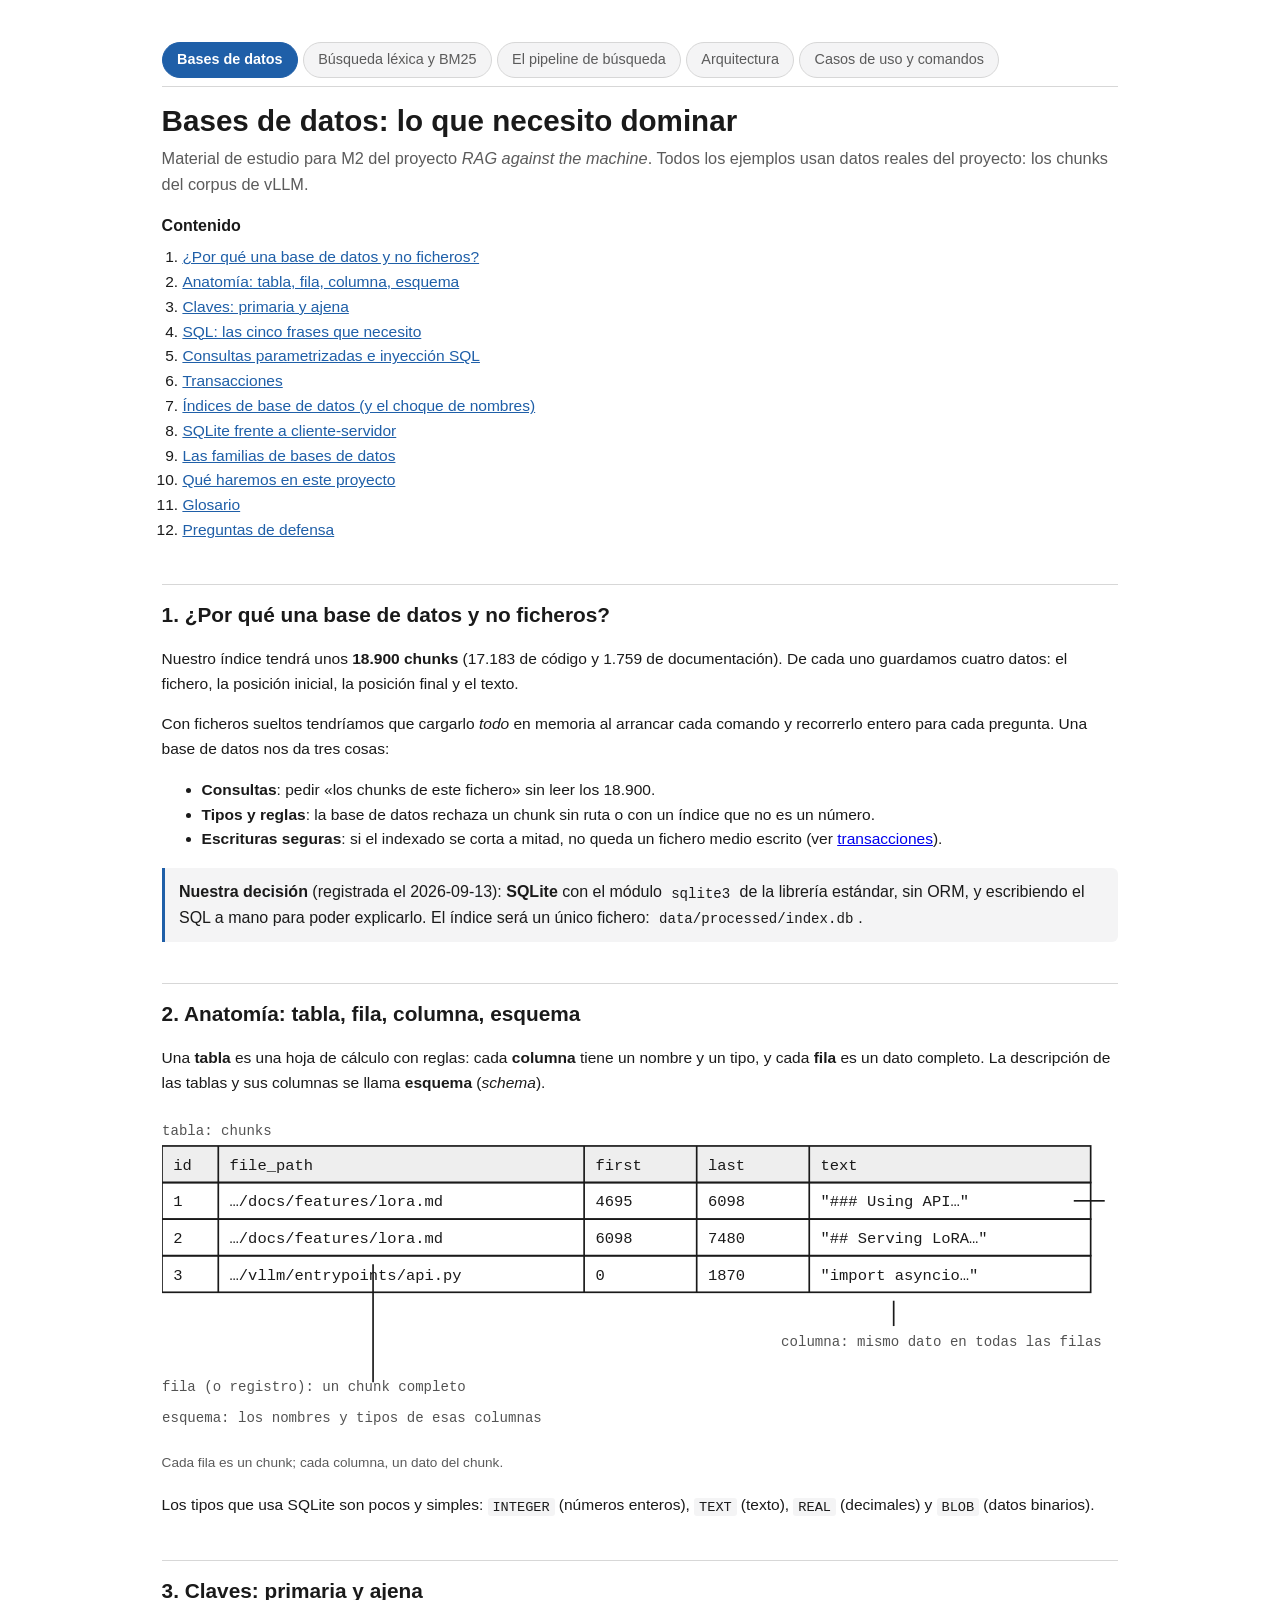
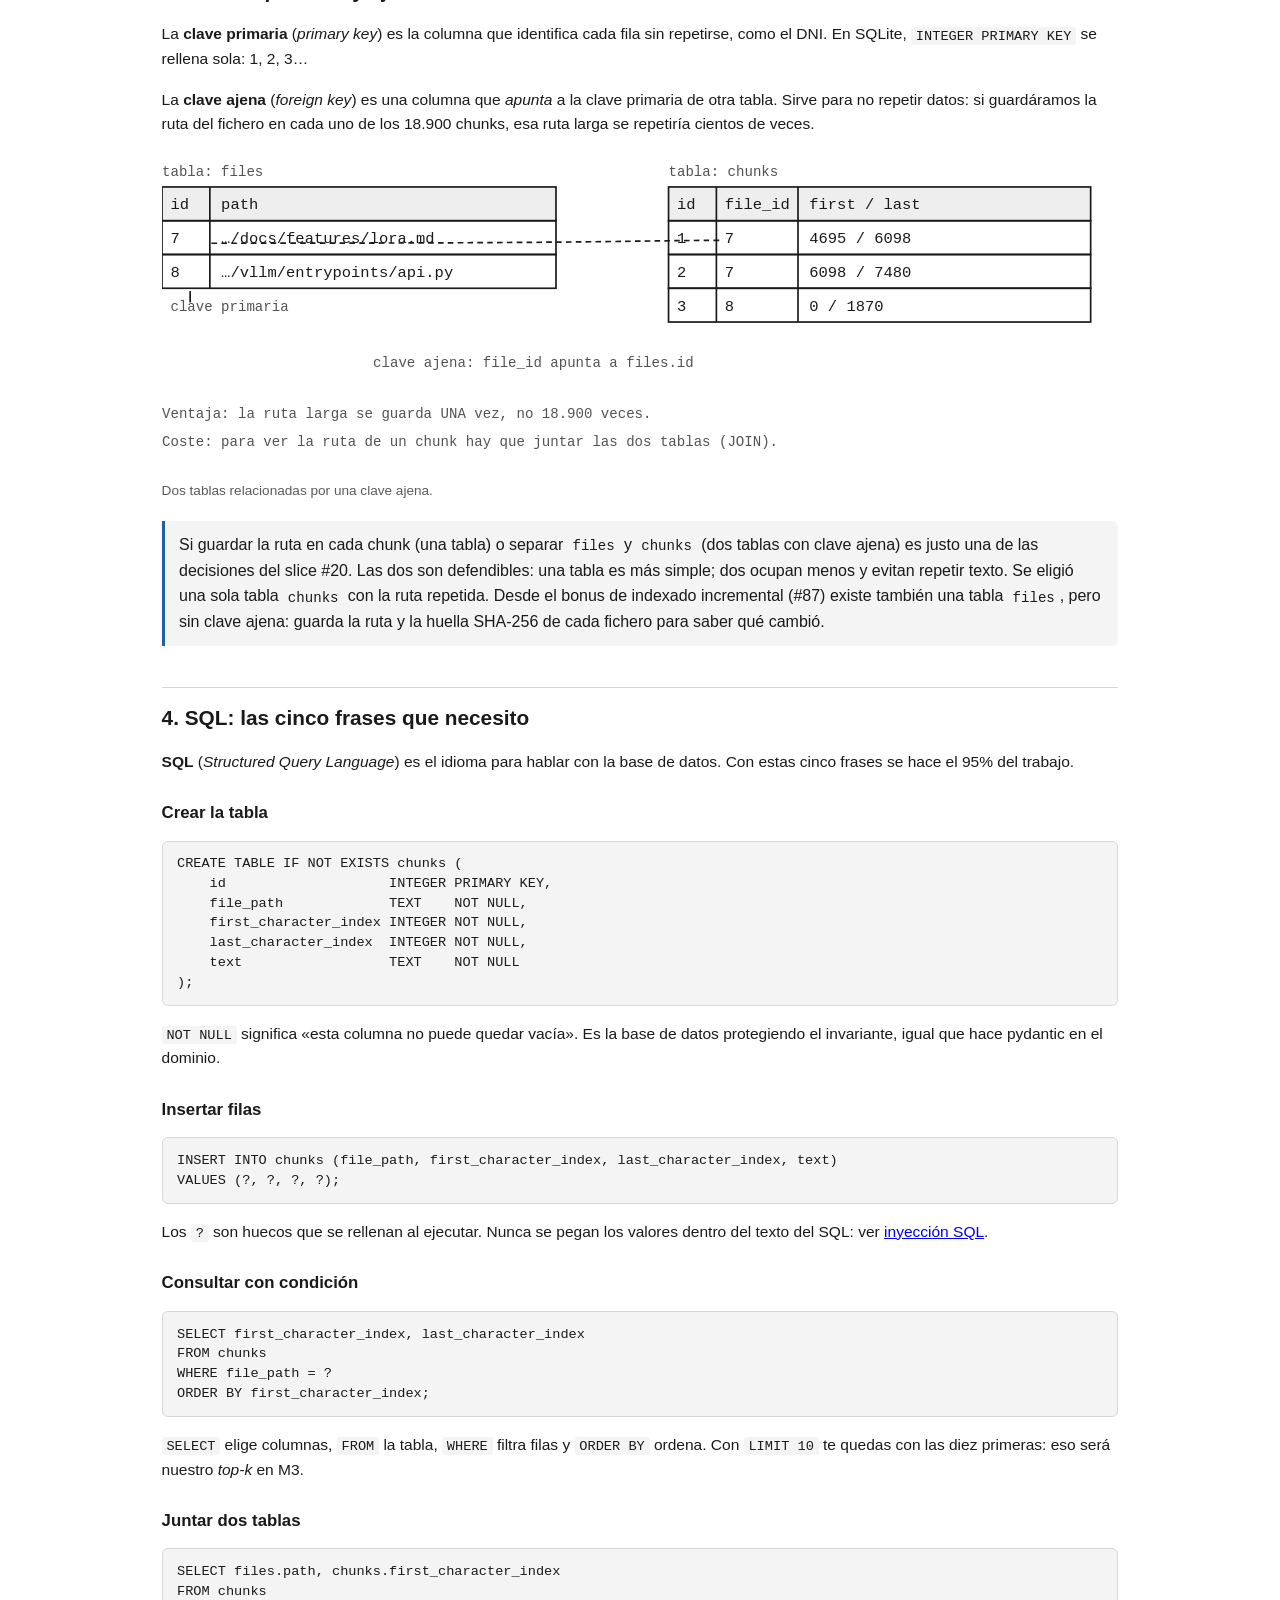
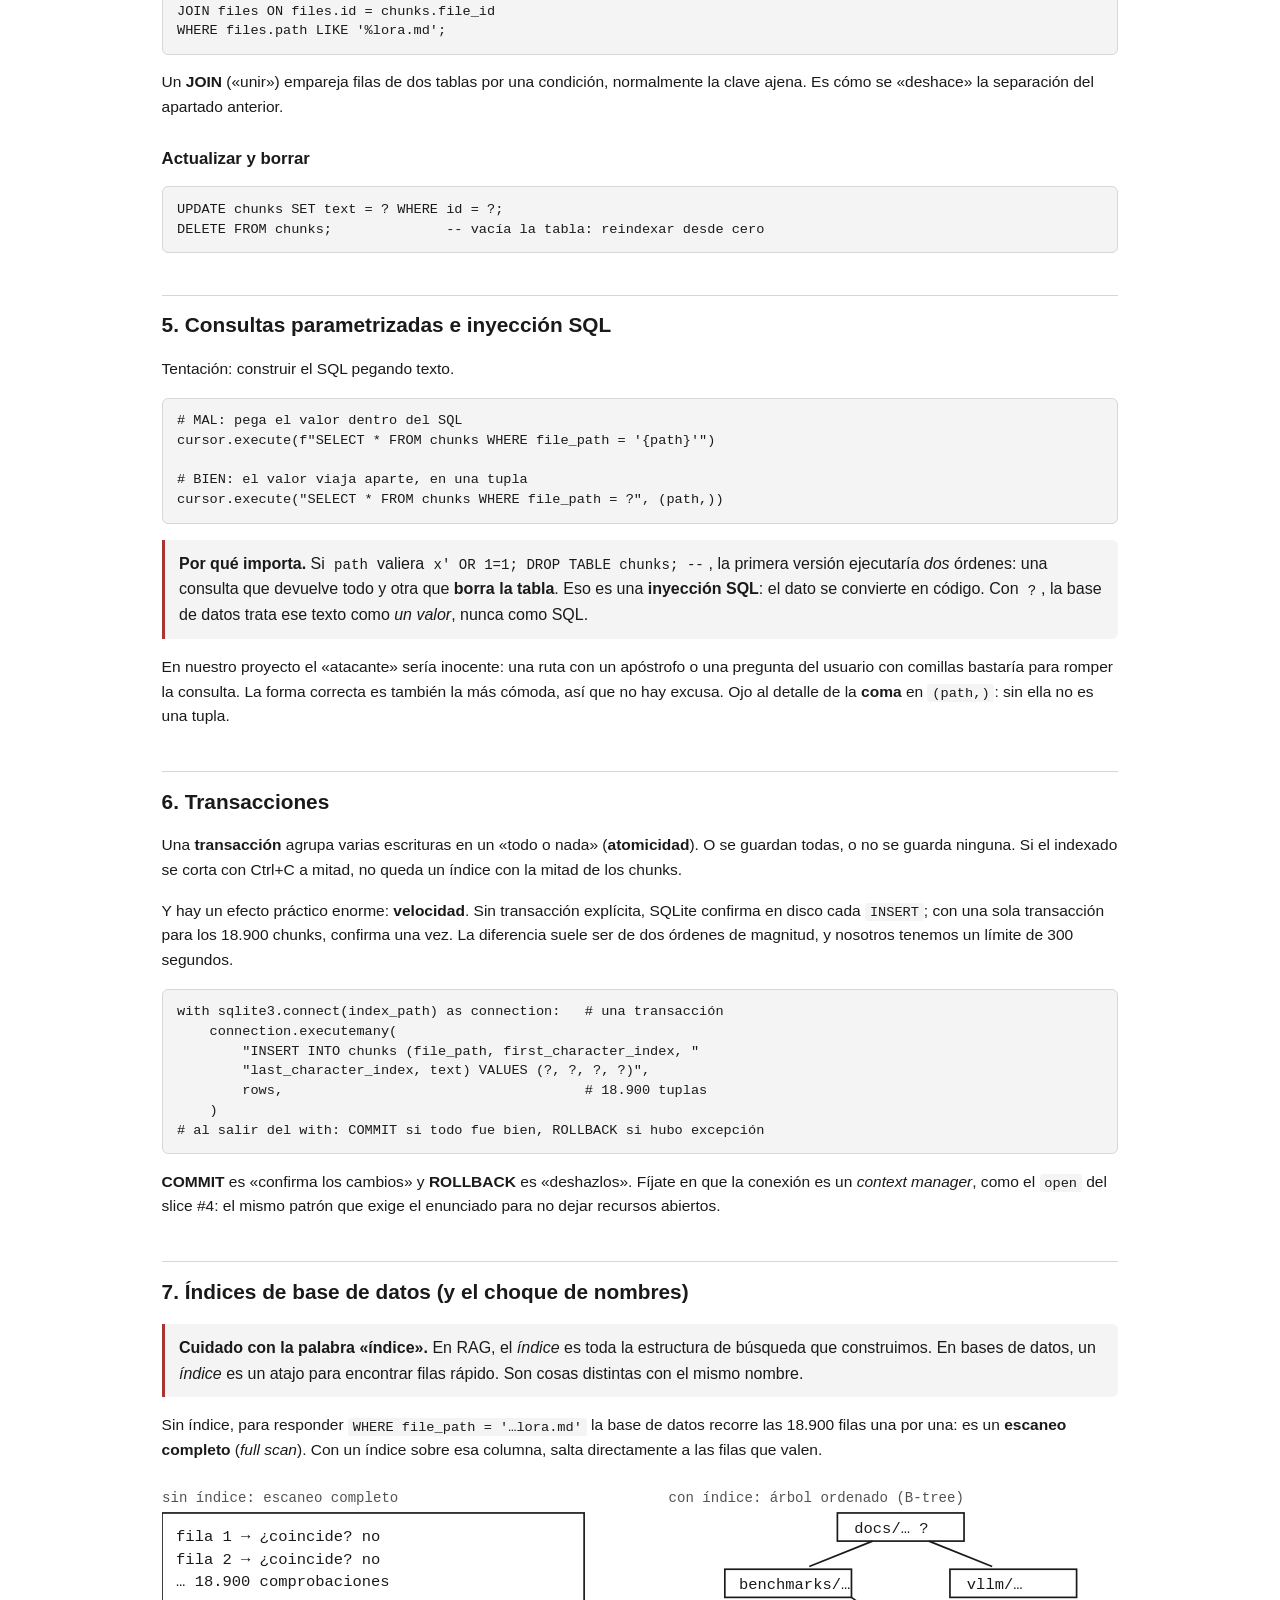
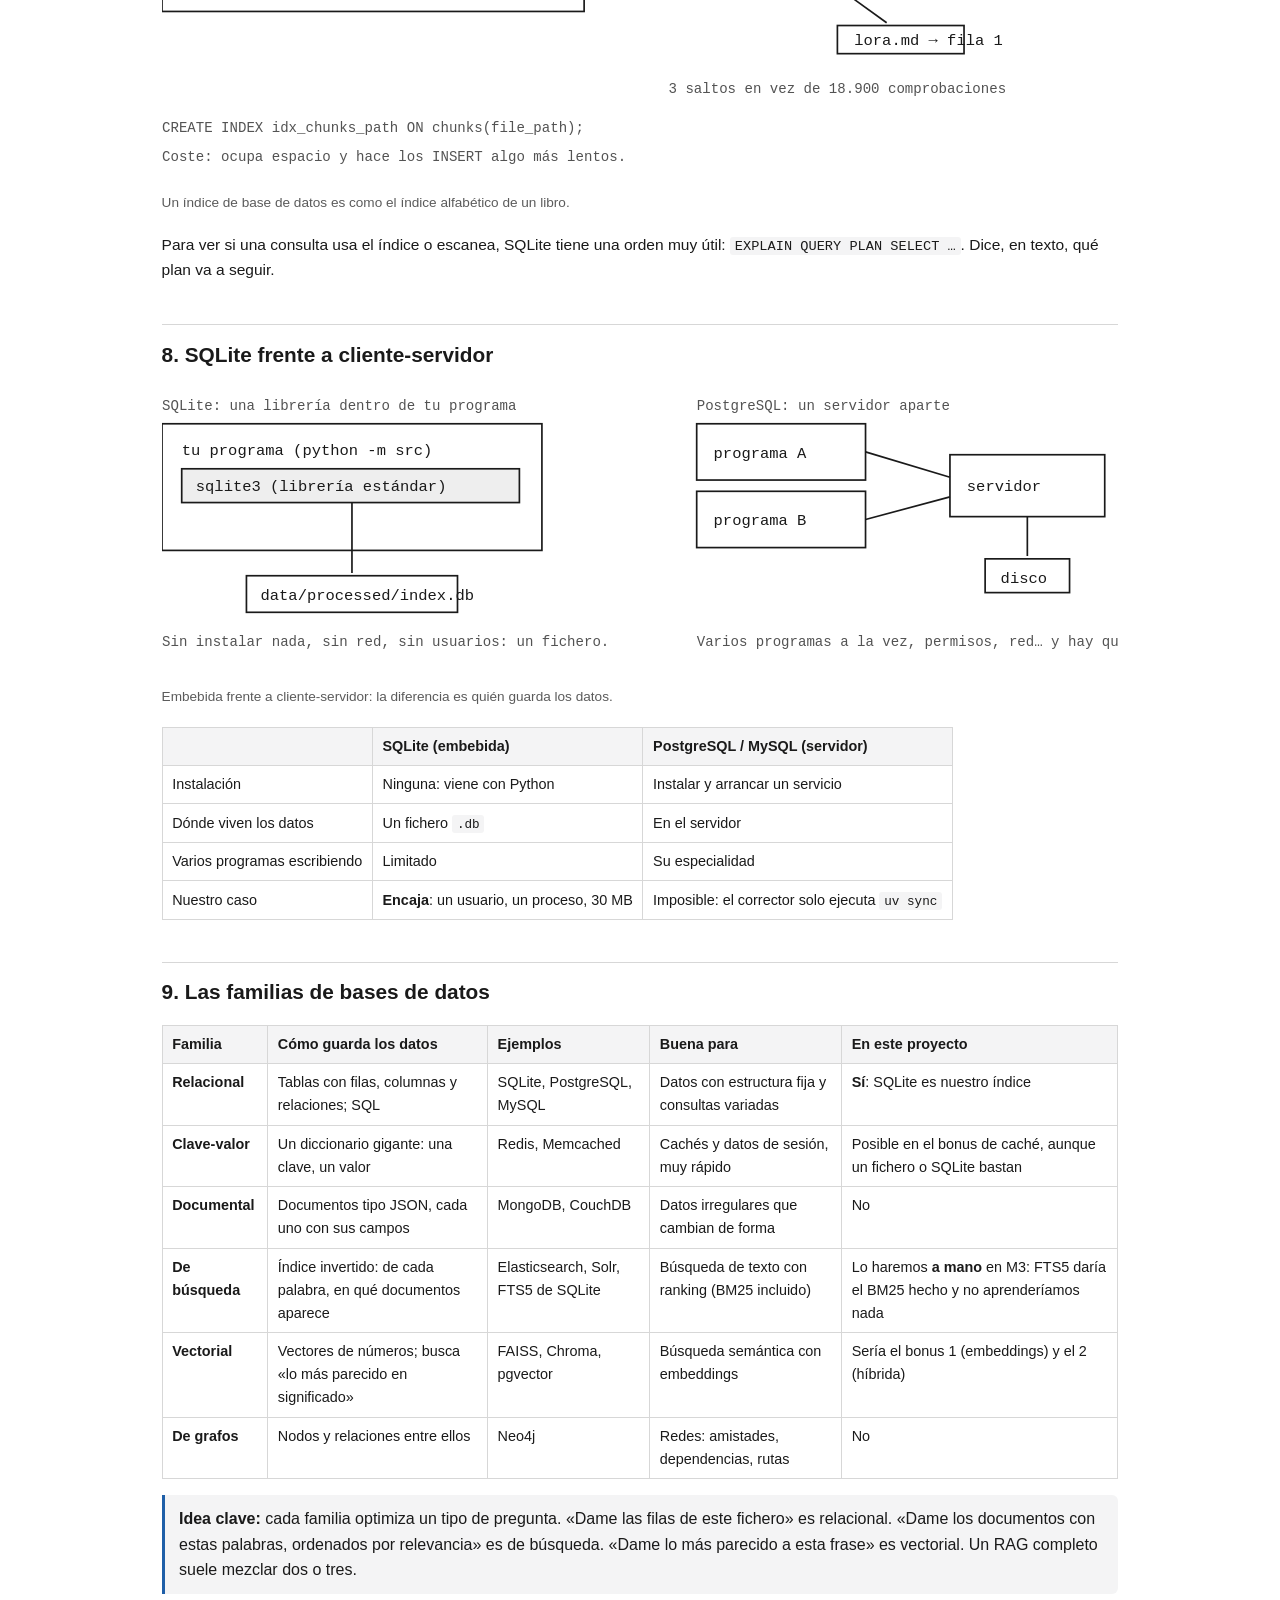
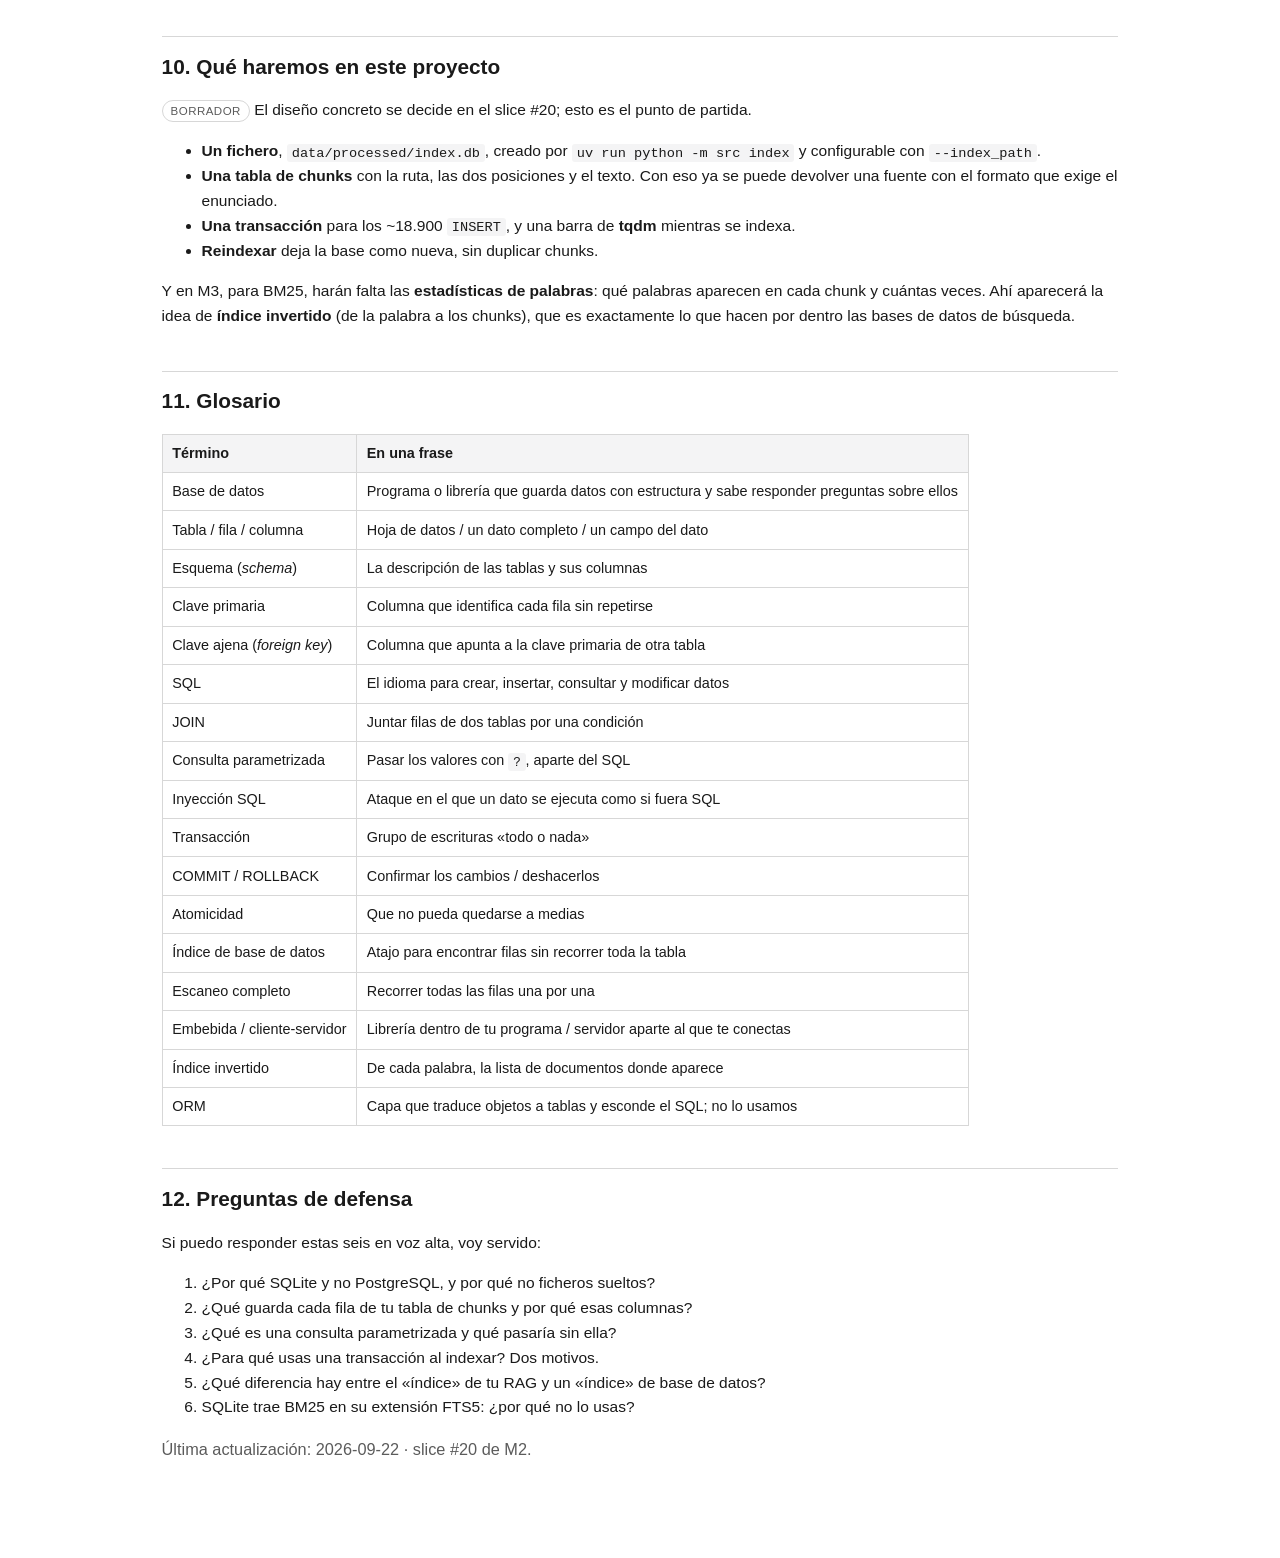
==== commit 7f5318c0: "docs(conceptos): mention the files table" ====
--- a/docs/conceptos/index.html
+++ b/docs/conceptos/index.html
@@ -251,6 +251,9 @@
 Si guardar la ruta en cada chunk (una tabla) o separar <code>files</code> y <code>chunks</code>
 (dos tablas con clave ajena) es justo una de las decisiones del slice #20. Las dos son
 defendibles: una tabla es más simple; dos ocupan menos y evitan repetir texto.
+Se eligió una sola tabla <code>chunks</code> con la ruta repetida. Desde el bonus de
+indexado incremental (#87) existe también una tabla <code>files</code>, pero sin clave
+ajena: guarda la ruta y la huella SHA-256 de cada fichero para saber qué cambió.
 </div>
 
 <h2 id="db-sql">4. SQL: las cinco frases que necesito</h2>
@@ -2074,7 +2077,10 @@
 
 <p><strong>Qué mide:</strong> el umbral de <strong>indexado ≤ 300 s</strong>.</p>
 <pre><code>Indexing: 100%|██████████| 1969/1969 [00:03&lt;00:00, 562.46file/s]
-Ingestion complete! Indices saved under data/processed/</code></pre>
+Ingestion complete! Indexed 18942 chunks under data/processed/</code></pre>
+<p>Es el formato de la captura del enunciado (VI.1): dice cuántos chunks y
+dónde. El paso a paso de VI.7.2 escribe «Indices saved under», con la misma
+información salvo el número; por eso elegimos la frase de la captura (#72).</p>
 <table>
 <tr><th>Dato real</th><th>Valor</th></tr>
 <tr><td>Ficheros indexados</td><td class="num">1.969</td></tr>
@@ -2286,8 +2292,11 @@
 <div class="warn">
 <strong>Límite conocido:</strong> si una fuente contiene su propia línea
 <code>Question: …</code>, el modelo se puede confundir (caso «John Doe», de
-<code>automatic_prefix_caching.py</code>). Lo ataca el issue #62: reglas en el
-mensaje <code>system</code> y fuentes entre etiquetas.
+<code>automatic_prefix_caching.py</code>). El issue #62 puso las reglas en el
+mensaje <code>system</code> y cada fuente entre etiquetas <code>&lt;source&gt;</code>.
+Medido: con <code>"What is your name?"</code> ya no habla de la edad de John Doe;
+ahora contesta <code>The name of the model is vLLM.</code>, que no se inventa a
+John Doe pero tampoco se niega como debería.
 </div>
 
 <h2 id="run-answer-dataset">8. <code>answer_dataset</code>: responder un fichero entero</h2>
@@ -2323,6 +2332,12 @@
 </table>
 <p>docs tarda más porque sus fuentes son texto largo: el prompt se llena más y
 el modelo tiene más que leer. El enunciado no pone límite de tiempo aquí.</p>
+<p><strong>Qué imprime</strong> (formato de VI.7.2, paso 4):</p>
+<pre><code>Answering: 100%|██████████| 100/100 [33:42&lt;00:00, 20.23s/question]
+Loaded 100 questions ... Processed 100 of 100 questions
+Saved student_search_results_and_answer to data/output/search_results_and_answer/UnansweredQuestions/dataset_docs_public.json</code></pre>
+<p>Los dos números coinciden siempre: si una sola pregunta falla, el comando
+termina con <code>ERROR:</code> antes de llegar a esta línea.</p>
 <p><strong>Qué devuelve</strong> (una entrada real del fichero de code):</p>
 <pre><code>"question": "What's the default value of min_stats_update_interval_ms in DPCoordinatorProc's __init__ method?",
 "retrieved_sources": [ {"file_path": "data/raw/vllm-0.10.1/vllm/v1/engine/coordinator.py", …}, … ],
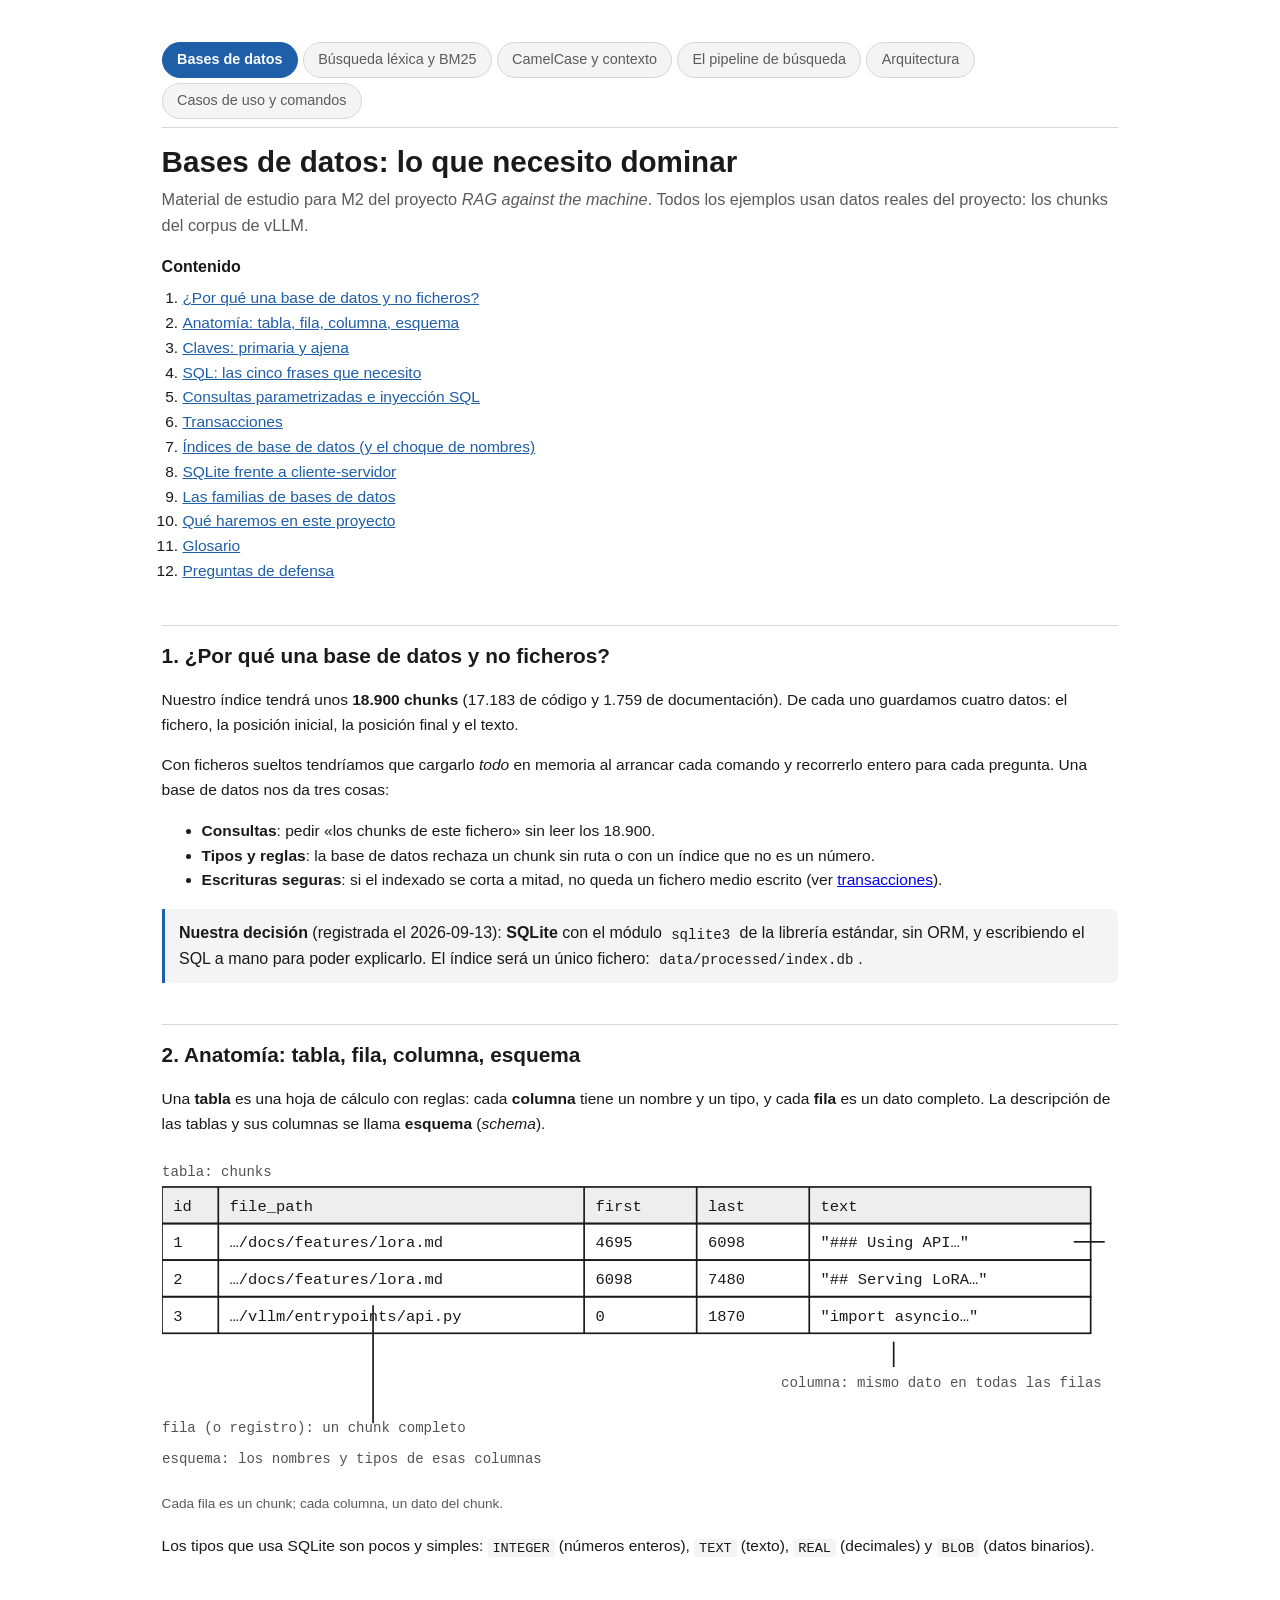
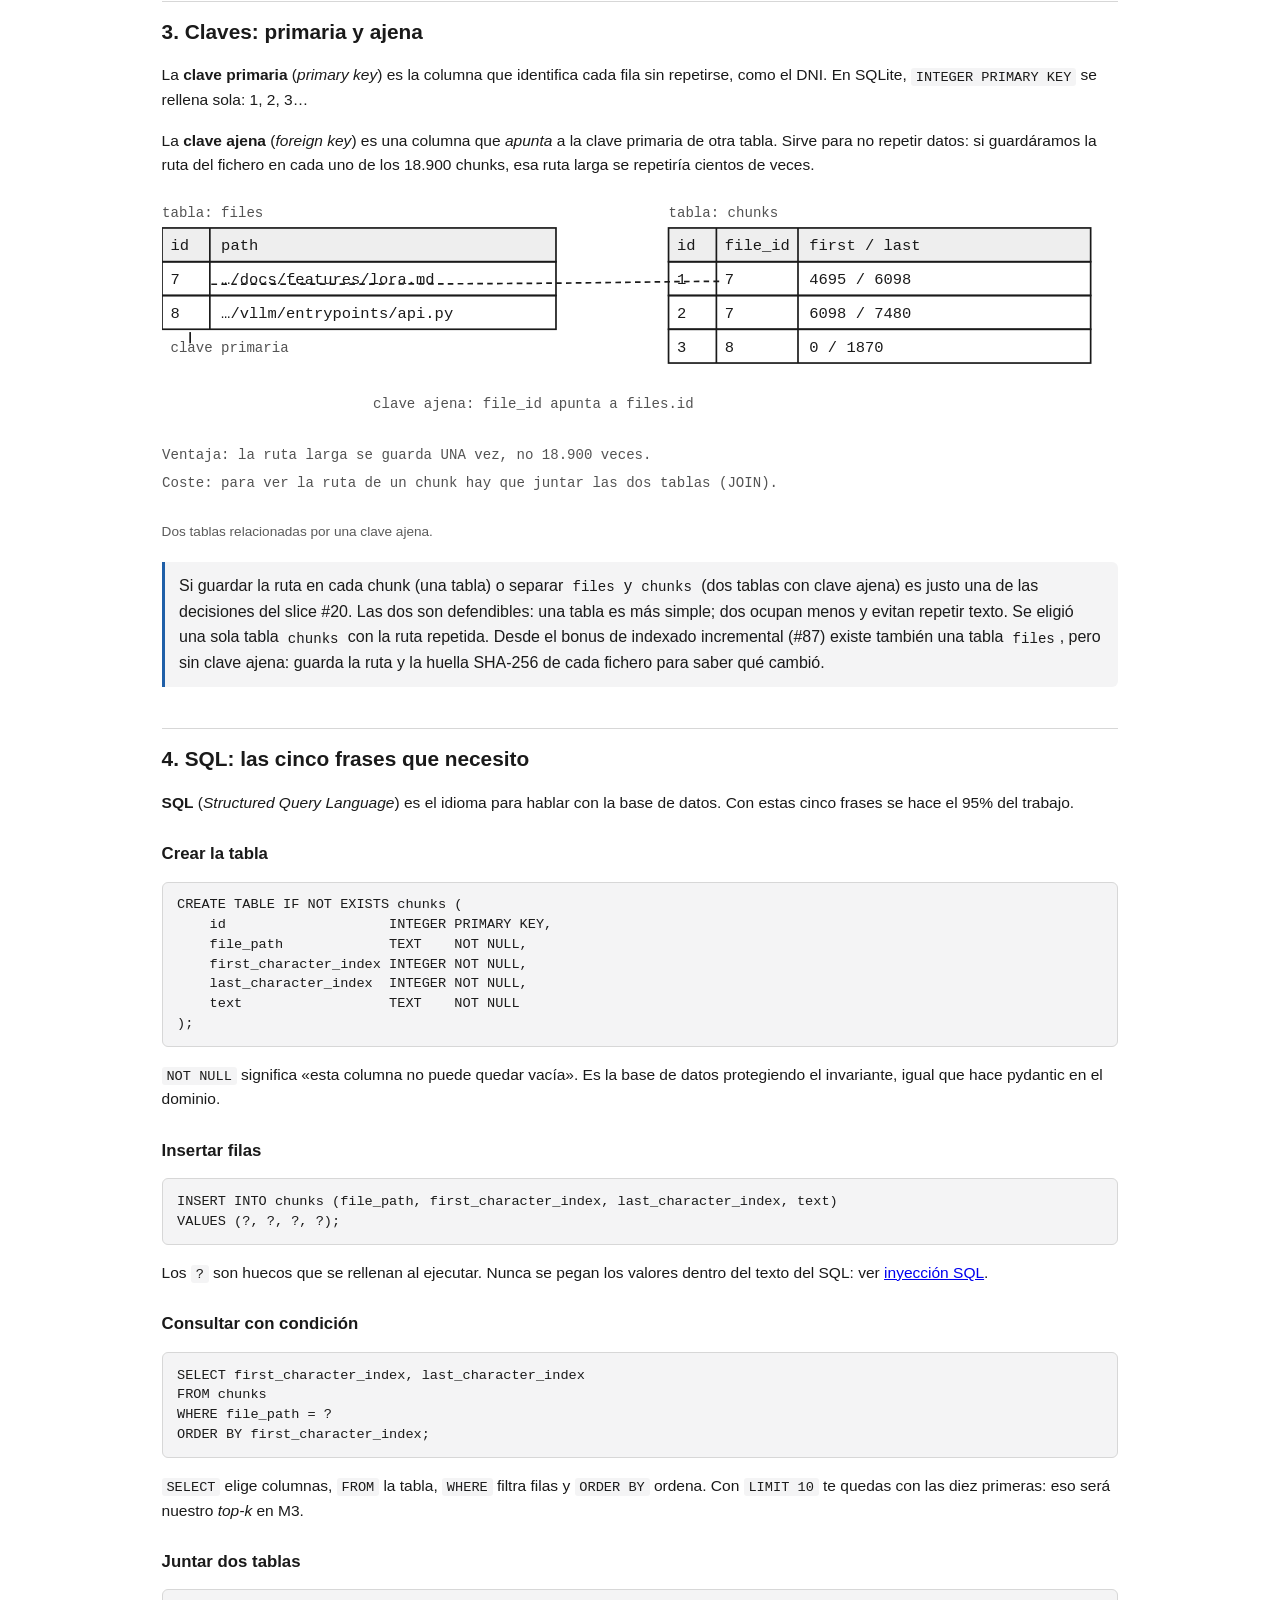
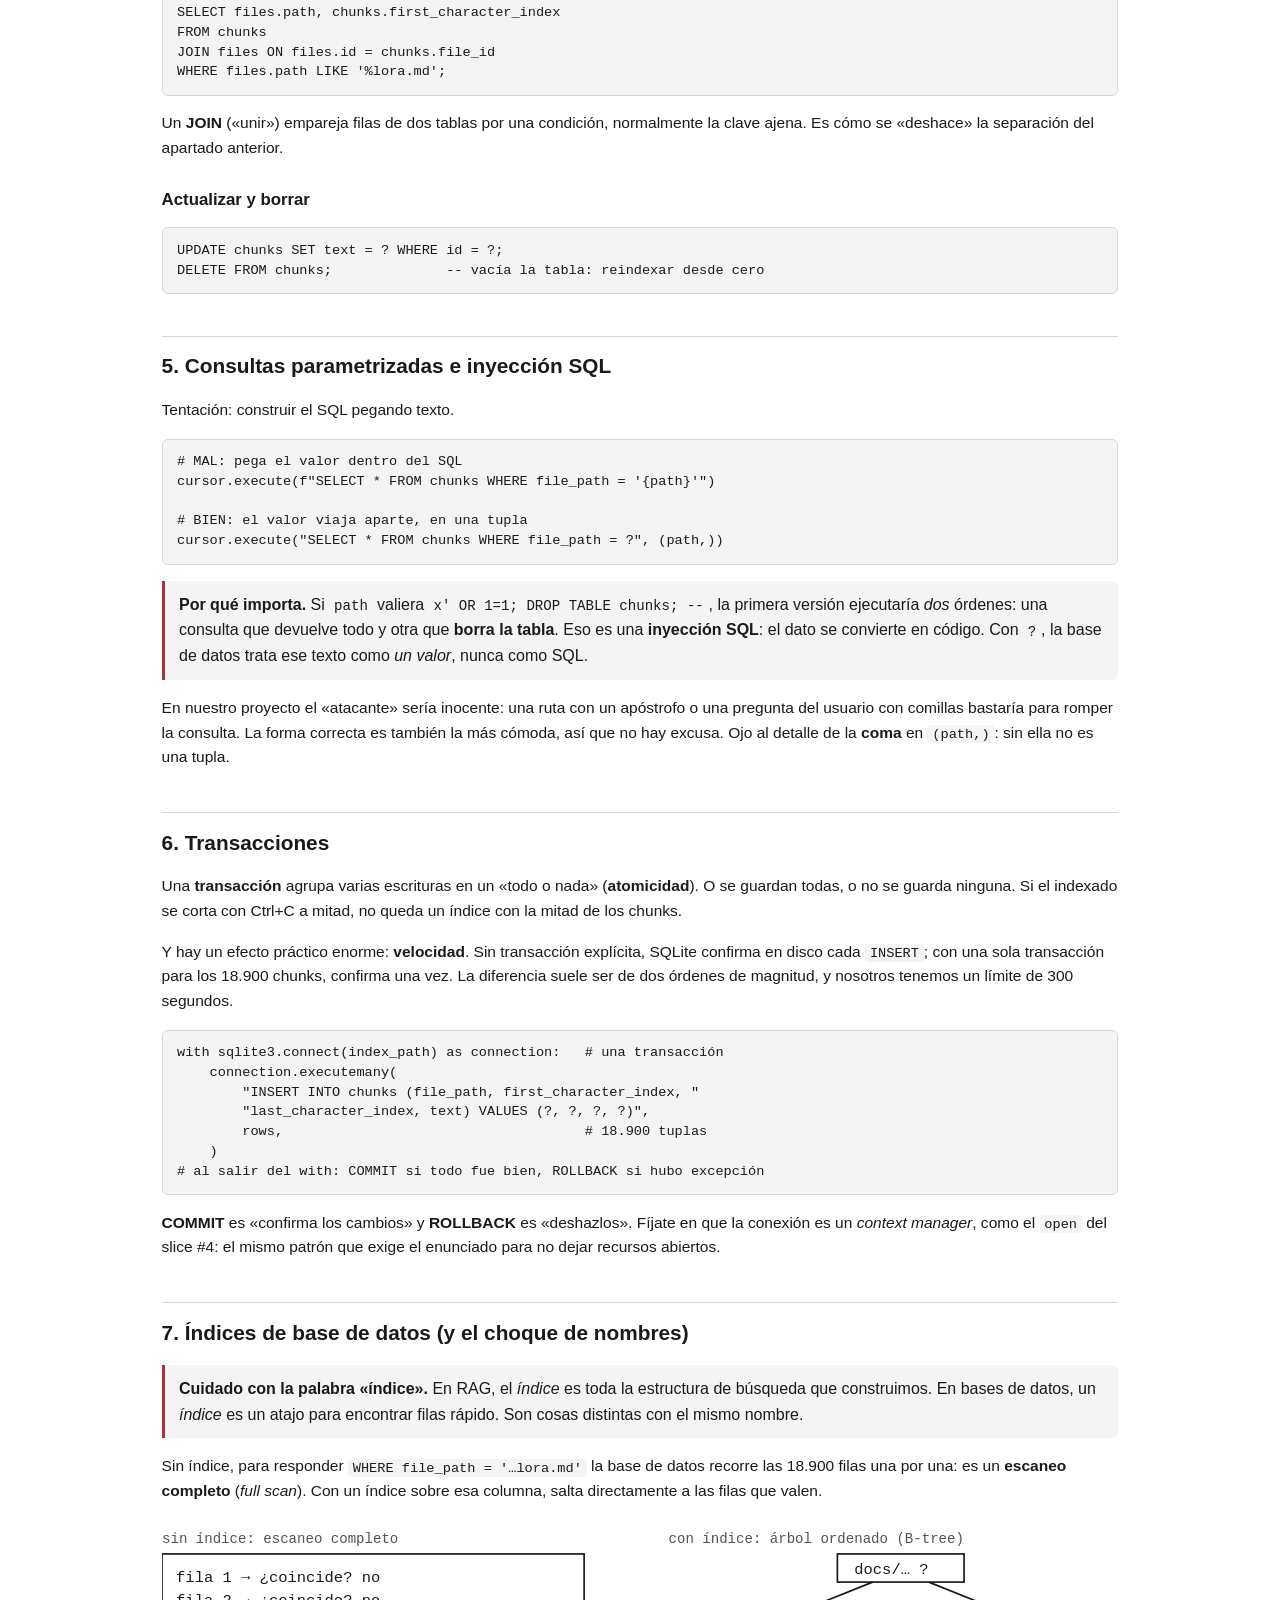
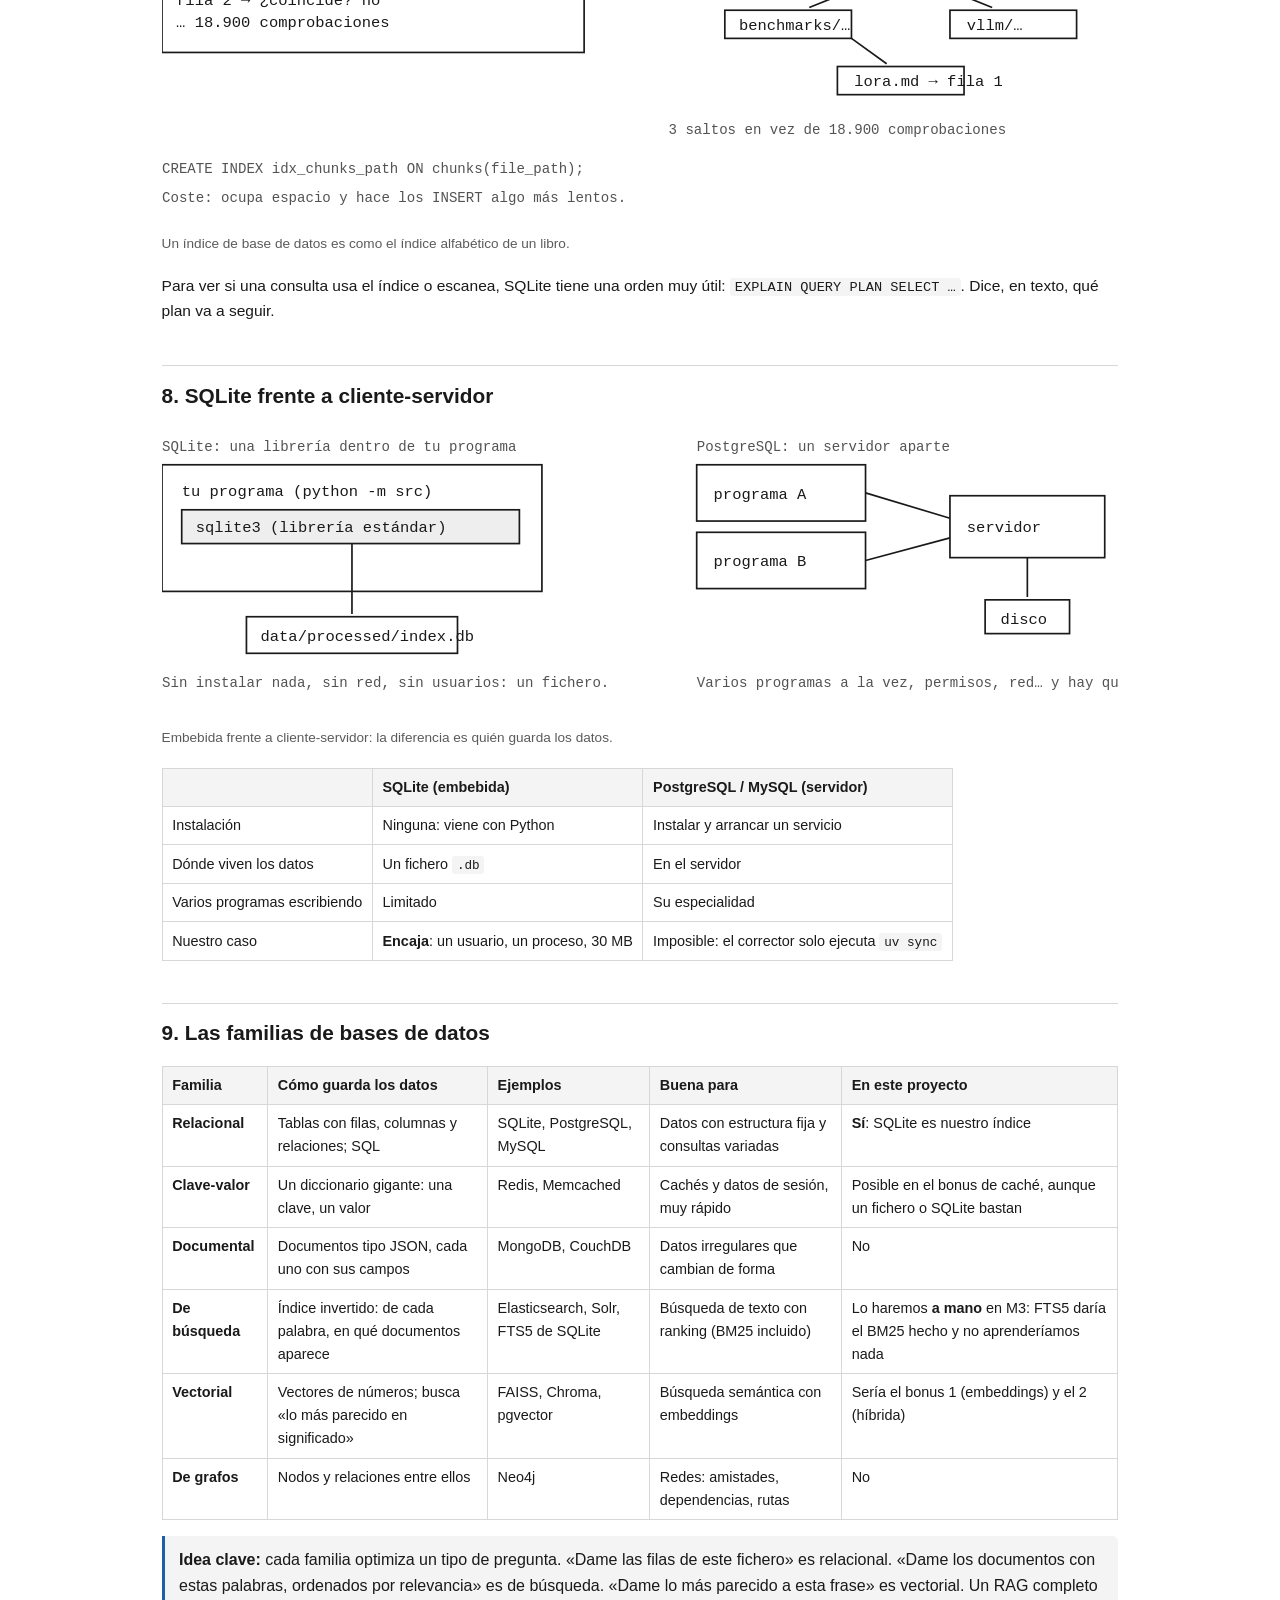
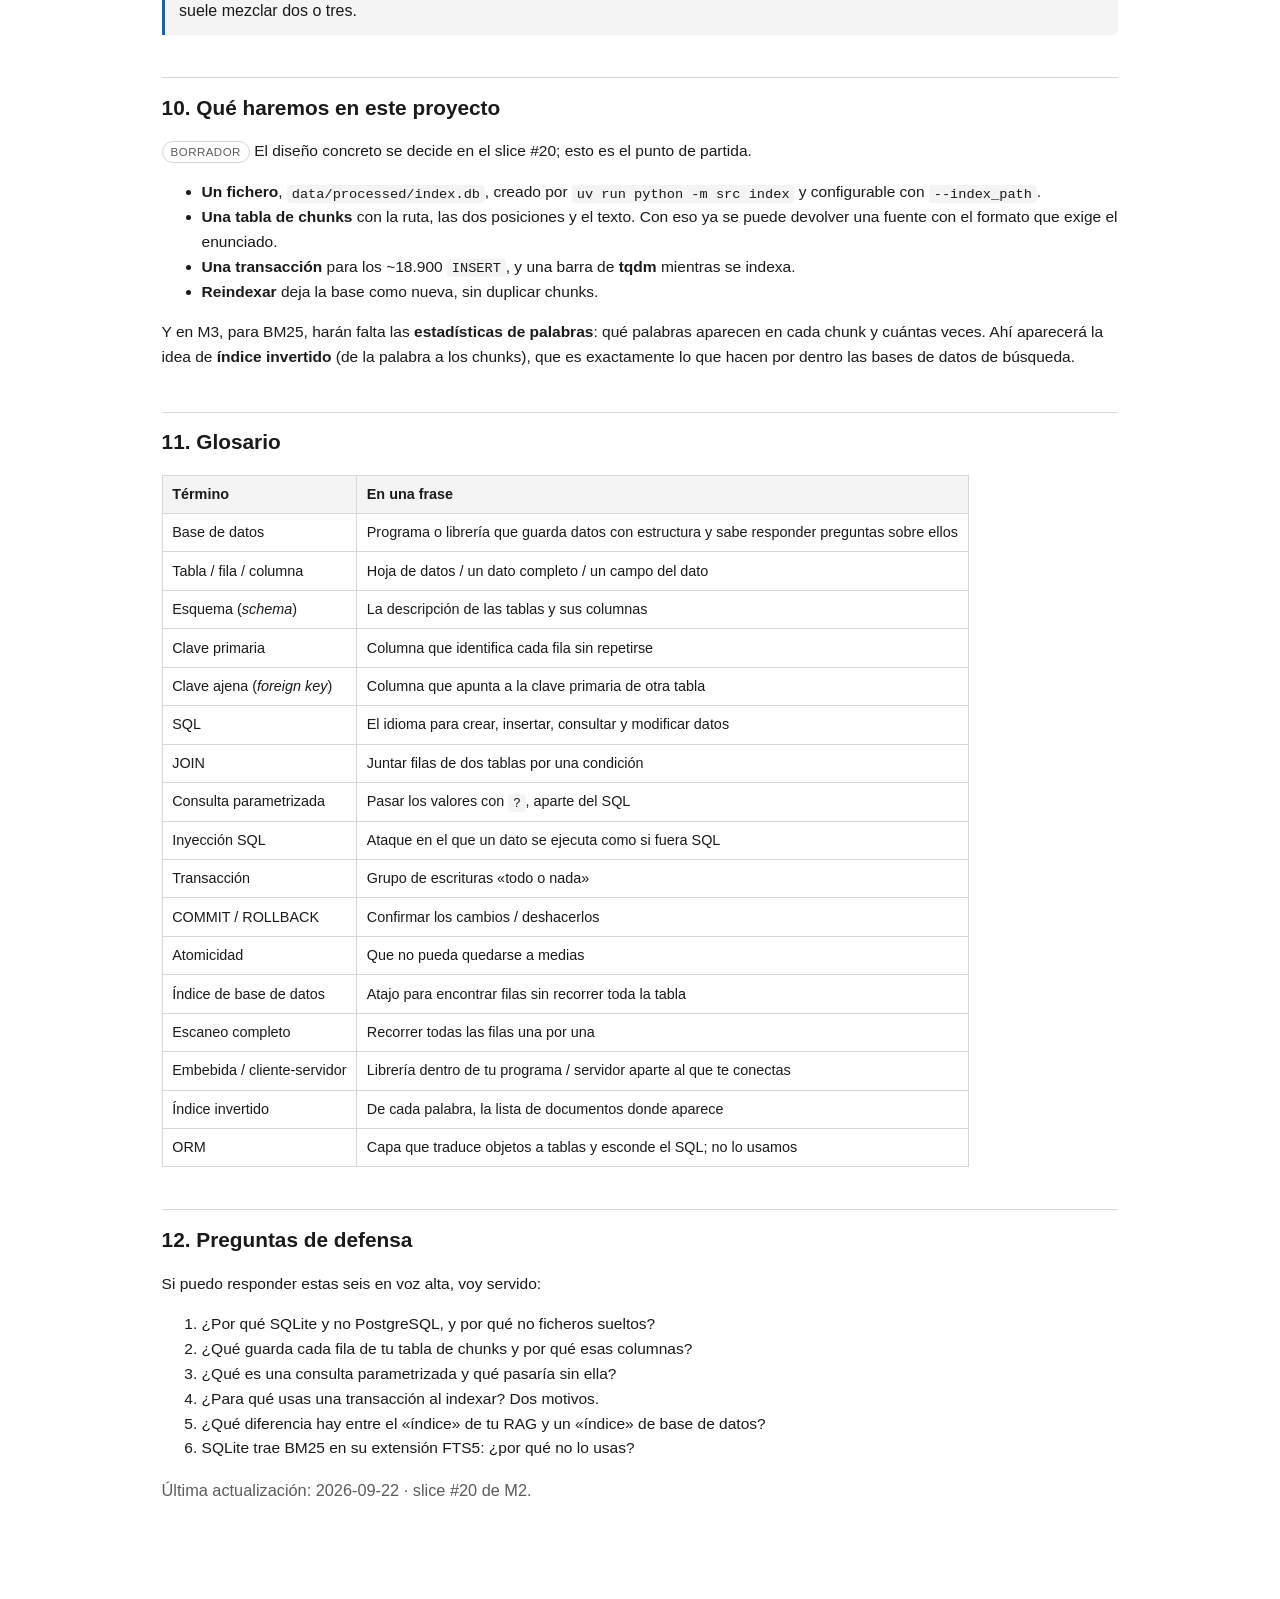
==== commit 596d5a7d: "docs(conceptos): add camelcase and context tab" ====
--- a/docs/conceptos/index.html
+++ b/docs/conceptos/index.html
@@ -98,6 +98,8 @@
           onclick="showTab('db')">Bases de datos</button>
   <button role="tab" id="tab-lex" aria-controls="panel-lex" aria-selected="false"
           onclick="showTab('lex')">Búsqueda léxica y BM25</button>
+  <button role="tab" id="tab-rec" aria-controls="panel-rec" aria-selected="false"
+          onclick="showTab('rec')">CamelCase y contexto</button>
   <button role="tab" id="tab-pipe" aria-controls="panel-pipe" aria-selected="false"
           onclick="showTab('pipe')">El pipeline de búsqueda</button>
   <button role="tab" id="tab-arq" aria-controls="panel-arq" aria-selected="false"
@@ -1328,6 +1330,132 @@
 <p class="lead">Última actualización: 2026-09-29 · slice #23 de M3.
 Datos medidos sobre <code>data/processed/index.db</code> (18.942 chunks) y
 <code>dataset_docs_public.json</code>.</p>
+</div>
+
+<div class="panel" id="panel-rec" role="tabpanel" aria-labelledby="tab-rec" hidden>
+<h1>CamelCase y contexto: subir el recall sin trampas</h1>
+<p class="lead">Material de estudio del plan de mejora de recall (bonus,
+slices #99, #101, #103 y #105). Todos los números están medidos con la
+moulinette sobre los datasets públicos y privados; las decisiones se tomaron
+con los públicos <em>antes</em> de mirar los privados.</p>
+
+<nav>
+  <strong>Contenido</strong>
+  <ol>
+    <li><a href="#rec-problema">El diagnóstico: buenos chunks, mal ordenados</a></li>
+    <li><a href="#rec-camel">CamelCase: partir <code>MolmoForCausalLM</code></a></li>
+    <li><a href="#rec-contexto">Contexto del chunk: clase, títulos y ruta</a></li>
+    <li><a href="#rec-ruta">Por qué la ruta (reversión del #45)</a></li>
+    <li><a href="#rec-numeros">Los números, paso a paso</a></li>
+    <li><a href="#rec-trampa">Por qué esto no es hacer trampa</a></li>
+    <li><a href="#rec-glosario">Glosario</a></li>
+    <li><a href="#rec-defensa">Preguntas de defensa</a></li>
+  </ol>
+</nav>
+
+<h2 id="rec-problema">1. El diagnóstico: buenos chunks, mal ordenados</h2>
+<p>Al clasificar los fallos a <strong>Recall@5</strong>, la mayoría no eran
+fuentes imposibles de encontrar: el chunk correcto estaba en el ranking, pero
+en los puestos 6 a 200. En code, 28 de 36 fallos; en docs, 13 de 17. El
+problema era el <strong>orden</strong>, no el tamaño del chunk.</p>
+<p>La causa en code: las preguntas nombran clases como <code>Molmo</code> o
+<code>DeepSeek</code>, pero el código las escribe pegadas
+(<code>MolmoForCausalLM</code>), y el tokenizador las dejaba como un solo
+token que nunca coincide con <code>molmo</code>. Y un chunk a mitad de una
+clase había perdido el nombre de la clase a la que pertenece.</p>
+
+<h2 id="rec-camel">2. CamelCase: partir <code>MolmoForCausalLM</code></h2>
+<p><strong>CamelCase</strong> = palabras pegadas con mayúscula inicial. Encima
+del corte por guion bajo que ya teníamos, ahora partimos también en los
+saltos de mayúscula. El token entero se conserva, y se añaden las partes:</p>
+<div class="formula">MolmoForCausalLM → molmoforcausallm, molmo, for, causal, lm</div>
+<div class="note"><p><strong>Los dígitos no parten un token.</strong>
+<code>int8</code> y <code>fp8</code> siguen enteros (son nombres de técnicas,
+decisión del 2026-09-29). Solo parten los cambios de mayúscula/minúscula, no
+la frontera letra-dígito.</p></div>
+
+<h2 id="rec-contexto">3. Contexto del chunk: clase, títulos y ruta</h2>
+<p>Cada chunk se guarda con un <strong>contexto</strong>: unas palabras extra
+que la búsqueda tokeniza junto al texto, pero que <strong>nunca</strong> se
+devuelven como fuente (el rango y el texto del chunk no cambian, así que la
+IoU no se toca). El contexto es:</p>
+<table>
+<tr><th>Tipo de fichero</th><th>Contexto</th><th>Ejemplo</th></tr>
+<tr><td>Python (<code>.py</code>)</td><td>el nombre de la clase o función que contiene el chunk</td><td><code>MolmoForCausalLM</code></td></tr>
+<tr><td>Markdown/texto</td><td>la ruta de títulos abiertos sobre el chunk</td><td><code># Quantization ## Supported hardware</code></td></tr>
+<tr><td>todos</td><td>la ruta del fichero</td><td><code>vllm/.../molmo.py</code> → <code>molmo</code>, <code>models</code>…</td></tr>
+</table>
+<p>Es como darle a un trozo arrancado de un libro el pasillo, la estantería y
+el capítulo de donde salió. La lógica vive en <code>src/domain/chunking.py</code>,
+cubierta por la versión de código del #97, así que cambiarla invalida las
+cachés.</p>
+
+<h2 id="rec-ruta">4. Por qué la ruta (reversión del #45)</h2>
+<p>En M4 (slice #45) ya probamos meter la ruta y lo <strong>descartamos</strong>:
+sola, bajaba docs de 0,830 a 0,820. Pero encima de CamelCase y del contexto de
+clase y títulos, la ruta ya no baja docs (se queda en 0,840) y sube mucho
+code. El prefijo común <code>data/raw/vllm-0.10.1/</code> está en todos los
+chunks, así que su IDF es casi cero y no estorba.</p>
+<div class="ok"><p>Lección de defensa: una decisión se revisa cuando cambia su
+premisa, no se mantiene por costumbre. El #45 se rechazó con un pipeline; con
+otro, se acepta, y los dos momentos están medidos.</p></div>
+
+<h2 id="rec-numeros">5. Los números, paso a paso</h2>
+<p>Recall@5, una pieza cada vez (índice real, moulinette, <code>--k 10</code>):</p>
+<table>
+<tr><th>Cambio</th><th>docs público</th><th>code público</th><th>docs privado</th><th>code privado</th></tr>
+<tr><td>Línea base (BM25)</td><td>0,830</td><td>0,636</td><td>0,780 ✗</td><td>0,570</td></tr>
+<tr><td>+ CamelCase</td><td>0,840</td><td>0,707</td><td>—</td><td>0,640</td></tr>
+<tr><td>+ contexto de Python</td><td>0,830</td><td>0,768</td><td>—</td><td>0,730</td></tr>
+<tr><td>+ títulos de Markdown</td><td>0,840</td><td>0,768</td><td>0,820 ✓</td><td>0,730</td></tr>
+<tr><td>+ ruta del fichero</td><td><strong>0,840</strong></td><td><strong>0,828</strong></td><td><strong>0,830 ✓</strong></td><td><strong>0,800</strong></td></tr>
+</table>
+<p>Y lo más importante, el saldo de preguntas que <em>entran</em> y
+<em>salen</em> del top 5 con todo junto: en code <strong>entran 23 y no sale
+ninguna</strong>; en docs entran 8 y salen 3. La mejora de code es sólida, no
+suerte.</p>
+
+<h2 id="rec-trampa">6. Por qué esto no es hacer trampa</h2>
+<ul>
+  <li>Cada pieza se decidió con un <strong>motivo</strong> antes de medir, no
+      probando variantes hasta que subiera el número.</li>
+  <li>Las decisiones se tomaron con los <strong>públicos</strong>; los
+      privados solo se miraron una vez, como confirmación.</li>
+  <li>No se tocaron <code>k1</code>, <code>b</code>, el tamaño de chunk ni los
+      pesos de la fusión: ajustar esos contra las respuestas conocidas es
+      justo lo prohibido.</li>
+  <li>Se descartó una variante medida (cortar clases grandes por métodos,
+      code 0,485 → 0,465): el criterio es no empeorar el umbral en ningún
+      dataset.</li>
+</ul>
+
+<h2 id="rec-glosario">7. Glosario</h2>
+<table>
+<tr><th>Término</th><th>Una frase</th></tr>
+<tr><td><strong>CamelCase</strong></td><td>Palabras pegadas con mayúscula inicial: <code>DeepSeekModel</code>.</td></tr>
+<tr><td><strong>Contexto</strong> del chunk</td><td>Palabras extra (clase, títulos, ruta) que se indexan con el chunk pero no se devuelven como fuente.</td></tr>
+<tr><td><strong>Breadcrumb</strong> (miga de pan)</td><td>La ruta de títulos abiertos sobre un chunk, de fuera hacia dentro.</td></tr>
+<tr><td><strong>Entran/salen</strong> (<em>churn</em>)</td><td>Cuántas preguntas gana y cuántas pierde un cambio, no solo el saldo neto.</td></tr>
+<tr><td><strong>Sobreajuste</strong> (<em>overfitting</em>)</td><td>Mejora que solo vale para los datos con que se probó y se cae con otros.</td></tr>
+</table>
+
+<h2 id="rec-defensa">8. Preguntas de defensa</h2>
+<ol>
+  <li>¿Por qué <code>int8</code> no se parte y <code>MolmoForCausalLM</code>
+      sí? ¿Qué regla separa un caso del otro?</li>
+  <li>¿Qué es el contexto de un chunk y por qué no aparece nunca como fuente
+      devuelta? ¿Qué pasaría con la IoU si apareciera?</li>
+  <li>¿Dónde vive la lógica del contexto y por qué ahí? Relaciónalo con las
+      cachés del #97.</li>
+  <li>El #45 rechazó la ruta y ahora la usamos: ¿es una contradicción?
+      Justifícalo con los dos números.</li>
+  <li>¿Por qué miras «entran/salen» y no solo el Recall@5 neto?</li>
+  <li>¿Por qué estas mejoras no son ajustar contra los datasets públicos?</li>
+</ol>
+
+<p class="lead">Última actualización: 2026-11-04 · slices #99, #101, #103 y
+#105 del bonus. Números medidos sobre <code>index.db</code> real (18.941
+chunks) y los datasets públicos y privados con la moulinette.</p>
 </div>
 
 <div class="panel" id="panel-pipe" role="tabpanel" aria-labelledby="tab-pipe" hidden>
@@ -1789,7 +1917,7 @@
 <p>Prueba ejecutada con un puerto <code>Aparato</code> de tres métodos y clases
 que solo tienen uno:</p>
 <table>
-<tr><th>Caso</th><th>Python al ejecutar</th><th>mypy (<code>make lint</code>)</th></tr>
+<tr><th>Caso</th><th>Python al ejecutar</th><th>mypy (gate de tipos)</th></tr>
 <tr><td>Sin herencia, 1 de 3 métodos</td>
     <td>Funciona hasta que llamas al que falta</td>
     <td>❌ <code>"SoloEnciende" is missing following "Aparato" protocol members: apagar, limpiar</code></td></tr>
@@ -2371,15 +2499,20 @@
     --save_directory data/output/search_results_and_answer/UnansweredQuestions</code></pre>
 <p>Para code, cambia <code>docs</code> por <code>code</code> en las rutas.</p>
 
-<h2 id="run-make">10. Las reglas del <code>Makefile</code></h2>
-<table>
-<tr><th>Regla</th><th>Qué ejecuta</th><th>Para qué</th></tr>
-<tr><td><code>make install</code></td><td><code>uv sync</code></td><td>instalar las dependencias</td></tr>
-<tr><td><code>make run ARGS="search 'What is vLLM?' --k 5"</code></td><td><code>uv run python -m src $(ARGS)</code></td><td>cualquier comando de la CLI</td></tr>
-<tr><td><code>make debug ARGS="…"</code></td><td>lo mismo bajo <code>pdb</code></td><td>depurar paso a paso</td></tr>
-<tr><td><code>make lint</code></td><td><code>flake8 .</code> + <code>mypy .</code> con los flags del enunciado</td><td>estilo y tipos (gate)</td></tr>
-<tr><td><code>make test</code></td><td><code>pytest</code></td><td>todos los tests (gate)</td></tr>
-<tr><td><code>make clean</code></td><td>borra <code>__pycache__</code> y cachés</td><td>dejar el árbol limpio</td></tr>
+<h2 id="run-make">10. Instalar, estilo y tests (comandos crudos)</h2>
+<div class="note"><p>El <code>Makefile</code> se está retocando, así que de
+momento todo va con el comando directo. Cuando esté listo volverán los atajos
+<code>make</code> (<code>make install</code>, <code>make lint</code>, …) como
+una capa encima de estos mismos comandos.</p></div>
+<table>
+<tr><th>Tarea</th><th>Comando directo</th></tr>
+<tr><td>Instalar dependencias</td><td><code>uv sync</code></td></tr>
+<tr><td>Estilo (gate)</td><td><code>uv run flake8 .</code></td></tr>
+<tr><td>Tipos (gate)</td><td><code>uv run mypy . --warn-return-any --warn-unused-ignores --ignore-missing-imports --disallow-untyped-defs --check-untyped-defs</code></td></tr>
+<tr><td>Tests rápidos (gate)</td><td><code>uv run pytest -m "not slow"</code></td></tr>
+<tr><td>Todos los tests</td><td><code>uv run pytest</code></td></tr>
+<tr><td>Depurar un comando</td><td><code>uv run python -m pdb -m src &lt;comando&gt;</code></td></tr>
+<tr><td>Limpiar cachés</td><td><code>rm -rf .mypy_cache .pytest_cache</code></td></tr>
 </table>
 
 <h2 id="run-glosario">11. Glosario</h2>
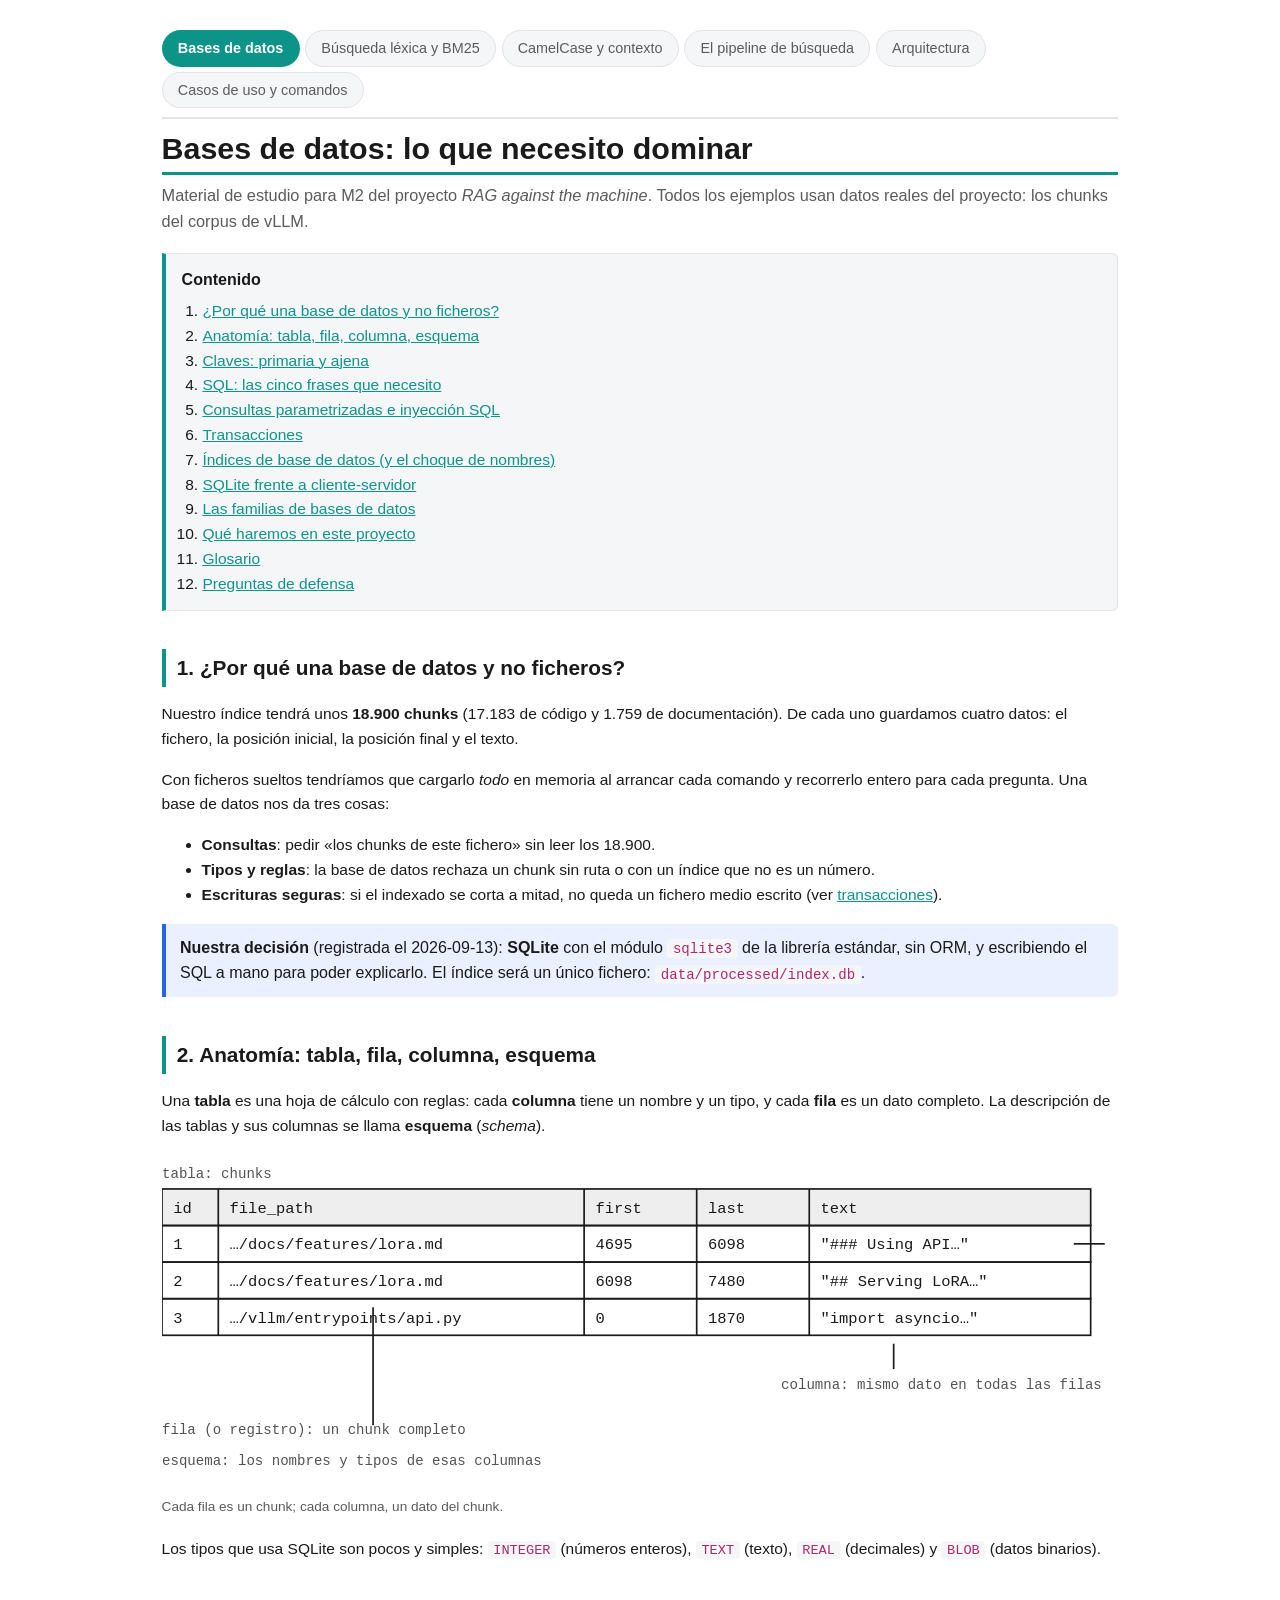
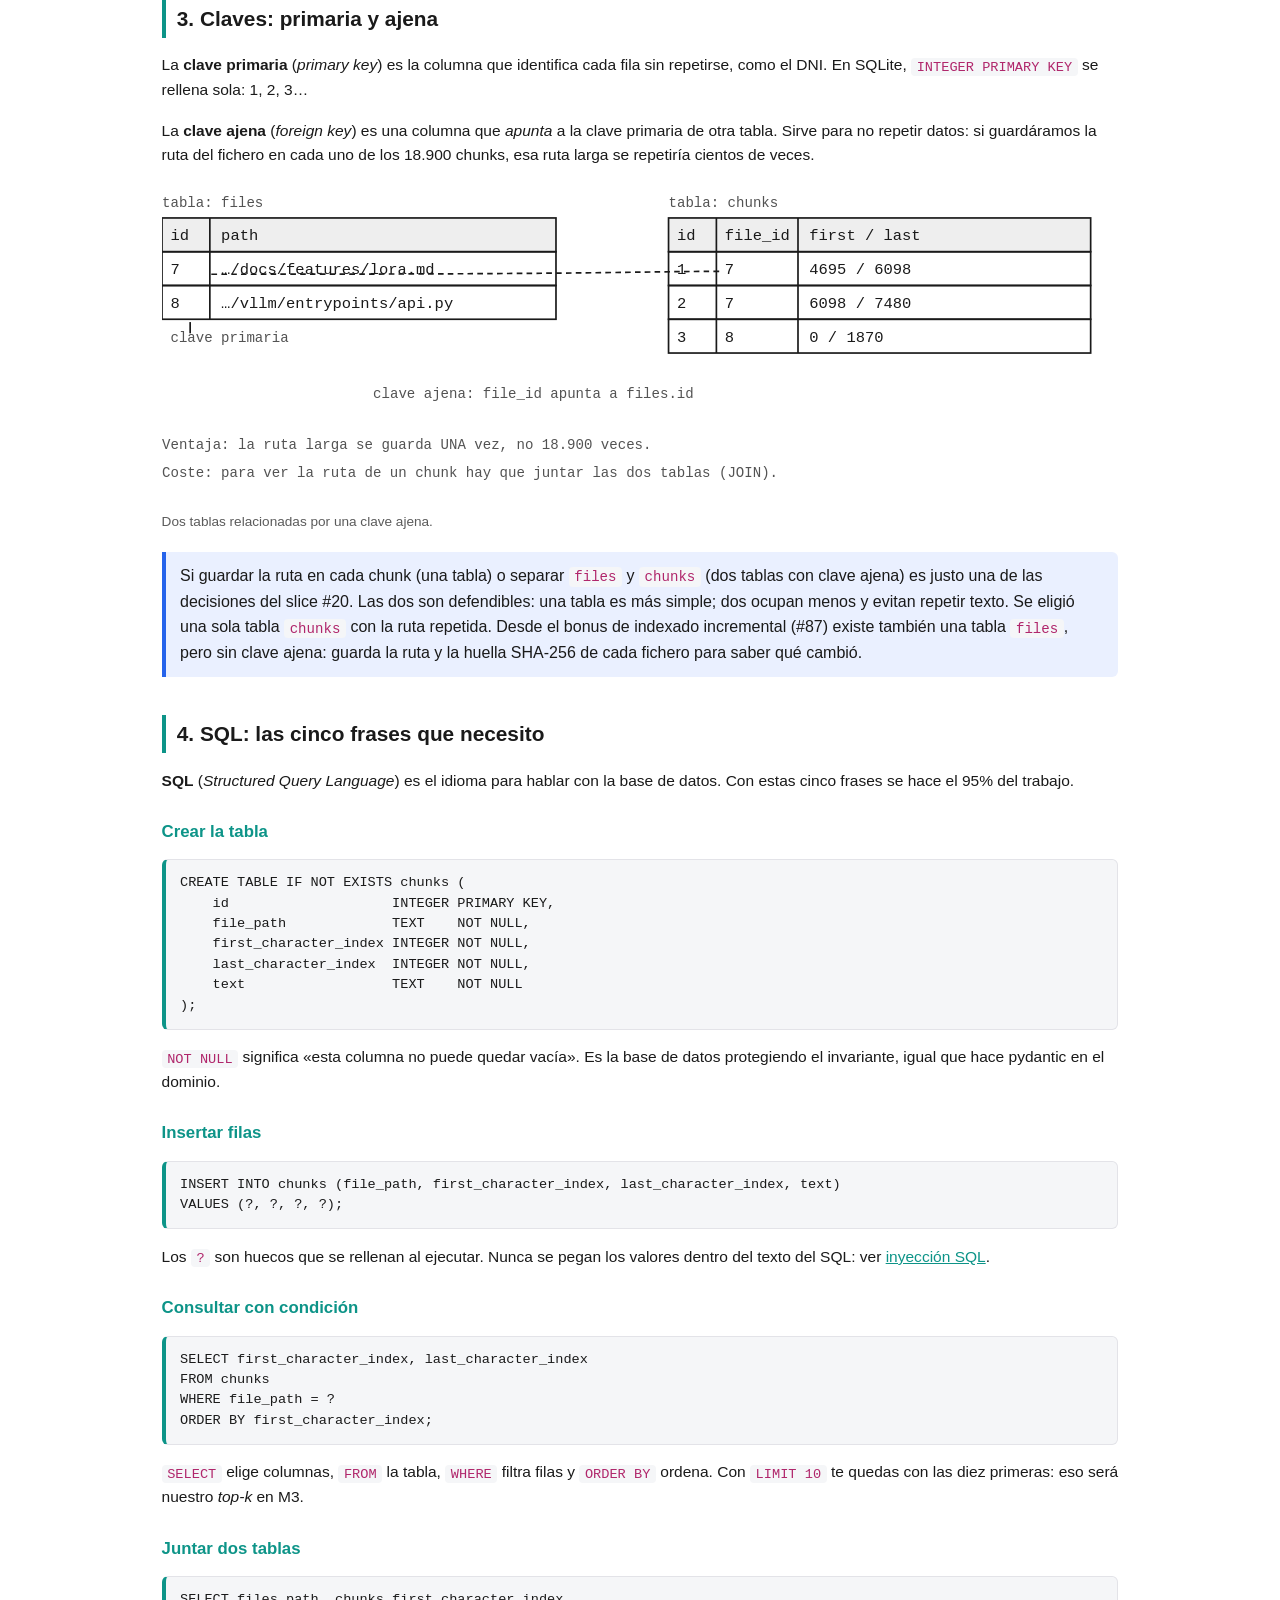
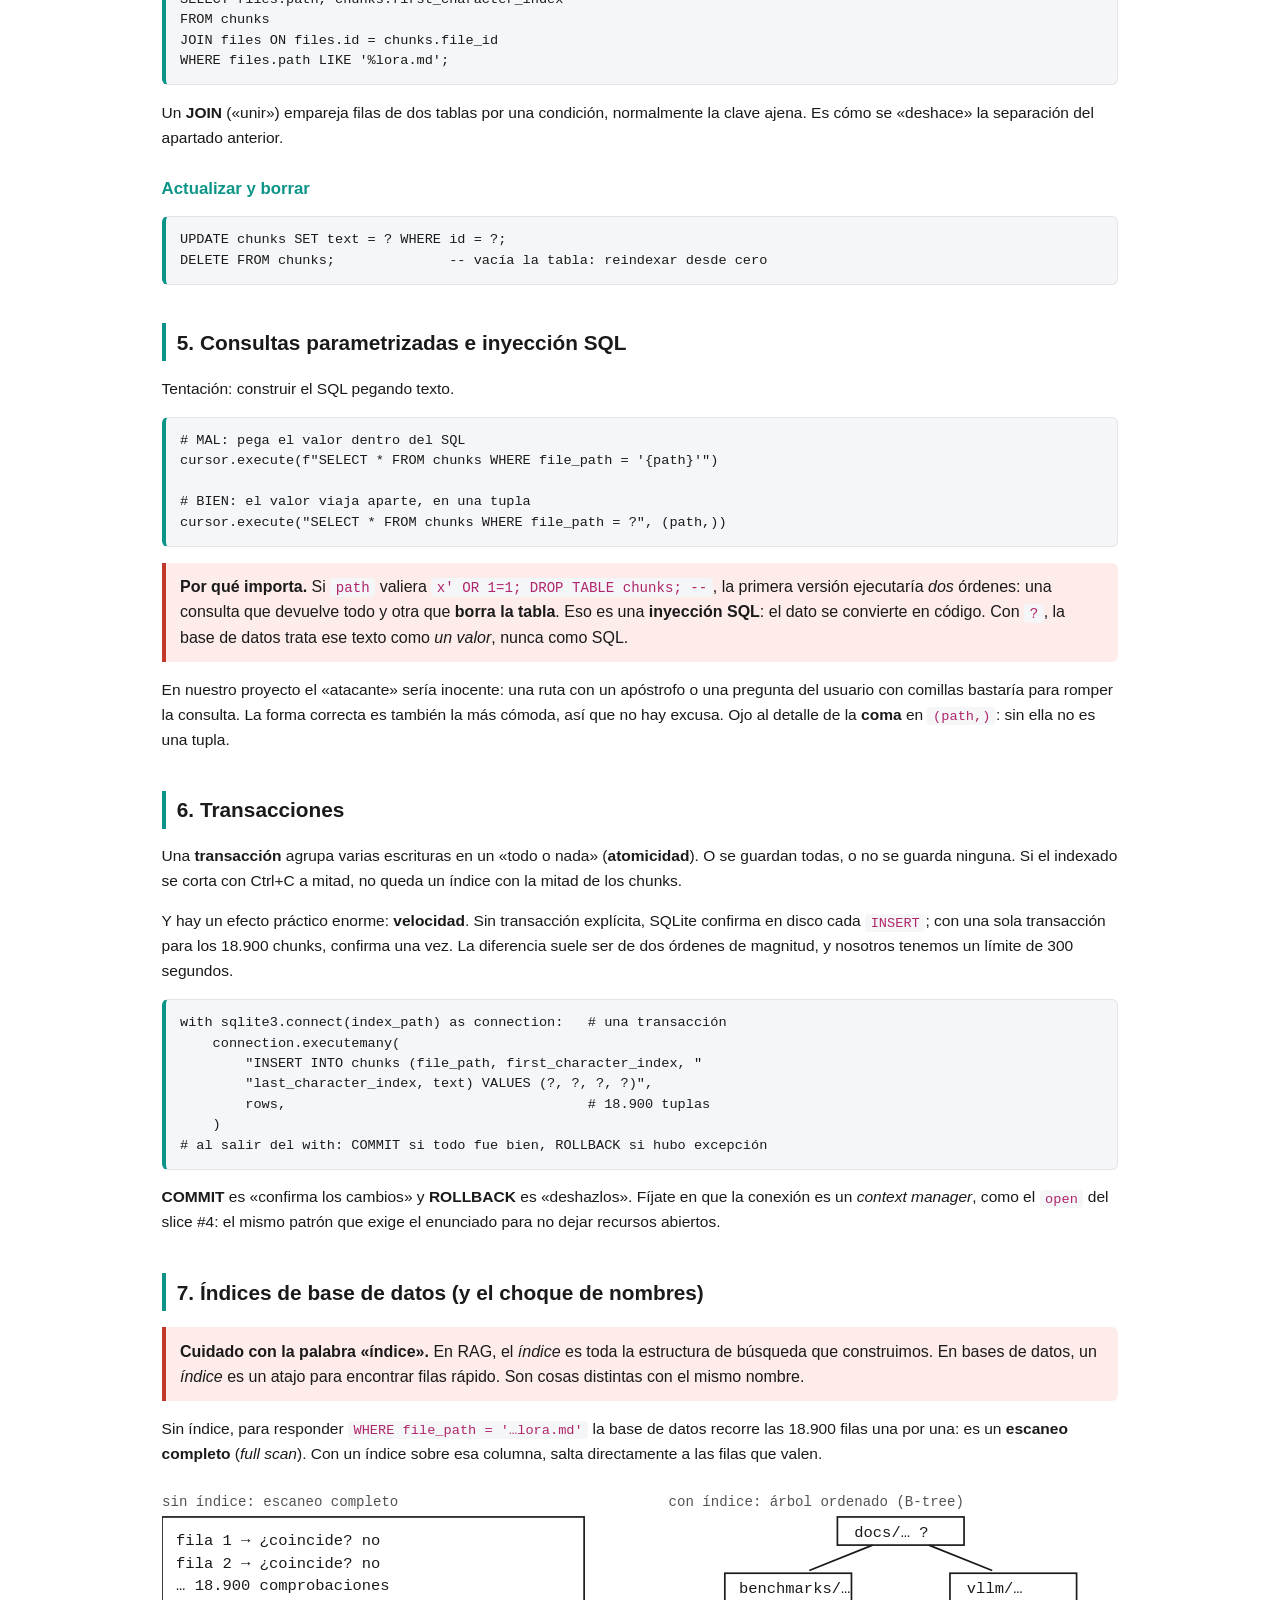
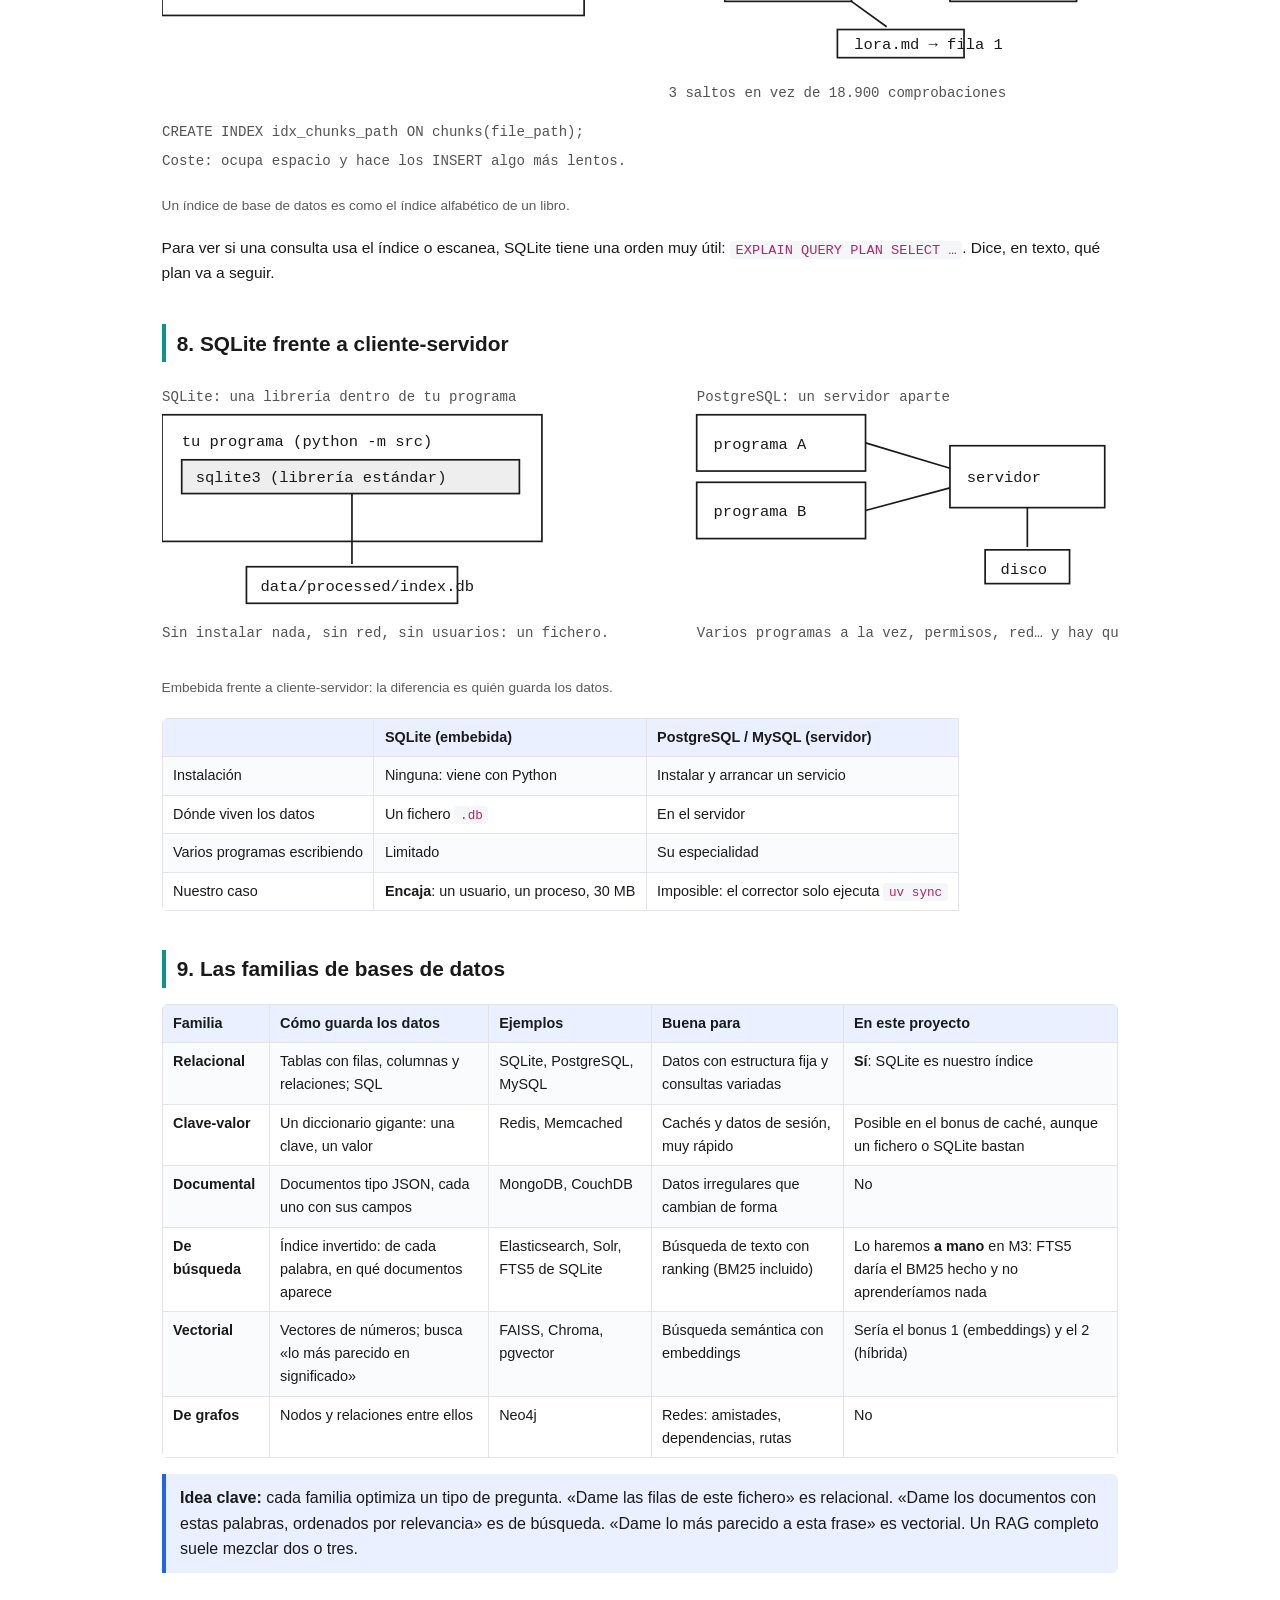
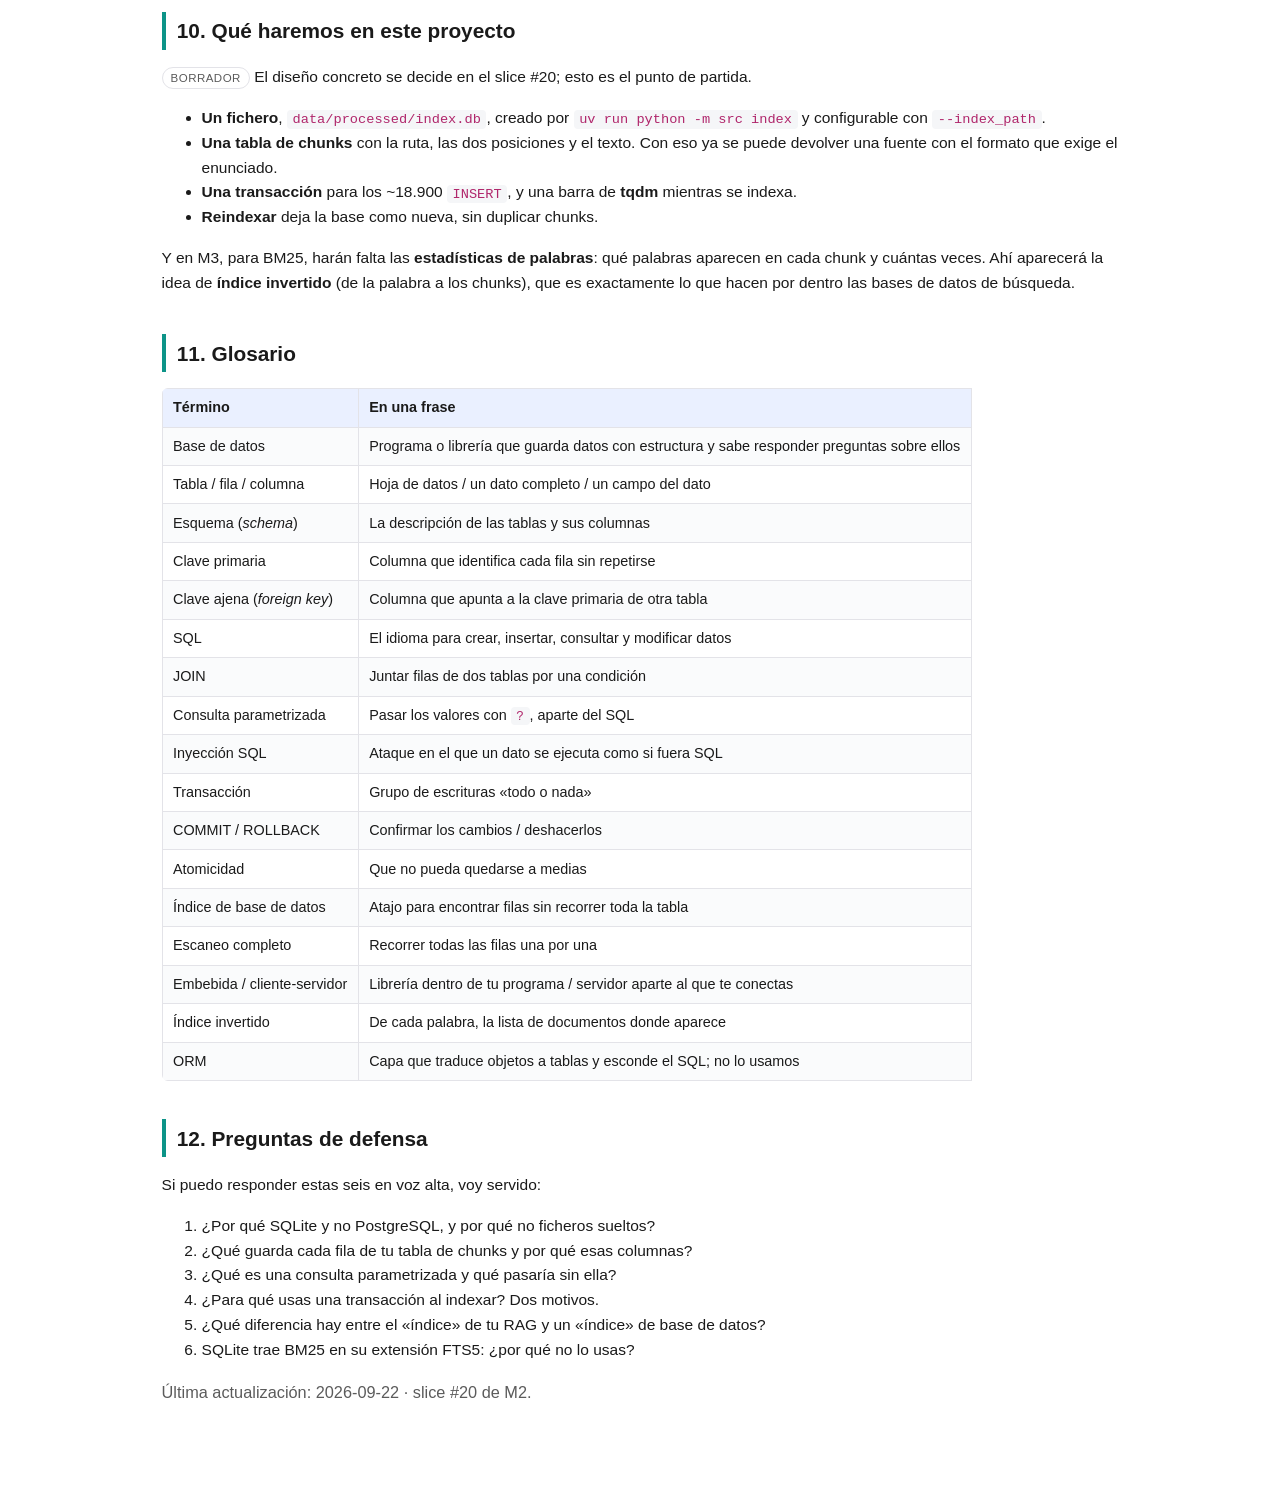
==== commit a07c264e: "fix(conceptos): repair tabs and enrich the guide" ====
--- a/docs/conceptos/index.html
+++ b/docs/conceptos/index.html
@@ -6,58 +6,91 @@
 <title>Conceptos del proyecto RAG</title>
 <style>
 :root {
-    --bg: #ffffff; --fg: #1a1a1a; --muted: #5b5b5b; --line: #d7d7d7;
-    --soft: #f4f4f5; --accent: #1f5fa8; --warn: #a33; --ok: #1d7a4a;
+    --bg: #ffffff; --fg: #1a1a1a; --muted: #5b5b5b; --line: #e3e3e8;
+    --soft: #f5f6f8; --accent: #2563eb; --accent-tint: #eaf0ff;
+    --warn: #c0392b; --warn-tint: #fdecea; --ok: #1d7a4a; --ok-tint: #e7f5ee;
+    --code-fg: #b0266b; --zebra: #fafbfc;
+    /* un color por pestaña, para orientarse de un vistazo */
+    --c-db: #0d9488; --c-lex: #4f46e5; --c-rec: #9333ea;
+    --c-pipe: #2563eb; --c-arq: #d97706; --c-run: #059669;
   }
   @media (prefers-color-scheme: dark) {
     :root {
       --bg: #14161a; --fg: #e7e7e7; --muted: #a2a2a2; --line: #333842;
-      --soft: #1c1f25; --accent: #7fb0ea; --warn: #e88; --ok: #6fd39b;
+      --soft: #1c1f25; --accent: #7fb0ea; --accent-tint: #1b2a44;
+      --warn: #e88; --warn-tint: #3a2220; --ok: #6fd39b; --ok-tint: #16301f;
+      --code-fg: #f2a3cc; --zebra: #181b21;
+      --c-db: #2dd4bf; --c-lex: #a5b4fc; --c-rec: #d8b4fe;
+      --c-pipe: #7fb0ea; --c-arq: #fbbf24; --c-run: #34d399;
     }
   }
   * { box-sizing: border-box; }
   body {
-    margin: 0 auto; max-width: 62rem; padding: 2rem 1.1rem 5rem;
+    margin: 0 auto; max-width: 62rem; padding: 1.2rem 1.1rem 5rem;
     background: var(--bg); color: var(--fg); line-height: 1.6;
     font-family: -apple-system, "Segoe UI", Roboto, Helvetica, Arial, sans-serif;
   }
-  h1 { font-size: 1.85rem; line-height: 1.25; margin: 0 0 .3rem; }
+  h1 {
+    font-size: 1.9rem; line-height: 1.25; margin: 0 0 .4rem;
+    padding-bottom: .35rem; border-bottom: 3px solid var(--panel-accent, var(--accent));
+  }
   h2 {
-    font-size: 1.3rem; margin: 2.6rem 0 .8rem; padding-top: .8rem;
-    border-top: 1px solid var(--line);
+    font-size: 1.3rem; margin: 2.4rem 0 .8rem; padding: .15rem 0 .15rem .7rem;
+    border-left: 4px solid var(--panel-accent, var(--accent));
   }
-  h3 { font-size: 1.05rem; margin: 1.6rem 0 .5rem; }
+  h3 { font-size: 1.05rem; margin: 1.6rem 0 .5rem; color: var(--panel-accent, var(--fg)); }
   p, li { font-size: .97rem; }
+  a { color: var(--panel-accent, var(--accent)); }
   code, pre { font-family: ui-monospace, "SF Mono", Menlo, Consolas, monospace; }
-  code { background: var(--soft); padding: .1rem .3rem; border-radius: 3px; font-size: .88em; }
+  code {
+    background: var(--soft); color: var(--code-fg); padding: .1rem .35rem;
+    border-radius: 4px; font-size: .88em;
+  }
   pre {
-    background: var(--soft); border: 1px solid var(--line); border-radius: 6px;
-    padding: .8rem .9rem; overflow-x: auto; font-size: .85rem; line-height: 1.45;
+    background: var(--soft); border: 1px solid var(--line);
+    border-left: 4px solid var(--panel-accent, var(--accent)); border-radius: 6px;
+    padding: .8rem .9rem; overflow-x: auto; font-size: .85rem; line-height: 1.5;
   }
-  pre code { background: none; padding: 0; font-size: 1em; }
-  table { border-collapse: collapse; width: 100%; margin: 1rem 0; font-size: .9rem; display: block; overflow-x: auto; }
-  th, td { border: 1px solid var(--line); padding: .45rem .6rem; text-align: left; vertical-align: top; }
-  th { background: var(--soft); }
+  pre code { background: none; color: inherit; padding: 0; font-size: 1em; }
+  table {
+    border-collapse: collapse; width: 100%; margin: 1rem 0; font-size: .9rem;
+    display: block; overflow-x: auto; border-radius: 6px;
+  }
+  th, td { border: 1px solid var(--line); padding: .45rem .65rem; text-align: left; vertical-align: top; }
+  th { background: var(--accent-tint); color: var(--fg); }
+  tbody tr:nth-child(even) td { background: var(--zebra); }
   td.num, th.num { text-align: right; font-family: ui-monospace, Menlo, Consolas, monospace; }
   .lead { color: var(--muted); font-size: 1.02rem; margin-top: 0; }
   .note, .warn, .ok {
-    border-left: 3px solid var(--accent); background: var(--soft);
+    border-left: 4px solid var(--accent); background: var(--accent-tint);
     padding: .7rem .9rem; border-radius: 0 6px 6px 0; margin: 1rem 0;
   }
-  .warn { border-left-color: var(--warn); }
-  .ok { border-left-color: var(--ok); }
+  .warn { border-left-color: var(--warn); background: var(--warn-tint); }
+  .ok { border-left-color: var(--ok); background: var(--ok-tint); }
   .fig { margin: 1.2rem 0; }
   .fig svg { width: 100%; height: auto; }
   .fig figcaption { color: var(--muted); font-size: .85rem; margin-top: .4rem; }
+  nav {
+    background: var(--soft); border: 1px solid var(--line);
+    border-left: 4px solid var(--panel-accent, var(--accent));
+    border-radius: 0 6px 6px 0; padding: .8rem 1rem; margin: 1.2rem 0;
+  }
   nav ol { margin: .4rem 0 0; padding-left: 1.3rem; }
-  nav a { color: var(--accent); }
+  nav a { color: var(--panel-accent, var(--accent)); }
+  /* chip para marcar un flag o una ruta en el texto */
+  .flag {
+    display: inline-block; font-family: ui-monospace, Menlo, Consolas, monospace;
+    font-size: .82em; background: var(--accent-tint); color: var(--code-fg);
+    border: 1px solid var(--line); border-radius: 4px; padding: .02rem .4rem;
+  }
   .tag {
     display: inline-block; font-size: .72rem; letter-spacing: .04em;
     text-transform: uppercase; color: var(--muted); border: 1px solid var(--line);
     border-radius: 999px; padding: .05rem .5rem; vertical-align: middle;
   }
   .formula {
-    background: var(--soft); border: 1px solid var(--line); border-radius: 6px;
+    background: var(--soft); border: 1px solid var(--line);
+    border-left: 4px solid var(--panel-accent, var(--accent)); border-radius: 6px;
     padding: .9rem 1rem; margin: 1rem 0; overflow-x: auto;
     font-family: ui-monospace, Menlo, Consolas, monospace; font-size: .9rem;
   }
@@ -69,24 +102,36 @@
   svg .dash { stroke: currentColor; stroke-width: 1; fill: none; stroke-dasharray: 4 3; opacity: .55; }
   svg .thick { stroke: currentColor; stroke-width: 2; fill: none; }
 
-  /* --- pestañas --- */
+  /* --- pestañas, cada una con su color --- */
   .tabs {
     position: sticky; top: 0; z-index: 10; display: flex; flex-wrap: wrap;
-    gap: .3rem; padding: .6rem 0 .5rem; margin: 0 0 .5rem;
-    background: var(--bg); border-bottom: 1px solid var(--line);
+    gap: .35rem; padding: .7rem 0 .55rem; margin: 0 0 .6rem;
+    background: var(--bg); border-bottom: 2px solid var(--line);
   }
   .tabs button {
     font: inherit; font-size: .9rem; cursor: pointer; color: var(--muted);
     background: var(--soft); border: 1px solid var(--line);
-    border-radius: 999px; padding: .35rem .9rem;
+    border-radius: 999px; padding: .35rem .95rem; transition: all .12s ease;
   }
-  .tabs button:hover { color: var(--fg); }
+  .tabs button:hover { color: var(--fg); border-color: var(--muted); }
   .tabs button[aria-selected="true"] {
-    color: var(--bg); background: var(--accent); border-color: var(--accent);
-    font-weight: 600;
+    color: #fff; font-weight: 600; border-color: transparent;
   }
+  #tab-db[aria-selected="true"]   { background: var(--c-db); }
+  #tab-lex[aria-selected="true"]  { background: var(--c-lex); }
+  #tab-rec[aria-selected="true"]  { background: var(--c-rec); }
+  #tab-pipe[aria-selected="true"] { background: var(--c-pipe); }
+  #tab-arq[aria-selected="true"]  { background: var(--c-arq); }
+  #tab-run[aria-selected="true"]  { background: var(--c-run); }
+  /* cada panel tiñe sus títulos, barras y enlaces con su color */
+  #panel-db   { --panel-accent: var(--c-db); }
+  #panel-lex  { --panel-accent: var(--c-lex); }
+  #panel-rec  { --panel-accent: var(--c-rec); }
+  #panel-pipe { --panel-accent: var(--c-pipe); }
+  #panel-arq  { --panel-accent: var(--c-arq); }
+  #panel-run  { --panel-accent: var(--c-run); }
   .panel[hidden] { display: none; }
-  .panel > h1 { margin-top: 1rem; }
+  .panel > h1 { margin-top: .6rem; }
   @media (max-width: 30rem) { .tabs button { font-size: .82rem; padding: .3rem .7rem; } }
 
 </style>
@@ -2081,6 +2126,8 @@
   <strong>Contenido</strong>
   <ol>
     <li><a href="#run-mapa">El mapa: cuatro pasos en orden</a></li>
+    <li><a href="#run-rutas">Las rutas que pasa cada comando</a></li>
+    <li><a href="#run-cache">La caché y los tiempos</a></li>
     <li><a href="#run-index"><code>index</code></a></li>
     <li><a href="#run-search"><code>search</code></a></li>
     <li><a href="#run-search-dataset"><code>search_dataset</code></a></li>
@@ -2174,14 +2221,51 @@
 con 130.
 </div>
 
+<h3 id="run-rutas">Las rutas que pasa cada comando</h3>
+<p>Ninguna ruta está escrita en el código: todas son argumentos, con un valor
+por defecto cuando tiene sentido. Esta es la lista completa, con qué apunta cada
+una y para qué.</p>
+<table>
+<tr><th>Ruta (flag)</th><th>Comandos</th><th>Por defecto</th><th>A qué apunta y cuál es su objetivo</th></tr>
+<tr><td><span class="flag">--raw_directory</span></td><td><code>index</code></td><td><code>data/raw</code></td><td>La carpeta del <strong>corpus en bruto</strong> (el árbol de vLLM). Es la <em>entrada</em> de <code>index</code>: lo que se descubre y se trocea.</td></tr>
+<tr><td><span class="flag">--index_path</span></td><td><code>index</code> (escribe) · <code>search</code>, <code>search_dataset</code>, <code>answer</code> (leen)</td><td><code>data/processed/index.db</code></td><td>El <strong>índice SQLite</strong> de chunks. <code>index</code> lo crea; los demás lo leen para buscar. Es el punto de encuentro entre el paso 1 y el resto.</td></tr>
+<tr><td><span class="flag">--vectors_path</span></td><td><code>index --embeddings</code> (escribe) · <code>search --retriever semantic|hybrid</code> (lee)</td><td><code>data/processed/embeddings.db</code></td><td>Los <strong>vectores semánticos</strong> (bonus). Solo entra en juego si pides embeddings; la búsqueda BM25 obligatoria no lo toca.</td></tr>
+<tr><td><span class="flag">--dataset_path</span></td><td><code>search_dataset</code>, <code>evaluate</code></td><td>obligatoria</td><td>El <strong>JSON de preguntas</strong>. En <code>search_dataset</code>, las preguntas a buscar (<code>UnansweredQuestions</code>); en <code>evaluate</code>, el dataset con las fuentes correctas (<code>AnsweredQuestions</code>).</td></tr>
+<tr><td><span class="flag">--save_directory</span></td><td><code>search_dataset</code> · <code>answer_dataset</code></td><td><code>data/output/search_results</code> · <code>…/search_results_and_answer</code></td><td>La <strong>carpeta</strong> donde se escribe el resultado; el fichero se llama como el dataset de entrada. Usa una subcarpeta por tipo (<code>…/UnansweredQuestions</code>) para que docs y code no se pisen.</td></tr>
+<tr><td><span class="flag">--student_search_results_path</span></td><td><code>evaluate</code>, <code>answer_dataset</code></td><td>obligatoria</td><td>El fichero que produjo <code>search_dataset</code>. <code>evaluate</code> lo puntúa; <code>answer_dataset</code> le añade respuestas <em>sin volver a buscar</em>.</td></tr>
+</table>
+<div class="note"><strong>Regla de oro de las rutas:</strong> <code>index</code>
+es el único que <em>escribe</em> el índice; los demás lo <em>leen</em>. Si
+cambias <span class="flag">--index_path</span> al indexar, pásale el mismo a
+<code>search</code>, <code>search_dataset</code> y <code>answer</code>.</div>
+
+<h3 id="run-cache">La caché: por qué la segunda vez vuela</h3>
+<p>Construir el índice de búsqueda en memoria (tokenizar los 18.941 chunks y
+montar BM25) es casi todo el tiempo de una búsqueda; buscar de verdad son
+milisegundos. Tres cachés evitan repetir ese trabajo, y todas se invalidan
+solas cuando cambia lo que deben reflejar.</p>
+<table>
+<tr><th>Caché</th><th>Dónde</th><th>Qué ahorra</th><th>Cuándo se rehace (su clave)</th></tr>
+<tr><td><strong>Índice construido en disco</strong><br><code>index.pkl</code></td><td>junto a <code>index.db</code></td><td>el arranque en frío: la 1.ª búsqueda lo construye (~segundos) y lo guarda; las siguientes lo cargan en ~0,2 s</td><td>versión del <code>index.db</code> (fecha + tamaño) <strong>y</strong> versión del código de indexado (#97): reindexar, o tocar <code>chunking</code>/<code>tokenizer</code>/<code>bm25</code>, lo rehace</td></tr>
+<tr><td><strong>Indexado incremental</strong></td><td>tabla <code>files</code> de <code>index.db</code></td><td>re-trocea solo los ficheros que cambiaron, no los 1.969</td><td>huella SHA-256 del texto + <code>max_chunk_size</code> + versión del código</td></tr>
+<tr><td><strong>En el servidor</strong> (bonus API)</td><td>memoria del proceso</td><td><code>IndexCache</code> guarda el índice montado; <code>/search</code> y <code>/answer</code> cachean resultados repetidos</td><td>misma versión del índice; los errores nunca se cachean</td></tr>
+</table>
+<div class="ok"><strong>En números:</strong> un <code>search</code> en frío
+construye el índice (varios segundos); el siguiente, con <code>index.pkl</code>
+caliente, baja a ~0,2 s. Un <code>index</code> sin cambios reusa todo (~1 s)
+frente a la reconstrucción completa. Por eso el primer comando tras reindexar
+«tarda» y los siguientes van sueltos.</div>
+
 <h2 id="run-index">2. <code>index</code>: preparar la biblioteca</h2>
 
 <pre><code>uv run python -m src index --max_chunk_size 2000</code></pre>
 <table>
 <tr><th>Flag</th><th>Por defecto</th><th>Qué es</th></tr>
 <tr><td><code>--max_chunk_size</code></td><td>2000</td><td>ancho máximo de un chunk, de 1 a 2000 caracteres</td></tr>
-<tr><td><code>--raw_directory</code></td><td><code>data/raw</code></td><td>carpeta del corpus</td></tr>
-<tr><td><code>--index_path</code></td><td><code>data/processed/index.db</code></td><td>dónde se guarda el índice</td></tr>
+<tr><td><code>--raw_directory</code></td><td><code>data/raw</code></td><td>carpeta del corpus a trocear</td></tr>
+<tr><td><code>--index_path</code></td><td><code>data/processed/index.db</code></td><td>dónde se escribe el índice</td></tr>
+<tr><td><code>--embeddings</code></td><td><code>False</code></td><td>bonus: además, calcula un vector semántico por chunk (tarda minutos)</td></tr>
+<tr><td><code>--vectors_path</code></td><td><code>data/processed/embeddings.db</code></td><td>bonus: dónde se guardan esos vectores</td></tr>
 </table>
 
 <p><strong>Para qué sirve:</strong> es el paso <em>indexing</em> del RAG. Como
@@ -2199,20 +2283,25 @@
   <li>Por cada fichero (con barra de tqdm), <code>chunker_for</code> elige la
       estrategia: <code>ast</code> para Python, títulos → párrafos → corte para
       Markdown y texto.</li>
-  <li><code>index_store.save_chunks</code>: borra el fichero viejo y guarda todos
-      los chunks en una tabla SQLite, en una sola transacción.</li>
+  <li>Pone en cada chunk su <strong>contexto</strong> (clase o títulos que lo
+      contienen, y la ruta del fichero), que la búsqueda tokeniza con el texto
+      pero nunca devuelve como fuente (pestaña «CamelCase y contexto»).</li>
+  <li><strong>Indexado incremental:</strong> compara la huella de cada fichero
+      con la guardada y re-trocea solo los que cambiaron; si nada se puede
+      reaprovechar (primera vez, nuevo tamaño, código cambiado) reconstruye el
+      índice entero, en una sola transacción SQLite.</li>
 </ol>
 
 <p><strong>Qué mide:</strong> el umbral de <strong>indexado ≤ 300 s</strong>.</p>
 <pre><code>Indexing: 100%|██████████| 1969/1969 [00:03&lt;00:00, 562.46file/s]
-Ingestion complete! Indexed 18942 chunks under data/processed/</code></pre>
+Ingestion complete! Indexed 18941 chunks under data/processed/</code></pre>
 <p>Es el formato de la captura del enunciado (VI.1): dice cuántos chunks y
 dónde. El paso a paso de VI.7.2 escribe «Indices saved under», con la misma
 información salvo el número; por eso elegimos la frase de la captura (#72).</p>
 <table>
 <tr><th>Dato real</th><th>Valor</th></tr>
 <tr><td>Ficheros indexados</td><td class="num">1.969</td></tr>
-<tr><td>Chunks guardados (de 1.847 ficheros con texto)</td><td class="num">18.942</td></tr>
+<tr><td>Chunks guardados (de 1.847 ficheros con texto)</td><td class="num">18.941</td></tr>
 <tr><td>Chunk más ancho</td><td class="num">2.000 caracteres</td></tr>
 <tr><td>Tamaño del índice</td><td class="num">25 MB</td></tr>
 <tr><td>Tiempo (2026-09-23 / 2026-10-19)</td><td class="num">3,65 s / 9,43 s, 81 MB de RAM</td></tr>
@@ -2227,8 +2316,14 @@
 <h2 id="run-search">3. <code>search</code>: buscar una pregunta</h2>
 
 <pre><code>uv run python -m src search "How to configure OpenAI server?" --k 3</code></pre>
-<p>Flags: <code>query</code> (posicional), <code>--k</code> (10 por defecto),
-<code>--index_path</code>.</p>
+<table>
+<tr><th>Flag</th><th>Por defecto</th><th>Qué es</th></tr>
+<tr><td><code>query</code> (posicional)</td><td>obligatoria</td><td>la pregunta; no puede estar vacía</td></tr>
+<tr><td><code>--k</code></td><td>10</td><td>cuántas fuentes imprimir</td></tr>
+<tr><td><code>--index_path</code></td><td><code>data/processed/index.db</code></td><td>el índice a leer</td></tr>
+<tr><td><code>--retriever</code></td><td><code>bm25</code></td><td><code>bm25</code> (léxico, obligatorio), <code>semantic</code> (vectores) o <code>hybrid</code> (fusión, bonus)</td></tr>
+<tr><td><code>--vectors_path</code></td><td><code>data/processed/embeddings.db</code></td><td>los vectores, solo para <code>semantic</code>/<code>hybrid</code></td></tr>
+</table>
 
 <p><strong>Para qué sirve:</strong> el paso <em>retrieving</em> con una sola
 pregunta. Es la herramienta para depurar a mano: ver qué fuentes saca BM25 y con
@@ -2261,7 +2356,9 @@
 <div class="note">
 <strong>Por eso existe <code>search_dataset</code>:</strong> casi todo el tiempo
 es <em>preparar</em> el índice, no buscar. Con 200 preguntas se prepara una vez
-y se busca 200 veces.
+y se busca 200 veces. Y por eso existe la caché <code>index.pkl</code>: tras la
+primera búsqueda, la preparación se salta y una consulta baja a ~0,2 s (ver
+«La caché y los tiempos» arriba).
 </div>
 
 <pre><code>search "" --k 5                → ERROR: query must not be empty
@@ -2549,7 +2646,7 @@
 </div>
 
 <script>
-  var TABS = ["db", "lex", "pipe", "arq", "run"];
+  var TABS = ["db", "lex", "rec", "pipe", "arq", "run"];
 
   function showTab(name, keepHash) {
     TABS.forEach(function (one) {
